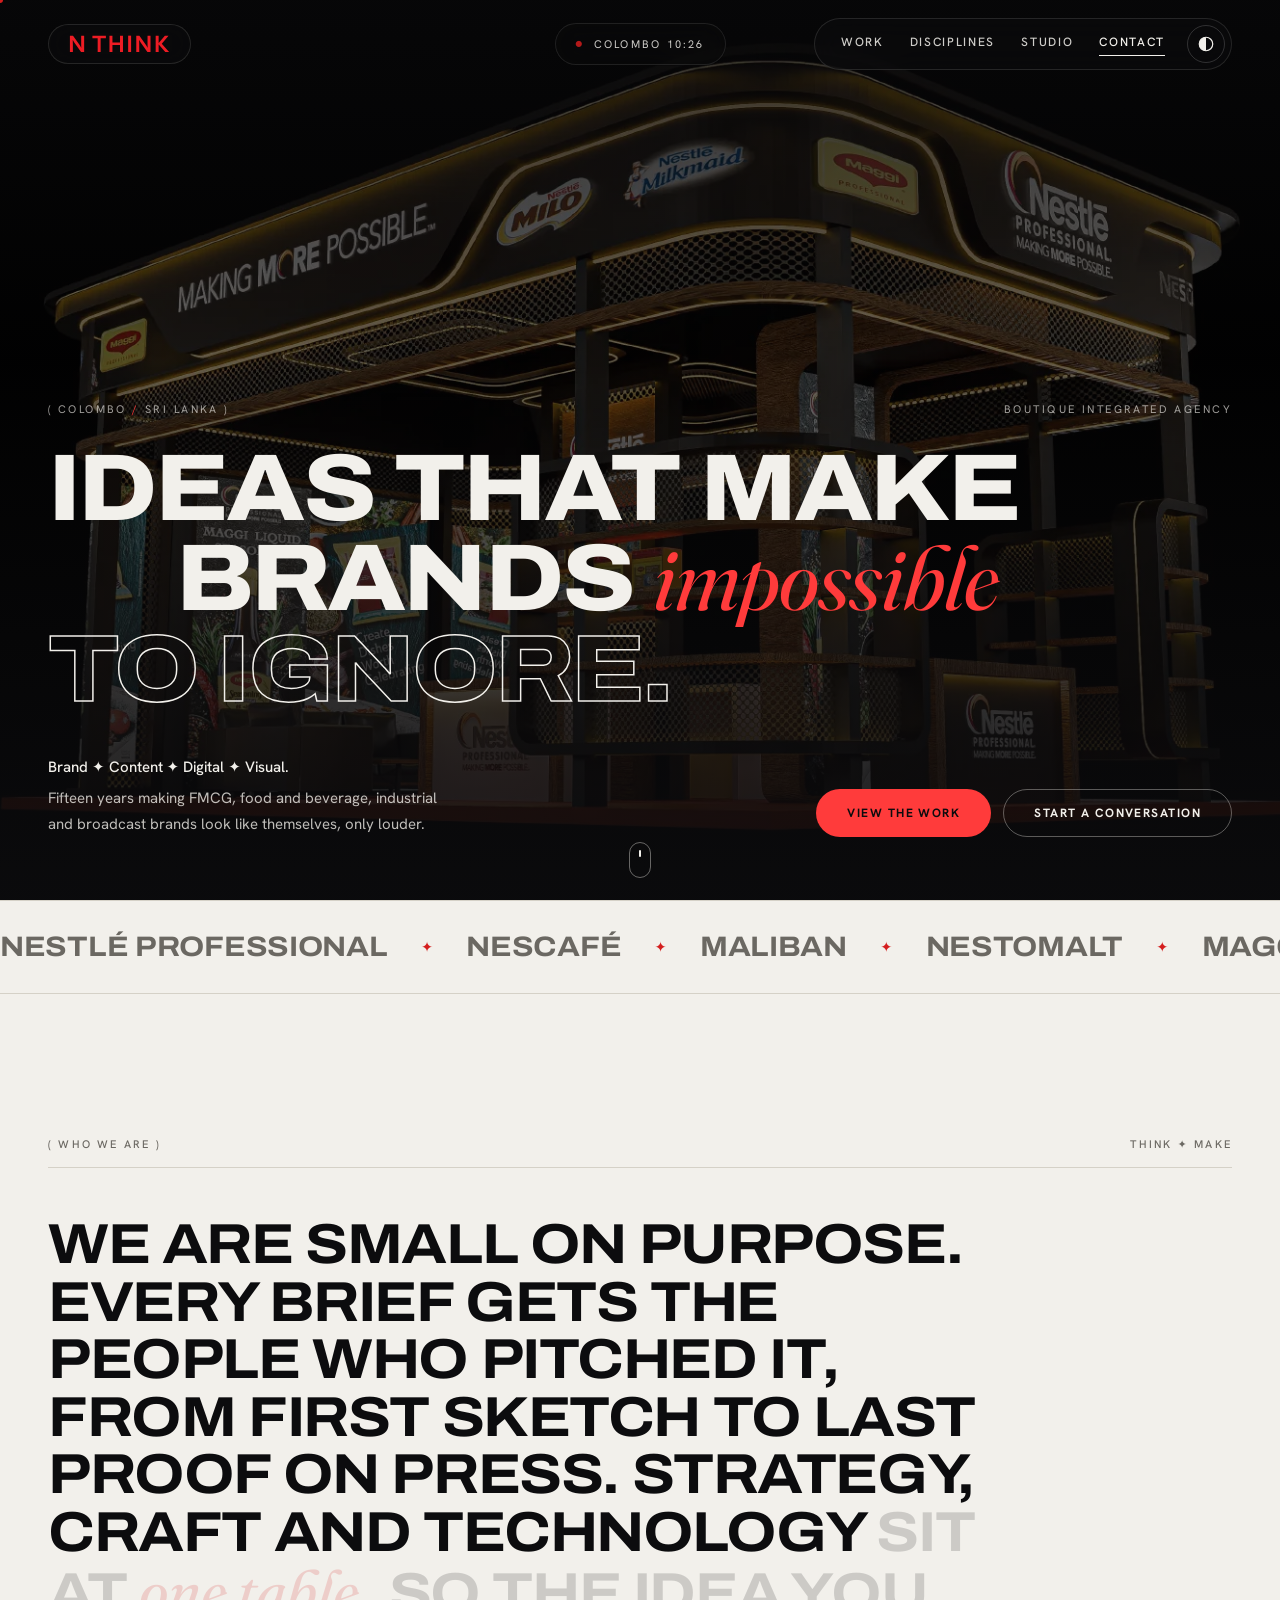
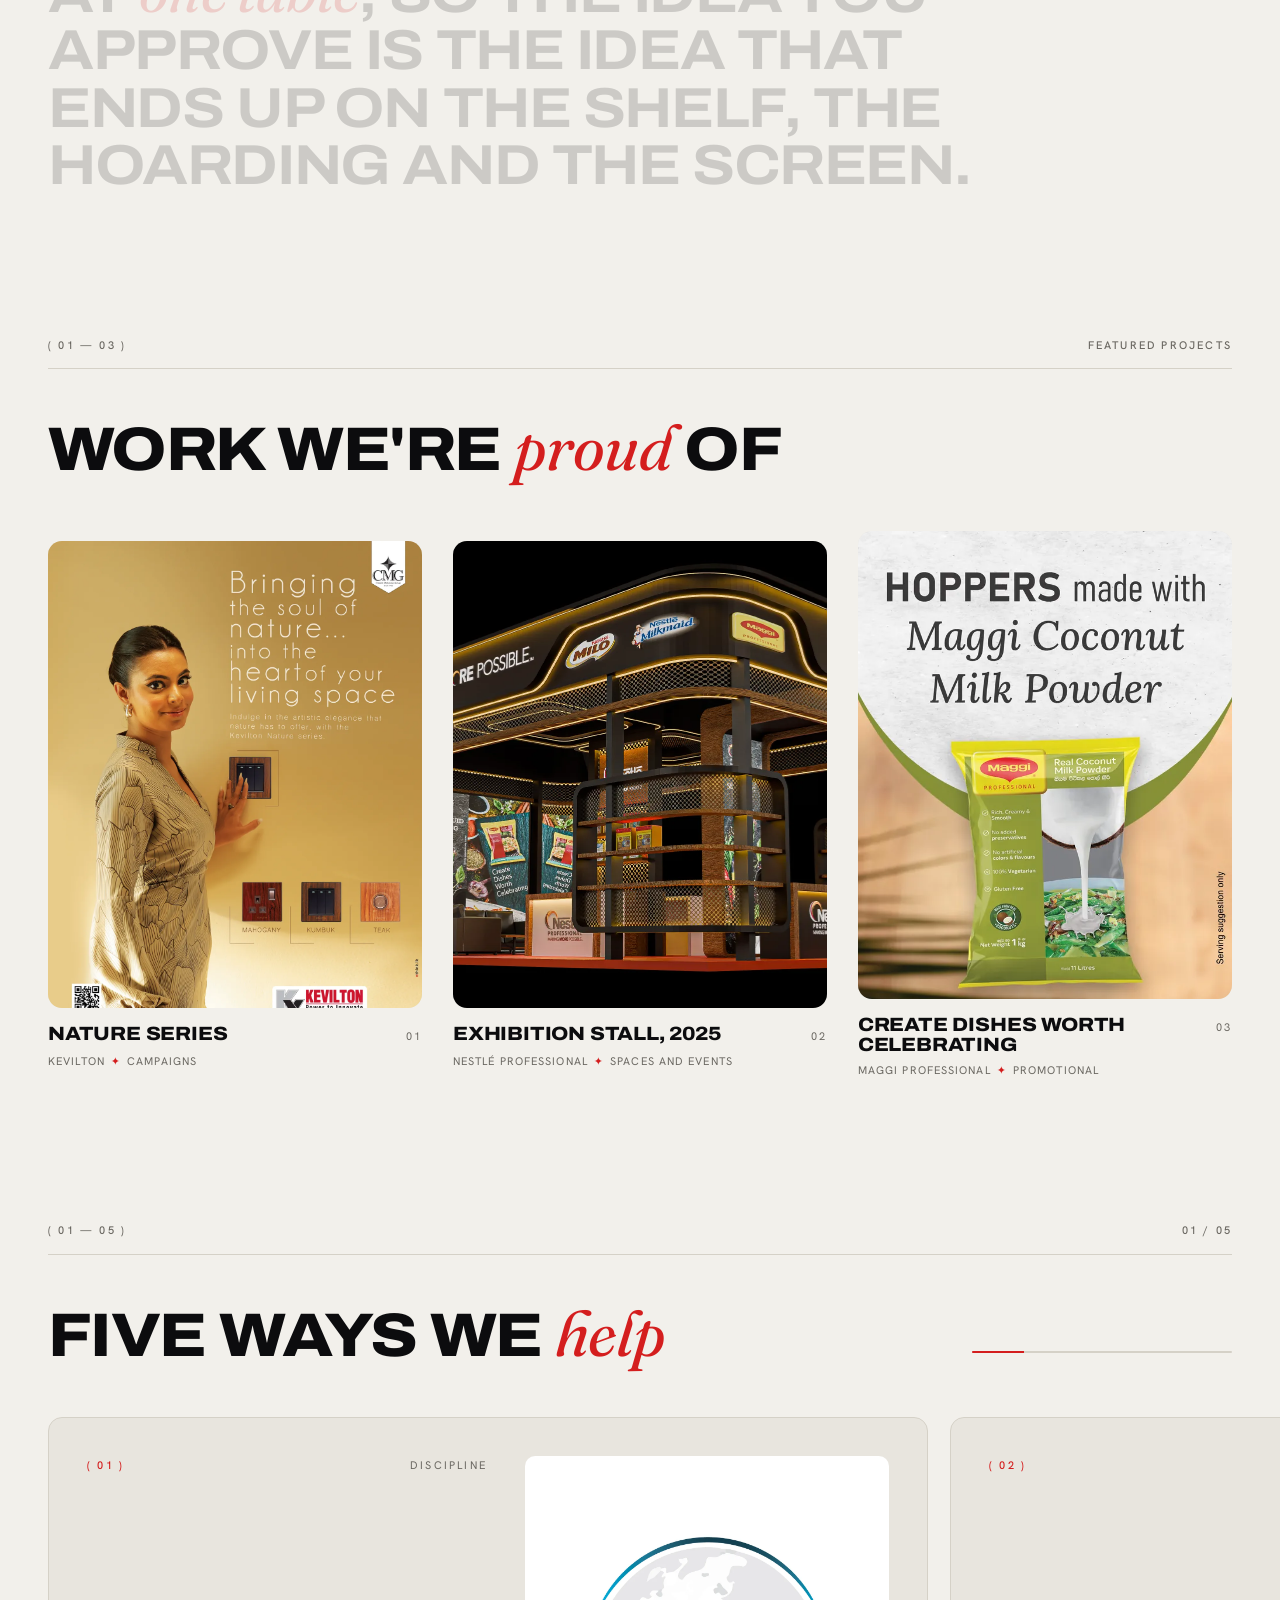
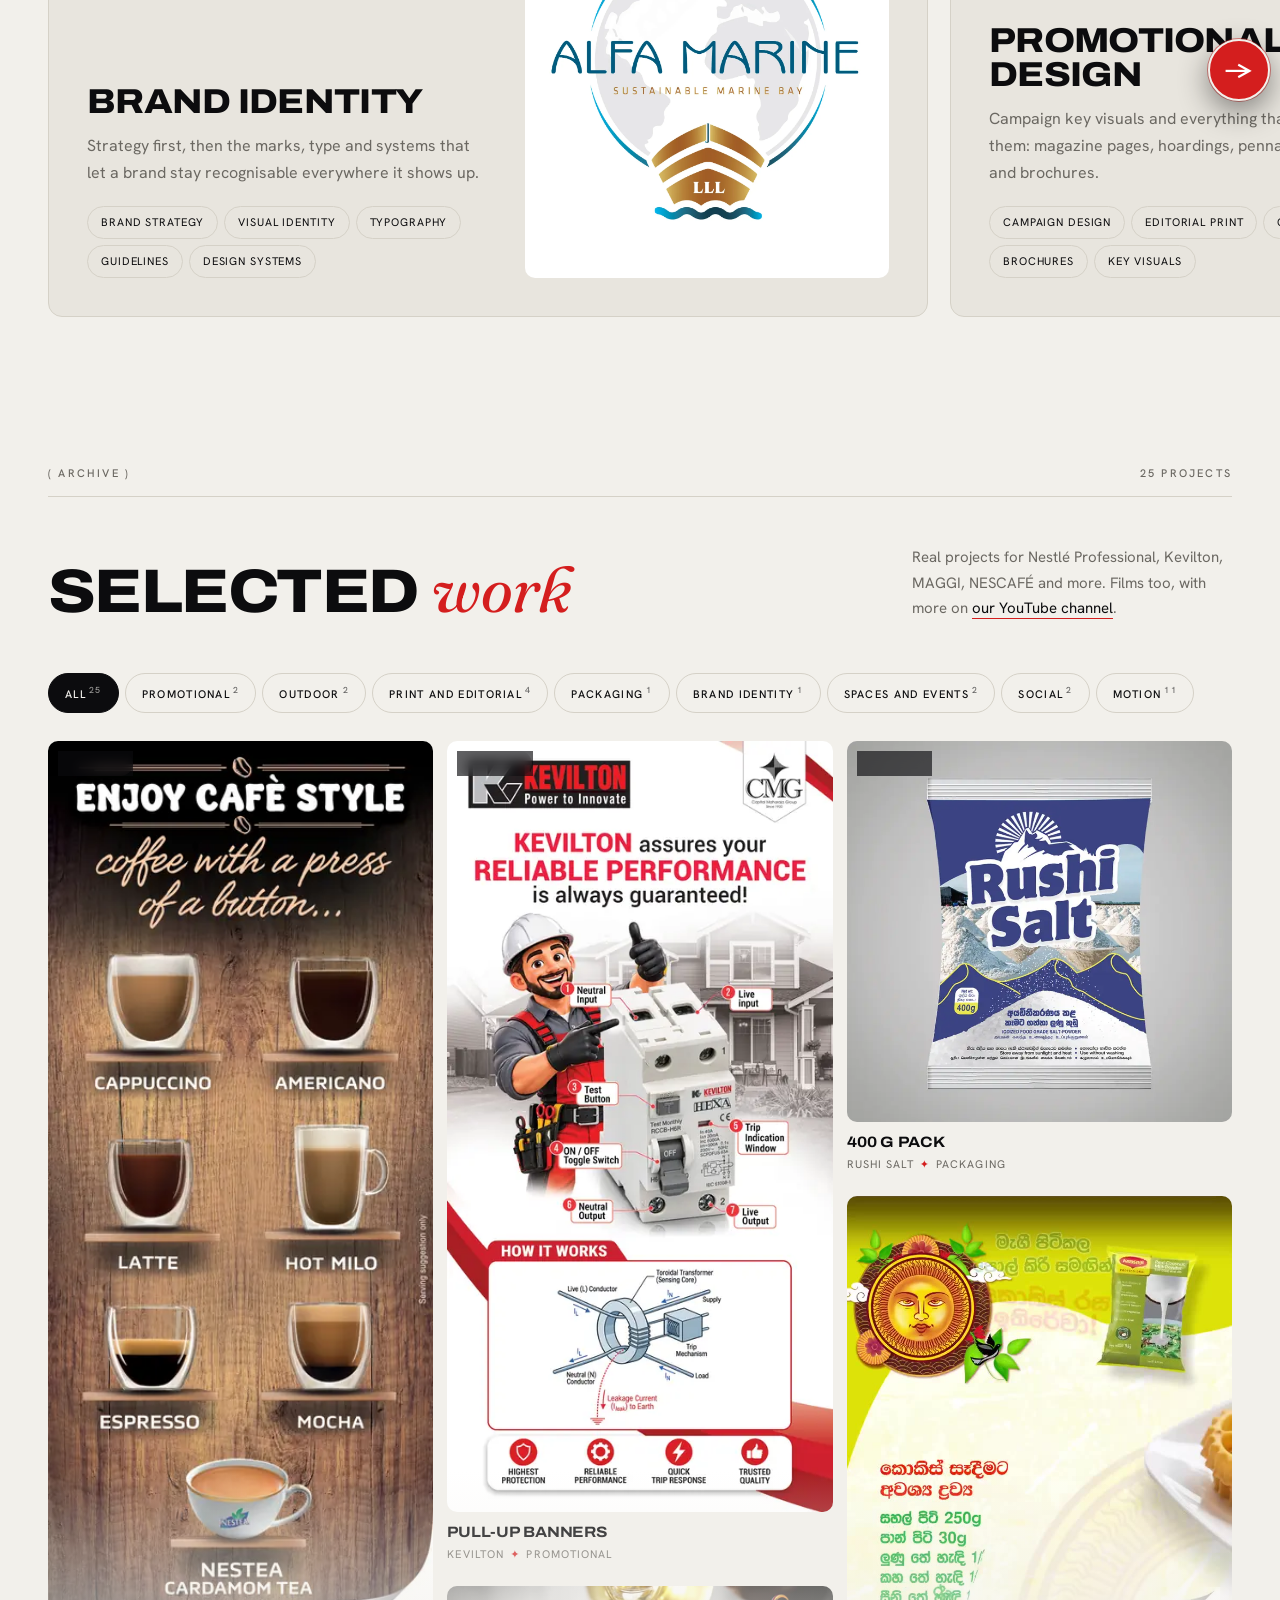
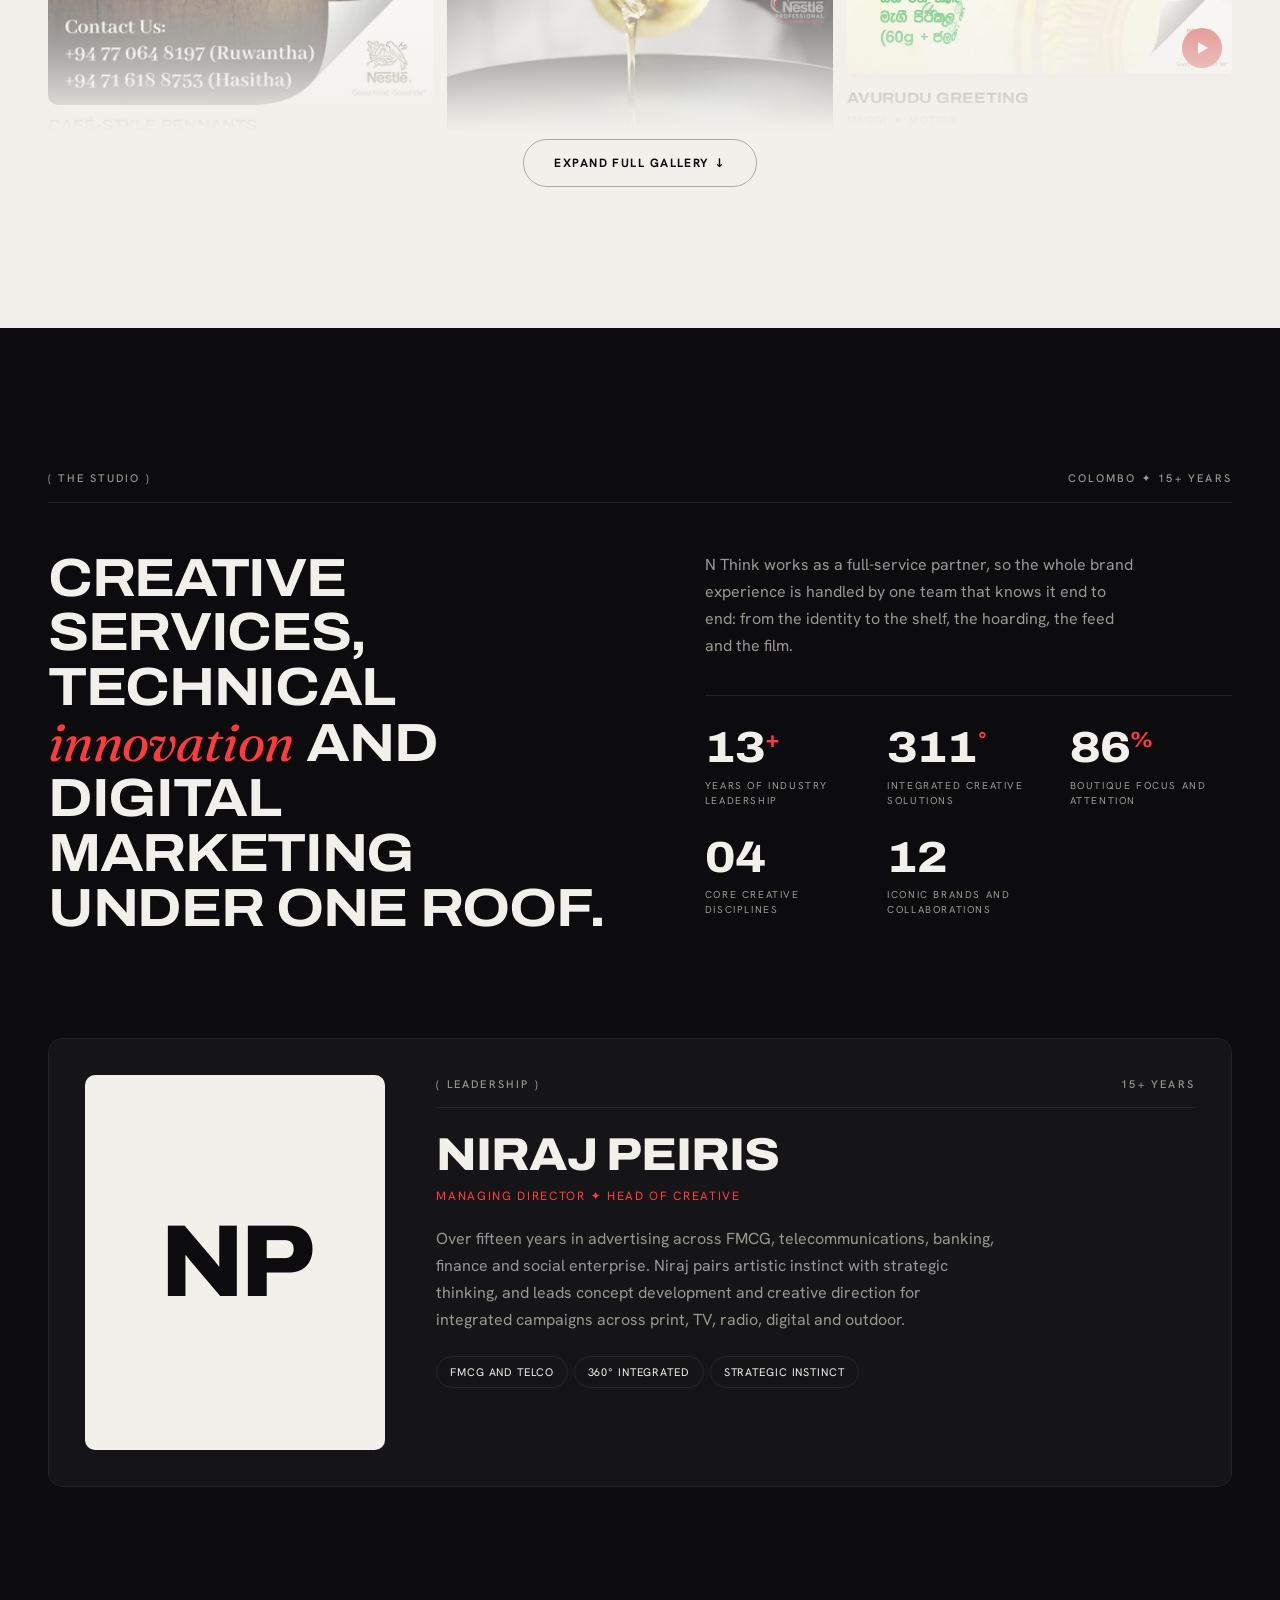
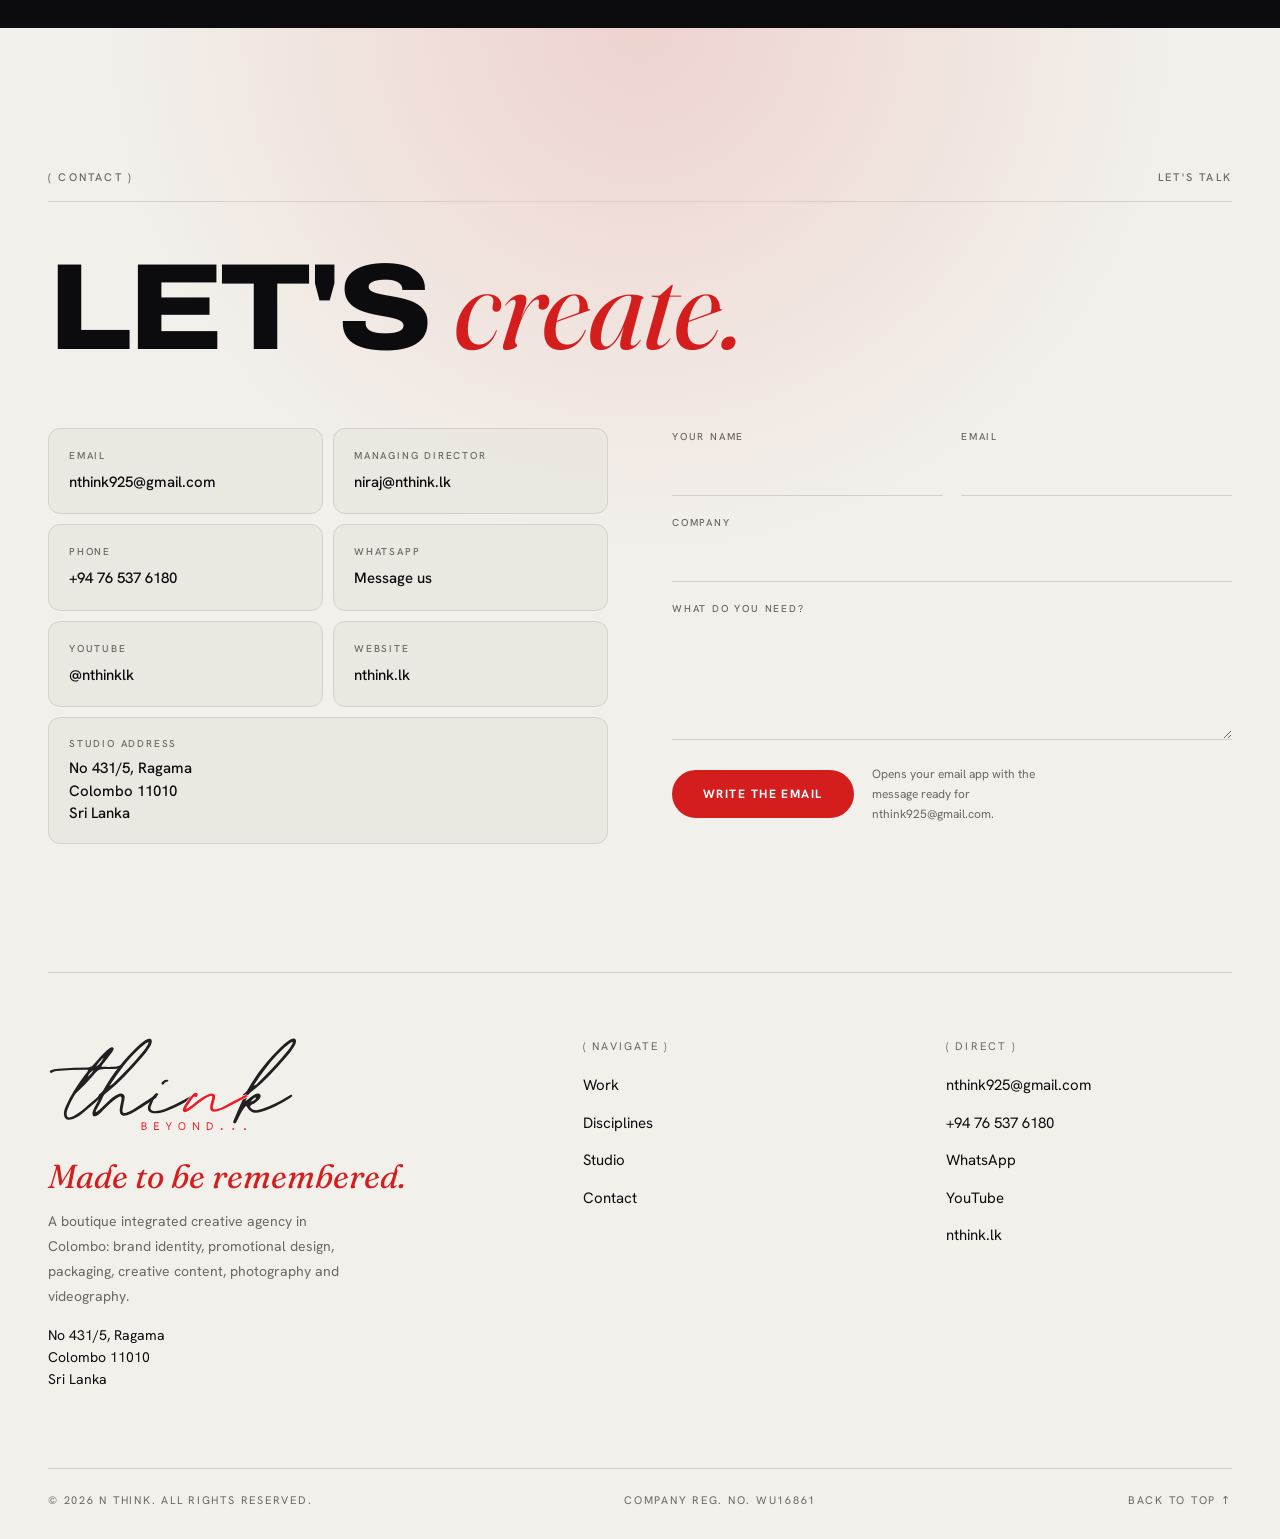
==== index.html @ 98d406e1 "Add N Think logo and icons" ====
<!DOCTYPE html>
<html lang="en">
<head>
  <meta charset="utf-8">
  <meta name="viewport" content="width=device-width, initial-scale=1">
  <title>N Think — Ideas that make brands impossible to ignore</title>
  <meta name="description" content="N Think is a boutique integrated creative agency in Colombo, Sri Lanka: brand identity, promotional design, packaging, creative content, photography and videography.">
  <meta name="theme-color" content="#0C0C0E">
  <!-- Social share preview -->
  <meta property="og:title" content="N Think — Creative agency, Colombo">
  <meta property="og:description" content="Ideas that make brands impossible to ignore.">
  <meta property="og:image" content="assets/work/np-stall/01.webp">
  <meta property="og:type" content="website">
  <link rel="icon" href="assets/favicon.png" type="image/png" sizes="64x64">
  <link rel="apple-touch-icon" href="assets/apple-touch-icon.png">

  <!-- Pick the theme before the page paints: saved choice first, otherwise follow the device -->
  <script>
    (function () {
      var saved = null;
      try { saved = localStorage.getItem('nthink-theme'); } catch (e) {}
      var dark = saved ? saved === 'dark' : window.matchMedia('(prefers-color-scheme: dark)').matches;
      document.documentElement.dataset.theme = dark ? 'dark' : 'light';
    })();
  </script>

  <link rel="preconnect" href="https://fonts.googleapis.com">
  <link rel="preconnect" href="https://fonts.gstatic.com" crossorigin>
  <!-- Archivo (wide, heavy) for headlines, Fraunces italic for accent words, Hanken Grotesk for body text -->
  <link href="https://fonts.googleapis.com/css2?family=Archivo:wdth,wght@100..125,600..900&family=Fraunces:ital,opsz,wght@1,9..144,300..500&family=Hanken+Grotesk:wght@400;500;600;700&display=swap" rel="stylesheet">
  <link rel="stylesheet" href="assets/css/style.css">
</head>
<body>
  <a class="skip" href="#work">Skip to the work</a>
  <div class="progress" aria-hidden="true"></div>

  <!-- ============ Navigation: three glass pills ============ -->
  <header class="nav">
    <a class="pill nav-logo" href="#hero" aria-label="N Think, back to top">
      <img src="assets/logo/logo-wordmark.svg" alt="N Think" width="106" height="18">
    </a>
    <div class="pill nav-clock" aria-label="Local time in Colombo"><span class="dot">●</span> Colombo <span id="clock">--:--</span></div>
    <div class="pill nav-right">
      <nav class="nav-links" aria-label="Sections">
        <a href="#featured" data-nav>Work</a>
        <a href="#disciplines" data-nav>Disciplines</a>
        <a href="#studio" data-nav>Studio</a>
        <a href="#contact" data-nav>Contact</a>
      </nav>
      <button class="theme-toggle" type="button" aria-label="Switch to light mode">
        <!-- Half-filled circle; the filled half flips with the theme -->
        <svg viewBox="0 0 24 24" width="18" height="18" aria-hidden="true"><circle cx="12" cy="12" r="9" fill="none" stroke="currentColor" stroke-width="1.6"/><path class="tt-fill" d="M12 3a9 9 0 0 1 0 18z" fill="currentColor"/></svg>
      </button>
      <button class="menu-btn" type="button" aria-expanded="false" aria-controls="mobile-menu" aria-label="Open menu"><span></span><span></span></button>
    </div>
  </header>
  <div class="mobile-menu" id="mobile-menu" hidden>
    <a href="#featured">Work</a><a href="#disciplines">Disciplines</a><a href="#studio">Studio</a><a href="#contact">Contact</a>
  </div>

  <main>
    <!-- ============ Hero: full-bleed image, content in the container ============ -->
    <section class="hero" id="hero">
      <div class="hero-media" aria-hidden="true">
        <div class="hero-drift"><img src="assets/work/np-stall/01.webp" alt=""></div>
      </div>
      <div class="wrap hero-inner">
        <div class="hero-meta"><span>( Colombo <span class="dot">/</span> Sri Lanka )</span><span>Boutique integrated agency</span></div>
        <h1 class="hero-head" aria-label="Ideas that make brands impossible to ignore.">
          <span class="line"><span>Ideas that make</span></span>
          <span class="line indent"><span>brands <em class="serif">impossible</em></span></span>
          <span class="line"><span class="outline">to ignore.</span></span>
        </h1>
        <div class="hero-foot">
          <p class="hero-desc"><strong>Brand ✦ Content ✦ Digital ✦ Visual.</strong> Fifteen years making FMCG, food and beverage, industrial and broadcast brands look like themselves, only louder.</p>
          <div class="hero-ctas">
            <a class="btn btn-accent" href="#featured"><span>View the work</span></a>
            <a class="btn btn-ghost" href="#contact"><span>Start a conversation</span></a>
          </div>
        </div>
      </div>
      <a class="scroll-cue" href="#manifesto" aria-label="Scroll to discover"><span></span></a>
    </section>

    <!-- ============ Client marquee ============ -->
    <section class="marquee" aria-label="Clients and collaborations">
      <div class="marquee-track" id="clientTrack"></div>
    </section>

    <!-- ============ Manifesto ============ -->
    <section class="section" id="manifesto">
      <div class="wrap">
        <div class="label-row"><span>( Who we are )</span><span>Think ✦ Make</span></div>
        <p class="statement" id="manifestoText">We are small on purpose. Every brief gets the people who pitched it, from first sketch to last proof on press. Strategy, craft and technology sit at <em class="serif">one table</em>, so the idea you approve is the idea that ends up on the shelf, the hoarding and the screen.</p>
      </div>
    </section>

    <!-- ============ Featured projects ============ -->
    <section class="section" id="featured">
      <div class="wrap">
        <div class="label-row"><span>( 01 — 03 )</span><span>Featured projects</span></div>
        <h2 class="sec-title">Work we're <em class="serif">proud</em> of</h2>
        <div class="featured-list" id="featuredList"></div>
      </div>
    </section>

    <!-- ============ Disciplines: cards in a row, moved with the arrow buttons ============ -->
    <section class="section" id="disciplines">
      <div class="wrap">
        <div class="label-row"><span>( 01 — 05 )</span><span id="discCount">01 / 05</span></div>
        <div class="h-head">
          <h2 class="sec-title">Five ways we <em class="serif">help</em></h2>
          <div class="h-progress" aria-hidden="true"><span id="discBar"></span></div>
        </div>
      </div>
      <div class="hviewport">
        <button class="harrow prev" type="button" aria-label="Previous discipline" aria-controls="discStack">←</button>
        <div class="htrack" id="discStack" tabindex="-1"></div>
        <button class="harrow next" type="button" aria-label="Next discipline" aria-controls="discStack">→</button>
      </div>
    </section>

    <!-- ============ Selected work: filterable masonry ============ -->
    <section class="section" id="work">
      <div class="wrap">
        <div class="label-row"><span>( Archive )</span><span id="workCount">Selected work</span></div>
        <div class="work-head">
          <h2 class="sec-title">Selected <em class="serif">work</em></h2>
          <p class="work-note">Real projects for Nestlé Professional, Kevilton, MAGGI, NESCAFÉ and more. Films too, with more on <a class="text-link" href="https://www.youtube.com/@nthinklk" target="_blank" rel="noopener">our YouTube channel</a>.</p>
        </div>
        <div class="filters" role="toolbar" aria-label="Filter work by category" id="filters"></div>
        <div class="masonry-wrap" id="masonryWrap">
          <div class="masonry" id="grid" aria-live="polite"></div>
        </div>
        <div class="expand-row"><button class="btn btn-ghost" type="button" id="expandBtn"><span>Expand full gallery ↓</span></button></div>
      </div>
    </section>

    <!-- ============ Studio: inverted colour band ============ -->
    <section class="section invert" id="studio">
      <div class="wrap">
        <div class="label-row"><span>( The studio )</span><span>Colombo ✦ 15+ years</span></div>
        <div class="about-grid">
          <p class="about-state">Creative services, technical <em class="serif">innovation</em> and digital marketing under one roof.</p>
          <div>
            <p class="about-copy">N Think works as a full-service partner, so the whole brand experience is handled by one team that knows it end to end: from the identity to the shelf, the hoarding, the feed and the film.</p>
            <dl class="stats" id="figures"></dl>
          </div>
        </div>

        <article class="leader">
          <div class="leader-mark" aria-hidden="true">NP</div>
          <div class="leader-body">
            <div class="label-row"><span>( Leadership )</span><span>15+ years</span></div>
            <h3>Niraj Peiris</h3>
            <p class="leader-role">Managing Director ✦ Head of Creative</p>
            <p>Over fifteen years in advertising across FMCG, telecommunications, banking, finance and social enterprise. Niraj pairs artistic instinct with strategic thinking, and leads concept development and creative direction for integrated campaigns across print, TV, radio, digital and outdoor.</p>
            <ul class="tags"><li>FMCG and telco</li><li>360° integrated</li><li>Strategic instinct</li></ul>
          </div>
        </article>
      </div>
    </section>

    <!-- ============ Contact + footer ============ -->
    <section class="contact" id="contact">
      <div class="contact-bg" aria-hidden="true"></div>
      <div class="wrap">
        <div class="label-row"><span>( Contact )</span><span>Let's talk</span></div>
        <h2 class="contact-head">Let's <em class="serif">create.</em></h2>

        <div class="contact-grid">
          <div class="contact-cards">
            <a class="ccard" href="mailto:nthink925@gmail.com"><span>Email</span>nthink925@gmail.com</a>
            <a class="ccard" href="mailto:niraj@nthink.lk"><span>Managing Director</span>niraj@nthink.lk</a>
            <a class="ccard" href="tel:+94765376180"><span>Phone</span>+94 76 537 6180</a>
            <a class="ccard" href="https://wa.me/94765376180" target="_blank" rel="noopener"><span>WhatsApp</span>Message us</a>
            <a class="ccard" href="https://www.youtube.com/@nthinklk" target="_blank" rel="noopener"><span>YouTube</span>@nthinklk</a>
            <a class="ccard" href="https://nthink.lk" target="_blank" rel="noopener"><span>Website</span>nthink.lk</a>
            <a class="ccard ccard-wide" href="https://maps.google.com/?q=No+431%2F5%2C+Ragama%2C+Sri+Lanka" target="_blank" rel="noopener"><span>Studio address</span>No 431/5, Ragama<br>Colombo 11010<br>Sri Lanka</a>
          </div>

          <!-- Static site: the form writes an email in the visitor's mail app -->
          <form class="form" id="contactForm" novalidate>
            <div class="form-row">
              <label>Your name<input name="name" autocomplete="name" required></label>
              <label>Email<input name="email" type="email" autocomplete="email" required></label>
            </div>
            <label>Company<input name="company" autocomplete="organization"></label>
            <label>What do you need?<textarea name="message" rows="4" required></textarea></label>
            <p class="form-error" id="formError" role="alert" hidden></p>
            <div class="form-foot">
              <button class="btn btn-accent" type="submit"><span>Write the email</span></button>
              <p class="form-note">Opens your email app with the message ready for nthink925@gmail.com.</p>
            </div>
          </form>
        </div>

        <footer class="footer">
          <div class="footer-cols">
            <div>
              <a class="logo-big" href="#hero" aria-label="N Think, back to top">
                <img class="logo-ink" src="assets/logo/logo-script.svg" alt="N Think — think beyond" width="240" height="91">
                <img class="logo-cream" src="assets/logo/logo-script-light.svg" alt="" width="240" height="91">
              </a>
              <p class="footer-tagline">Made to be remembered.</p>
              <p class="footer-blurb">A boutique integrated creative agency in Colombo: brand identity, promotional design, packaging, creative content, photography and videography.</p>
              <address class="footer-address">No 431/5, Ragama<br>Colombo 11010<br>Sri Lanka</address>
            </div>
            <div>
              <p class="foot-label">( Navigate )</p>
              <ul class="foot-list"><li><a href="#featured">Work</a></li><li><a href="#disciplines">Disciplines</a></li><li><a href="#studio">Studio</a></li><li><a href="#contact">Contact</a></li></ul>
            </div>
            <div>
              <p class="foot-label">( Direct )</p>
              <ul class="foot-list"><li><a href="mailto:nthink925@gmail.com">nthink925@gmail.com</a></li><li><a href="tel:+94765376180">+94 76 537 6180</a></li><li><a href="https://wa.me/94765376180" target="_blank" rel="noopener">WhatsApp</a></li><li><a href="https://www.youtube.com/@nthinklk" target="_blank" rel="noopener">YouTube</a></li><li><a href="https://nthink.lk" target="_blank" rel="noopener">nthink.lk</a></li></ul>
            </div>
          </div>
          <div class="footer-bottom">
            <p>© <span id="year">2026</span> N Think. All rights reserved.</p>
            <p>Company Reg. No. WU16861</p>
            <a href="#hero">Back to top ↑</a>
          </div>
        </footer>
      </div>
    </section>
  </main>

  <!-- ============ Project viewer (lightbox) ============ -->
  <div class="viewer" id="viewer" role="dialog" aria-modal="true" aria-labelledby="viewerTitle" hidden>
    <div class="viewer-bar">
      <div><p class="viewer-client" id="viewerClient"></p><h2 id="viewerTitle"></h2></div>
      <p class="viewer-count" id="viewerCount"></p>
      <button class="viewer-close" type="button" aria-label="Close viewer">✕</button>
    </div>
    <div class="viewer-stage" id="viewerStage"></div>
    <button class="viewer-nav prev" type="button" aria-label="Previous image">←</button>
    <button class="viewer-nav next" type="button" aria-label="Next image">→</button>
    <div class="viewer-thumbs" id="viewerThumbs"></div>
  </div>

  <!-- Custom cursor (mouse users only; switched on by main.js) -->
  <div class="cursor" aria-hidden="true">
    <div class="cursor-ring"><span class="cursor-label"></span></div>
    <div class="cursor-dot"></div>
  </div>

  <script src="assets/js/content.js"></script>
  <script src="assets/js/main.js"></script>
</body>
</html>
---- assets/css/style.css ----
/* =====================================================================
   N Think — styles (Bayroo-inspired: ink + cream, Syne headlines,
   italic serif accents, glass pill nav, containerised layout)
   Colours live in the theme blocks; everything else reads them.
   ===================================================================== */

/* ---------- Theme tokens ---------- */
:root,
[data-theme="dark"] {
  --bg: #0C0C0E;         /* N Think's own near-black */
  --bg-2: #151517;       /* raised panels and cards */
  --fg: #F2F0EB;         /* cream text */
  --muted: #9A978F;      /* secondary text */
  --line: #232326;       /* thin rules */
  --accent: #FF3B3B;     /* N Think red */
  --on-accent: #0C0C0E;
  color-scheme: dark;
}
[data-theme="light"] {
  --bg: #F2F0EB;
  --bg-2: #E8E5DE;
  --fg: #0C0C0E;
  --muted: #6B6862;
  --line: #D5D1C7;
  --accent: #D41E1E;
  --on-accent: #FFFFFF;
  color-scheme: light;
}
/* The studio band uses the opposite palette of the current theme */
[data-theme="dark"] .invert { --bg: #F2F0EB; --bg-2: #E8E5DE; --fg: #0C0C0E; --muted: #6B6862; --line: #D5D1C7; --accent: #D41E1E; --on-accent: #fff; }
[data-theme="light"] .invert { --bg: #0C0C0E; --bg-2: #151517; --fg: #F2F0EB; --muted: #9A978F; --line: #232326; --accent: #FF3B3B; --on-accent: #0C0C0E; }

/* ---------- Type, spacing, container ---------- */
:root {
  --display: 'Archivo', 'Arial Black', sans-serif;      /* wide, heavy headlines */
  --serif: 'Fraunces', Georgia, serif;                   /* soft italic accent words */
  --body: 'Hanken Grotesk', system-ui, sans-serif;       /* body text */
  --pad: clamp(20px, 4vw, 48px);          /* side padding inside the container */
  --max: 1320px;                          /* container width */
  --ease: cubic-bezier(.16, 1, .3, 1);
  --radius: 14px;
}

*, *::before, *::after { box-sizing: border-box; }
html { scroll-behavior: smooth; scroll-padding-top: 90px; }
body {
  margin: 0; background: var(--bg); color: var(--fg);
  font: 400 16px/1.7 var(--body); -webkit-font-smoothing: antialiased;
  transition: background-color .4s, color .4s;
}
img, video { display: block; max-width: 100%; }
a { color: inherit; }
button { font: inherit; color: inherit; }
:focus-visible { outline: 2px solid var(--accent); outline-offset: 3px; }
::selection { background: var(--accent); color: var(--on-accent); }

/* Container: every section's content sits in this centred column */
.wrap { width: 100%; max-width: var(--max); margin: 0 auto; padding: 0 var(--pad); }

.skip { position: absolute; left: -999px; top: .5rem; z-index: 999; background: var(--fg); color: var(--bg); padding: .6rem 1rem; }
.skip:focus { left: .5rem; }
.progress { position: fixed; inset: 0 0 auto 0; height: 2px; background: var(--accent); transform-origin: 0 50%; transform: scaleX(0); z-index: 600; }

/* Every headline uses Archivo slightly widened, which gives N Think its own look */
.hero-head, .sec-title, .statement, .fcard-title, .scard h3, .tile-title, .about-state, .stats dt,
.leader h3, .contact-head, .mobile-menu a, .marquee-track span, .viewer-bar h2 { font-stretch: 112%; }
.nav-logo, .logo-big, .leader-mark { font-stretch: 105%; }

/* Italic serif accent word inside headlines */
em.serif { font-family: var(--serif); font-style: italic; font-weight: 400; font-stretch: 100%; text-transform: none; color: var(--accent); letter-spacing: -.01em; }

/* Small spaced-out labels: "( 01 — 03 )   Featured projects" */
.label-row { display: flex; justify-content: space-between; align-items: center; gap: 1rem; padding-bottom: 14px; margin-bottom: clamp(28px, 4vw, 48px); border-bottom: 1px solid var(--line); font-size: 11px; font-weight: 500; letter-spacing: .2em; text-transform: uppercase; color: var(--muted); }

.sec-title { margin: 0 0 clamp(32px, 4vw, 56px); font-family: var(--display); font-weight: 800; text-transform: uppercase; font-size: clamp(30px, 4.8vw, 68px); line-height: .96; letter-spacing: -.025em; }
.sec-title em.serif { font-size: 1.04em; }
.section { padding: clamp(80px, 11vw, 150px) 0 0; }

/* ---------- Buttons: pill with a colour that slides up on hover ---------- */
.btn { position: relative; overflow: hidden; display: inline-flex; align-items: center; gap: 10px; padding: 17px 30px; border-radius: 100px; border: 1px solid transparent; font: 700 12px/1 var(--body); letter-spacing: .12em; text-transform: uppercase; text-decoration: none; cursor: pointer; transition: color .45s var(--ease), border-color .3s; }
.btn span { position: relative; z-index: 1; }
.btn::before { content: ''; position: absolute; inset: 0; border-radius: inherit; transform: translateY(101%); transition: transform .45s var(--ease); }
.btn:hover::before { transform: none; }
.btn-accent { background: var(--accent); color: var(--on-accent); }
.btn-accent::before { background: var(--fg); }
.btn-accent:hover { color: var(--bg); }
.btn-ghost { border-color: color-mix(in srgb, var(--fg) 30%, transparent); color: var(--fg); background: transparent; }
.btn-ghost::before { background: var(--fg); }
.btn-ghost:hover { color: var(--bg); border-color: var(--fg); }

/* ---------- Navigation pills ---------- */
.nav { position: fixed; inset: 0 0 auto 0; z-index: 500; display: grid; grid-template-columns: 1fr auto 1fr; align-items: center; gap: 12px; padding: 18px var(--pad); transition: transform .5s var(--ease); }
.nav.hide { transform: translateY(-120%); }
.pill { background: rgba(12, 12, 14, .5); backdrop-filter: blur(14px); -webkit-backdrop-filter: blur(14px); border: 1px solid rgba(242, 240, 235, .12); border-radius: 999px; color: #F2F0EB; }
/* After the hero, pills match the page theme */
.nav.past .pill { background: color-mix(in srgb, var(--bg) 70%, transparent); border-color: var(--line); color: var(--fg); }
.nav-logo { justify-self: start; display: inline-flex; align-items: baseline; gap: .12em; padding: 10px 20px; text-decoration: none; font-family: var(--display); font-size: 20px; letter-spacing: -.02em; line-height: 1; }
.nav-logo img { display: block; height: 18px; width: auto; }   /* red N THINK wordmark */
.logo-n { font-weight: 800; color: var(--accent); }
.logo-think { font-weight: 600; }
.nav-clock { justify-self: center; padding: 11px 20px; font-size: 11px; letter-spacing: .2em; text-transform: uppercase; opacity: .85; white-space: nowrap; font-variant-numeric: tabular-nums; }
.nav-clock .dot { color: var(--accent); font-size: 8px; vertical-align: 2px; margin-right: 4px; animation: blink 2s infinite; }
@keyframes blink { 50% { opacity: .25; } }
.nav-right { justify-self: end; display: flex; align-items: center; gap: 22px; padding: 6px 6px 6px 26px; }
.nav-links { display: flex; gap: 26px; }
.nav-links a { position: relative; padding-bottom: 3px; text-decoration: none; font-size: 12px; font-weight: 500; letter-spacing: .14em; text-transform: uppercase; opacity: .85; }
.nav-links a::after { content: ''; position: absolute; left: 0; bottom: 0; width: 100%; height: 1px; background: currentColor; transform: scaleX(0); transform-origin: right; transition: transform .35s var(--ease); }
.nav-links a:hover, .nav-links a.active { opacity: 1; }
.nav-links a:hover::after, .nav-links a.active::after { transform: scaleX(1); transform-origin: left; }
.theme-toggle, .menu-btn { display: grid; place-items: center; width: 38px; height: 38px; border-radius: 50%; border: 1px solid rgba(127, 127, 127, .35); background: transparent; cursor: pointer; }
.tt-fill { transform-origin: 12px 12px; transition: transform .6s var(--ease); }
[data-theme="light"] .tt-fill { transform: rotate(180deg); }
.menu-btn { display: none; position: relative; }
.menu-btn span { position: absolute; left: 11px; right: 11px; height: 1.5px; background: currentColor; transition: transform .3s var(--ease); }
.menu-btn span:first-child { top: 15px; } .menu-btn span:last-child { top: 22px; }
.menu-btn[aria-expanded="true"] span:first-child { transform: translateY(3.5px) rotate(45deg); }
.menu-btn[aria-expanded="true"] span:last-child { transform: translateY(-3.5px) rotate(-45deg); }
.mobile-menu { position: fixed; inset: 0; z-index: 450; background: var(--bg); display: flex; flex-direction: column; justify-content: center; gap: 6px; padding: var(--pad); }
.mobile-menu[hidden] { display: none; }
.mobile-menu a { font-family: var(--display); font-weight: 800; text-transform: uppercase; font-size: clamp(40px, 12vw, 64px); letter-spacing: -.03em; line-height: 1.05; text-decoration: none; }

/* ---------- Hero ---------- */
.hero { position: relative; min-height: 100svh; display: flex; align-items: flex-end; padding: 130px 0 clamp(48px, 7vh, 90px); overflow: hidden; color: #F2F0EB; background: #0C0C0E; }
.hero-media { position: absolute; inset: 0; overflow: hidden; }
.hero-drift { position: absolute; inset: 0; animation: drift 26s ease-in-out infinite alternate; }
@keyframes drift { from { transform: scale(1.08) translate(0, 0); } to { transform: scale(1.16) translate(-2%, -1.5%); } }
.hero-media img { width: 100%; height: 100%; object-fit: cover; object-position: center 40%; filter: brightness(.45) saturate(.9); }
.hero-media::after { content: ''; position: absolute; inset: 0; background: linear-gradient(to bottom, rgba(12,12,14,.55) 0%, rgba(12,12,14,.1) 40%, rgba(12,12,14,.88) 100%); }
.hero-inner { position: relative; z-index: 1; }
.hero-meta { display: flex; justify-content: space-between; margin-bottom: clamp(18px, 3vh, 36px); font-size: 11px; letter-spacing: .22em; text-transform: uppercase; color: rgba(242, 240, 235, .65); }
.hero-meta .dot { color: #FF3B3B; }
.hero-head { margin: 0; font-family: var(--display); font-weight: 800; text-transform: uppercase; font-size: clamp(38px, 7.4vw, 116px); line-height: .9; letter-spacing: -.03em; }
.hero-head em.serif { color: #FF3B3B; font-size: .95em; }
.hero-head .line { display: block; overflow: hidden; padding-bottom: .06em; }
.hero-head .line > span { display: inline-block; }
.hero-head .indent { padding-left: clamp(36px, 10vw, 180px); }
.hero-head .outline { color: transparent; -webkit-text-stroke: 1.5px #F2F0EB; }
.hero-foot { display: flex; align-items: flex-end; justify-content: space-between; gap: 32px; flex-wrap: wrap; margin-top: clamp(28px, 4vh, 52px); }
.hero-desc { max-width: 400px; margin: 0; font-size: 15px; line-height: 1.75; color: rgba(242, 240, 235, .78); }
.hero-desc strong { display: block; margin-bottom: 4px; color: #F2F0EB; font-weight: 500; }
.hero-ctas { display: flex; gap: 12px; flex-wrap: wrap; }
.hero .btn-accent { background: #FF3B3B; color: #0C0C0E; }
.hero .btn-accent::before, .hero .btn-ghost::before { background: #F2F0EB; }
.hero .btn-accent:hover, .hero .btn-ghost:hover { color: #0C0C0E; }
.hero .btn-ghost { color: #F2F0EB; border-color: rgba(242, 240, 235, .35); }
.scroll-cue { position: absolute; left: 50%; bottom: 22px; z-index: 1; width: 22px; height: 36px; margin-left: -11px; border: 1px solid rgba(242, 240, 235, .4); border-radius: 12px; }
.scroll-cue span { position: absolute; left: 50%; top: 7px; width: 2px; height: 7px; margin-left: -1px; border-radius: 2px; background: #F2F0EB; animation: cue 1.8s var(--ease) infinite; }
@keyframes cue { 0% { opacity: 0; transform: translateY(0); } 40% { opacity: 1; } 100% { opacity: 0; transform: translateY(12px); } }

/* Page-load sequence: meta fades, headline lines rise, then the foot fades in */
.js .hero-head .line > span { transform: translateY(115%); }
.js .hero-meta, .js .hero-foot { opacity: 0; transform: translateY(16px); }
.loaded .hero-head .line > span { transform: none; transition: transform 1.1s var(--ease); }
.loaded .hero-head .line:nth-child(2) > span { transition-delay: .12s; }
.loaded .hero-head .line:nth-child(3) > span { transition-delay: .24s; }
.loaded .hero-meta { opacity: 1; transform: none; transition: opacity .9s, transform .9s var(--ease); }
.loaded .hero-foot { opacity: 1; transform: none; transition: opacity .9s .6s, transform .9s var(--ease) .6s; }

/* ---------- Client marquee ---------- */
.marquee { overflow: hidden; white-space: nowrap; padding: 22px 0; border-block: 1px solid var(--line); background: var(--bg); }
.marquee-track { display: inline-flex; align-items: center; animation: marquee 44s linear infinite; }
.marquee:hover .marquee-track { animation-play-state: paused; }
.marquee-track span { font-family: var(--display); font-weight: 700; text-transform: uppercase; font-size: clamp(18px, 2.2vw, 30px); letter-spacing: -.01em; color: var(--muted); transition: color .3s; }
.marquee-track span:hover { color: var(--fg); }
.marquee-track i { font-style: normal; color: var(--accent); padding: 0 clamp(18px, 2.6vw, 38px); font-size: .9em; }
@keyframes marquee { to { transform: translateX(-50%); } }

/* ---------- Manifesto ---------- */
.statement { margin: 0; max-width: 26ch; font-family: var(--display); font-weight: 700; text-transform: uppercase; font-size: clamp(30px, 4.4vw, 62px); line-height: 1.02; letter-spacing: -.025em; }
.statement em.serif { font-size: 1.05em; }
.statement .w { opacity: .16; transition: opacity .4s; }   /* words light up as you scroll */
.statement .w.on { opacity: 1; }

/* ---------- Featured projects: three cards ---------- */
.featured-list { display: grid; grid-template-columns: repeat(3, 1fr); gap: clamp(18px, 2.4vw, 32px); }
.fcard { display: block; width: 100%; padding: 0; border: 0; background: none; text-align: left; cursor: pointer; color: inherit; }
.fcard-media { aspect-ratio: 4 / 5; overflow: hidden; border-radius: var(--radius); background: var(--bg-2); }
.fcard-media img { width: 100%; height: 100%; object-fit: cover; object-position: center top; transition: transform 1s var(--ease), filter .5s; }
.fcard:hover .fcard-media img, .fcard:focus-visible .fcard-media img { transform: scale(1.05); filter: brightness(.7); }
.fcard-row { display: flex; justify-content: space-between; align-items: baseline; gap: 12px; margin-top: 16px; }
.fcard-title { margin: 0; font-family: var(--display); font-weight: 800; text-transform: uppercase; font-size: clamp(16px, 1.5vw, 22px); line-height: 1.05; letter-spacing: -.01em; transition: color .35s; }
.fcard:hover .fcard-title { color: var(--accent); }
.fcard-idx { font-size: 11px; letter-spacing: .2em; color: var(--muted); }
.fcard-meta { margin-top: 6px; font-size: 11px; letter-spacing: .1em; text-transform: uppercase; color: var(--muted); }
.fcard-meta .dot, .tile-meta .dot { color: var(--accent); padding: 0 6px; }

/* ---------- Disciplines: a row of cards moved with the arrow buttons ---------- */
.h-head { display: flex; justify-content: space-between; align-items: flex-end; gap: 24px; }
.h-progress { flex: 0 0 min(260px, 30%); height: 2px; margin-bottom: clamp(40px, 5vw, 64px); background: var(--line); border-radius: 2px; overflow: hidden; }
.h-progress span { display: block; height: 100%; width: 20%; background: var(--accent); transition: width .5s var(--ease); }
.hviewport { position: relative; }
/* The track: scrolls sideways only when the arrows (or a finger on phones) move it */
.htrack { --edge: max(var(--pad), calc((100vw - var(--max)) / 2 + var(--pad)));   /* lines up with the container */
  display: flex; gap: 22px; overflow-x: auto; overscroll-behavior-x: contain; scroll-snap-type: x mandatory;
  scroll-padding-inline: var(--edge); padding: 0 var(--edge) 6px; scrollbar-width: none; }
.htrack::-webkit-scrollbar { display: none; }
.htrack::after { content: ''; flex: 0 0 1px; }   /* keeps the right-hand gap after the last card */
/* Arrows: solid pink circles with a shadow so they stand out on light and dark cards */
.harrow { position: absolute; top: 50%; z-index: 2; translate: 0 -50%; width: 62px; height: 62px; border-radius: 50%;
  border: 2px solid var(--bg); background: var(--accent); color: var(--on-accent); font-size: 24px; font-weight: 700; line-height: 1; cursor: pointer;
  box-shadow: 0 10px 30px rgba(0, 0, 0, .45), 0 0 0 1px color-mix(in srgb, var(--accent) 50%, transparent);
  transition: background-color .3s, color .3s, opacity .3s, transform .3s var(--ease); }
.harrow:hover:not(:disabled) { background: var(--fg); color: var(--bg); transform: scale(1.08); }
.harrow:active:not(:disabled) { transform: scale(.94); }
.harrow:disabled { opacity: 0; pointer-events: none; }   /* hide the arrow that can't go further */
.harrow.prev { left: max(10px, calc((100vw - var(--max)) / 2 + var(--pad) - 28px)); }
.harrow.next { right: max(10px, calc((100vw - var(--max)) / 2 + var(--pad) - 28px)); }
.scard { flex: 0 0 min(80vw, 880px); height: min(62vh, 500px); scroll-snap-align: start; display: grid; grid-template-columns: 1.1fr 1fr; gap: clamp(20px, 3vw, 44px); padding: clamp(22px, 3vw, 38px); border-radius: var(--radius); border: 1px solid var(--line); background: var(--bg-2); }
.scard-top { display: flex; justify-content: space-between; font-size: 11px; letter-spacing: .2em; text-transform: uppercase; color: var(--muted); margin-bottom: auto; }
.scard-top b { color: var(--accent); font-weight: 500; }
.scard-body { display: flex; flex-direction: column; min-height: 0; }
.scard h3 { margin: 24px 0 12px; font-family: var(--display); font-weight: 800; text-transform: uppercase; font-size: clamp(24px, 2.7vw, 38px); line-height: 1; letter-spacing: -.02em; }
.scard p { margin: 0 0 20px; max-width: 44ch; color: var(--muted); }
.scard-img { border-radius: 10px; overflow: hidden; background: var(--bg); min-height: 0; }
.scard-img img { width: 100%; height: 100%; object-fit: cover; }
.tags { list-style: none; display: flex; flex-wrap: wrap; gap: 6px; padding: 0; margin: 0; }
.tags li { padding: 6px 13px; border: 1px solid var(--line); border-radius: 999px; font-size: 11px; letter-spacing: .08em; text-transform: uppercase; }

/* ---------- Selected work: masonry with fade and expand ---------- */
.work-head { display: flex; justify-content: space-between; align-items: flex-end; gap: 24px; flex-wrap: wrap; }
.work-note { max-width: 40ch; margin: 0 0 clamp(32px, 4vw, 56px); color: var(--muted); font-size: 15px; }
.text-link { color: var(--fg); text-decoration: none; border-bottom: 1px solid var(--accent); }
.text-link:hover { color: var(--accent); }
.filters { display: flex; flex-wrap: wrap; gap: 6px; margin-bottom: 28px; }
.chip { padding: 9px 16px; border-radius: 999px; border: 1px solid var(--line); background: transparent; cursor: pointer; font-size: 11px; font-weight: 500; letter-spacing: .12em; text-transform: uppercase; transition: background-color .25s, color .25s, border-color .25s; }
.chip:hover { border-color: var(--fg); }
.chip[aria-pressed="true"] { background: var(--fg); color: var(--bg); border-color: var(--fg); }
.chip sup { margin-left: 3px; font-size: .8em; opacity: .6; }
.masonry-wrap { position: relative; max-height: clamp(620px, 110vh, 1100px); overflow: hidden; transition: max-height .9s var(--ease); }
.masonry-wrap::after { content: ''; position: absolute; left: 0; right: 0; bottom: 0; height: 260px; background: linear-gradient(transparent, var(--bg)); pointer-events: none; transition: opacity .5s; }
.masonry-wrap.expanded { max-height: none; }
.masonry-wrap.expanded::after { opacity: 0; }
.expand-row { display: flex; justify-content: center; margin-top: 8px; }
.masonry { columns: 3; column-gap: 14px; }
.tile { display: block; width: 100%; margin: 0 0 22px; padding: 0; border: 0; background: none; text-align: left; break-inside: avoid; cursor: pointer; color: inherit; }
.tile-media { position: relative; overflow: hidden; border-radius: 10px; background: var(--bg-2); }
.tile-media img { width: 100%; height: auto; transition: transform .9s var(--ease), filter .5s; }
.tile:hover .tile-media img { transform: scale(1.04); filter: brightness(.75); }
.tile-media video { position: absolute; inset: 0; width: 100%; height: 100%; object-fit: cover; opacity: 0; transition: opacity .3s; }
.tile.playing .tile-media video { opacity: 1; }
.tile-badge { position: absolute; left: 10px; top: 10px; padding: 4px 10px; border-radius: 999px; background: rgba(12, 12, 14, .65); color: #F2F0EB; font-size: 10px; letter-spacing: .14em; text-transform: uppercase; backdrop-filter: blur(6px); }
.tile-play { position: absolute; right: 10px; bottom: 10px; width: 40px; height: 40px; border-radius: 50%; background: var(--accent); display: grid; place-items: center; }
.tile-play::before { content: ''; margin-left: 3px; border-left: 10px solid var(--on-accent); border-block: 6px solid transparent; }
.tile-title { display: block; margin-top: 12px; font-family: var(--display); font-weight: 700; text-transform: uppercase; font-size: 15px; line-height: 1.15; letter-spacing: -.005em; transition: color .3s; }
.tile:hover .tile-title { color: var(--accent); }
.tile-meta { display: block; margin-top: 4px; font-size: 11px; letter-spacing: .1em; text-transform: uppercase; color: var(--muted); }
.tile.hidden { display: none; }
.tile.enter { animation: tileIn .5s var(--ease) both; }
@keyframes tileIn { from { opacity: 0; transform: translateY(14px); } }

/* ---------- Studio band (inverted colours) ---------- */
.invert { background: var(--bg); color: var(--fg); margin-top: clamp(80px, 11vw, 150px); padding-bottom: clamp(80px, 11vw, 150px); }
.about-grid { display: grid; grid-template-columns: 1.1fr 1fr; gap: clamp(36px, 6vw, 90px); align-items: start; }
.about-state { margin: 0; font-family: var(--display); font-weight: 700; text-transform: uppercase; font-size: clamp(30px, 4.2vw, 58px); line-height: 1.02; letter-spacing: -.025em; }
.about-copy { margin: 0 0 36px; color: var(--muted); font-size: 16px; max-width: 48ch; }
.stats { display: grid; grid-template-columns: repeat(3, 1fr); gap: 28px 20px; margin: 0; padding-top: 30px; border-top: 1px solid var(--line); }
.stats dt { font-family: var(--display); font-weight: 800; font-size: clamp(32px, 3.4vw, 48px); line-height: 1; letter-spacing: -.02em; font-variant-numeric: tabular-nums; }
.stats dt sup { font-size: .5em; color: var(--accent); }
.stats dd { margin: 8px 0 0; font-size: 10px; letter-spacing: .16em; text-transform: uppercase; color: var(--muted); line-height: 1.5; }
.leader { display: grid; grid-template-columns: minmax(200px, 300px) 1fr; gap: clamp(24px, 4vw, 60px); margin-top: clamp(60px, 8vw, 110px); padding: clamp(22px, 3vw, 36px); border-radius: var(--radius); background: var(--bg-2); border: 1px solid var(--line); }
.leader-mark { aspect-ratio: 4 / 5; display: grid; place-items: center; border-radius: 10px; background: var(--fg); color: var(--bg); font-family: var(--display); font-weight: 800; font-size: clamp(64px, 8vw, 110px); letter-spacing: -.05em; }
.leader-body .label-row { margin-bottom: 24px; }
.leader h3 { margin: 0; font-family: var(--display); font-weight: 800; text-transform: uppercase; font-size: clamp(30px, 3.6vw, 50px); line-height: 1; letter-spacing: -.025em; }
.leader-role { margin: 8px 0 18px; font-size: 12px; letter-spacing: .14em; text-transform: uppercase; color: var(--accent); }
.leader-body > p:not(.leader-role) { margin: 0 0 22px; max-width: 62ch; color: var(--muted); }

/* ---------- Contact + footer ---------- */
.contact { position: relative; overflow: hidden; padding-top: clamp(80px, 11vw, 150px); }
.contact-bg { position: absolute; inset: 0; pointer-events: none; background: radial-gradient(ellipse 60% 50% at 50% 0%, color-mix(in srgb, var(--accent) 14%, transparent) 0%, transparent 70%); }
.contact .wrap { position: relative; }
.contact-head { margin: 0 0 clamp(40px, 5vw, 64px); font-family: var(--display); font-weight: 800; text-transform: uppercase; font-size: clamp(48px, 9.6vw, 148px); line-height: .9; letter-spacing: -.035em; }
.contact-grid { display: grid; grid-template-columns: 1fr 1fr; gap: clamp(32px, 5vw, 72px); }
.contact-cards { display: grid; grid-template-columns: 1fr 1fr; gap: 10px; align-content: start; }
.ccard { display: flex; flex-direction: column; gap: 6px; padding: 18px 20px; border-radius: 12px; border: 1px solid var(--line); background: color-mix(in srgb, var(--bg-2) 70%, transparent); text-decoration: none; font-weight: 500; font-size: 15px; word-break: break-word; transition: border-color .3s, transform .4s var(--ease); }
.ccard span { font-size: 10px; font-weight: 500; letter-spacing: .18em; text-transform: uppercase; color: var(--muted); }
a.ccard:hover { border-color: var(--accent); transform: translateY(-2px); }
.ccard-wide { grid-column: 1 / -1; }   /* the address card spans both columns */
.footer-address { margin-top: 14px; font-style: normal; font-size: 14px; line-height: 1.6; color: var(--fg); }
.ccard-wide { line-height: 1.5; }
.form { display: grid; gap: 18px; align-content: start; }
.form-row { display: grid; grid-template-columns: 1fr 1fr; gap: 18px; }
.form label { display: grid; gap: 6px; font-size: 10px; font-weight: 500; letter-spacing: .18em; text-transform: uppercase; color: var(--muted); }
.form input, .form textarea { font: 400 16px/1.5 var(--body); color: var(--fg); background: transparent; border: 0; border-bottom: 1px solid var(--line); padding: 10px 0; border-radius: 0; resize: vertical; text-transform: none; letter-spacing: 0; transition: border-color .25s; }
.form input:focus, .form textarea:focus { outline: none; border-bottom-color: var(--accent); }
.form-foot { display: flex; align-items: center; gap: 18px; flex-wrap: wrap; margin-top: 6px; }
.form-note { margin: 0; font-size: 12px; color: var(--muted); max-width: 30ch; }
.form-error { margin: 0; color: var(--accent); font-weight: 500; font-size: 14px; }

.footer { margin-top: clamp(80px, 10vw, 130px); padding-top: clamp(40px, 5vw, 64px); border-top: 1px solid var(--line); }
.footer-cols { display: grid; grid-template-columns: 1.6fr 1fr 1fr; gap: clamp(32px, 6vw, 96px); padding-bottom: clamp(40px, 6vw, 80px); }
.logo-big { display: inline-block; text-decoration: none; }
.logo-big img { display: block; width: clamp(180px, 20vw, 250px); height: auto; }
/* Show the dark-ink logo on light backgrounds and the cream one on dark */
.logo-cream { display: none !important; }
[data-theme="dark"] .logo-ink { display: none !important; }
[data-theme="dark"] .logo-cream { display: block !important; }
.footer-tagline { margin: 18px 0 14px; font-family: var(--serif); font-style: italic; font-size: clamp(26px, 2.6vw, 36px); line-height: 1.1; color: var(--accent); }
.footer-blurb { margin: 0; max-width: 40ch; font-size: 14px; line-height: 1.8; color: var(--muted); }
.foot-label { margin: 0 0 16px; font-size: 11px; letter-spacing: .2em; text-transform: uppercase; color: var(--muted); }
.foot-list { list-style: none; margin: 0; padding: 0; display: grid; gap: 10px; }
.foot-list a { text-decoration: none; font-size: 15px; transition: color .25s; }
.foot-list a:hover { color: var(--accent); }
.footer-bottom { display: flex; justify-content: space-between; gap: 16px; flex-wrap: wrap; padding: 22px 0 30px; border-top: 1px solid var(--line); font-size: 11px; letter-spacing: .16em; text-transform: uppercase; color: var(--muted); }
.footer-bottom p { margin: 0; }
.footer-bottom a { text-decoration: none; } .footer-bottom a:hover { color: var(--accent); }

/* ---------- Viewer (lightbox) ---------- */
.viewer { position: fixed; inset: 0; z-index: 800; display: grid; grid-template-rows: auto minmax(0, 1fr) auto; background: #0C0C0E; color: #F2F0EB; }
.viewer[hidden] { display: none; }
.viewer.open { animation: viewerIn .45s var(--ease); }
@keyframes viewerIn { from { opacity: 0; } }
.viewer-bar { display: flex; align-items: center; justify-content: space-between; gap: 16px; padding: 16px var(--pad); border-bottom: 1px solid #232326; }
.viewer-bar h2 { margin: 0; font-family: var(--display); font-weight: 800; text-transform: uppercase; font-size: clamp(16px, 2vw, 24px); letter-spacing: -.01em; line-height: 1.1; }
.viewer-client { margin: 0 0 2px; font-size: 10px; letter-spacing: .18em; text-transform: uppercase; color: #FF3B3B; }
.viewer-count { margin: 0 0 0 auto; font-size: 11px; letter-spacing: .2em; color: #9A978F; font-variant-numeric: tabular-nums; }
.viewer-close { width: 42px; height: 42px; border-radius: 50%; border: 1px solid #333; background: transparent; cursor: pointer; font-size: 15px; }
.viewer-close:hover { background: #F2F0EB; color: #0C0C0E; }
.viewer-stage { position: relative; overflow: hidden; touch-action: pan-y; }
/* The image fills the stage box and scales down to fit, never past the thumbnails */
.viewer-stage img, .viewer-stage video { position: absolute; top: 20px; left: var(--pad); width: calc(100% - 2 * var(--pad)); height: calc(100% - 40px); object-fit: contain; animation: stageIn .4s var(--ease); }
@keyframes stageIn { from { opacity: 0; transform: translateX(var(--from, 0)); } }
.viewer-nav { position: absolute; top: 50%; translate: 0 -50%; z-index: 2; width: 50px; height: 50px; border-radius: 50%; border: 1px solid #333; background: rgba(12, 12, 14, .7); cursor: pointer; font-size: 18px; }
.viewer-nav:hover { background: #FF3B3B; color: #0C0C0E; border-color: #FF3B3B; }
.viewer-nav.prev { left: 16px; } .viewer-nav.next { right: 16px; }
.viewer-thumbs { display: flex; gap: 6px; padding: 12px var(--pad) 16px; overflow-x: auto; border-top: 1px solid #232326; }
.viewer-thumbs button { flex: 0 0 auto; height: 56px; padding: 0; border: 2px solid transparent; border-radius: 6px; overflow: hidden; background: #151517; cursor: pointer; opacity: .5; transition: opacity .2s, border-color .2s; }
.viewer-thumbs button[aria-current="true"] { opacity: 1; border-color: #FF3B3B; }
.viewer-thumbs img { height: 100%; width: auto; }
body.locked { overflow: hidden; }

/* ---------- Custom cursor (only when main.js adds .has-cursor: a real mouse is present) ---------- */
.cursor { display: none; }
.has-cursor .cursor { display: block; }
.has-cursor, .has-cursor * { cursor: none !important; }
.has-cursor input, .has-cursor textarea, .has-cursor select { cursor: text !important; }   /* normal typing cursor in forms */
.cursor-dot, .cursor-ring { position: fixed; top: 0; left: 0; z-index: 9999; pointer-events: none; border-radius: 50%; will-change: transform; }
.cursor-dot { width: 6px; height: 6px; margin: -3px 0 0 -3px; background: var(--accent); transition: opacity .2s; }
/* The ring inverts what's behind it, so it shows on both dark and light areas */
.cursor-ring { width: 38px; height: 38px; margin: -19px 0 0 -19px; display: grid; place-items: center; border: 1.5px solid #fff; mix-blend-mode: difference;
  transition: width .35s var(--ease), height .35s var(--ease), margin .35s var(--ease), background-color .3s, border-color .3s, opacity .25s; }
.cursor-label { font: 700 11px/1 var(--body); letter-spacing: .14em; text-transform: uppercase; color: var(--on-accent); opacity: 0; transform: scale(.6); transition: opacity .25s, transform .35s var(--ease); }
/* Over links and buttons: the ring grows */
.cursor.is-link .cursor-ring { width: 60px; height: 60px; margin: -30px 0 0 -30px; background: rgba(255, 255, 255, .08); }
.cursor.is-link .cursor-dot { opacity: 0; }
/* Over projects and films: a solid red bubble with a word in it */
.cursor.is-label .cursor-ring { width: 86px; height: 86px; margin: -43px 0 0 -43px; background: var(--accent); border-color: var(--accent); mix-blend-mode: normal; }
.cursor.is-label .cursor-label { opacity: 1; transform: none; }
.cursor.is-label .cursor-dot { opacity: 0; }
/* Pressing the mouse button squeezes the ring a little */
.cursor.is-down .cursor-ring { width: 30px; height: 30px; margin: -15px 0 0 -15px; }
.cursor.is-label.is-down .cursor-ring { width: 74px; height: 74px; margin: -37px 0 0 -37px; }
/* Hidden in forms and when the mouse leaves the window */
.cursor.is-text .cursor-ring, .cursor.is-text .cursor-dot, .cursor.is-away .cursor-ring, .cursor.is-away .cursor-dot { opacity: 0; }

/* ---------- Responsive ---------- */
@media (max-width: 1080px) {
  .nav-clock { display: none; }
  .nav { grid-template-columns: 1fr auto; }
}
@media (max-width: 900px) {
  .nav-links { display: none; }
  .menu-btn { display: grid; }
  .nav-right { gap: 8px; padding: 5px; }
  .featured-list { grid-template-columns: 1fr; }
  .fcard-media { aspect-ratio: 16 / 11; }
  .h-progress { display: none; }
  .harrow { width: 50px; height: 50px; font-size: 20px; top: 30%; }
  .scard { flex-basis: 84vw; height: auto; grid-template-columns: 1fr; }
  .scard-img { aspect-ratio: 16 / 10; order: -1; }
  .scard h3 { margin-top: 16px; }
  .masonry { columns: 2; }
  .about-grid, .contact-grid, .leader, .footer-cols { grid-template-columns: 1fr; }
  .leader-mark { max-width: 220px; }
  .hero-head .indent { padding-left: 0; }
  .viewer-nav { display: none; }   /* swipe on phones instead */
}
@media (max-width: 560px) {
  .masonry { columns: 1; }
  .contact-cards, .form-row { grid-template-columns: 1fr; }
  .stats { grid-template-columns: repeat(2, 1fr); }
  .hero-meta > span:last-child { display: none; }  /* only the right-hand label */
  .scroll-cue { display: none; }
}

/* Respect people who ask for less motion */
@media (prefers-reduced-motion: reduce) {
  *, *::before, *::after { animation-duration: .01ms !important; animation-iteration-count: 1 !important; transition-duration: .01ms !important; scroll-behavior: auto !important; }
  .marquee-track { animation: none; }
}
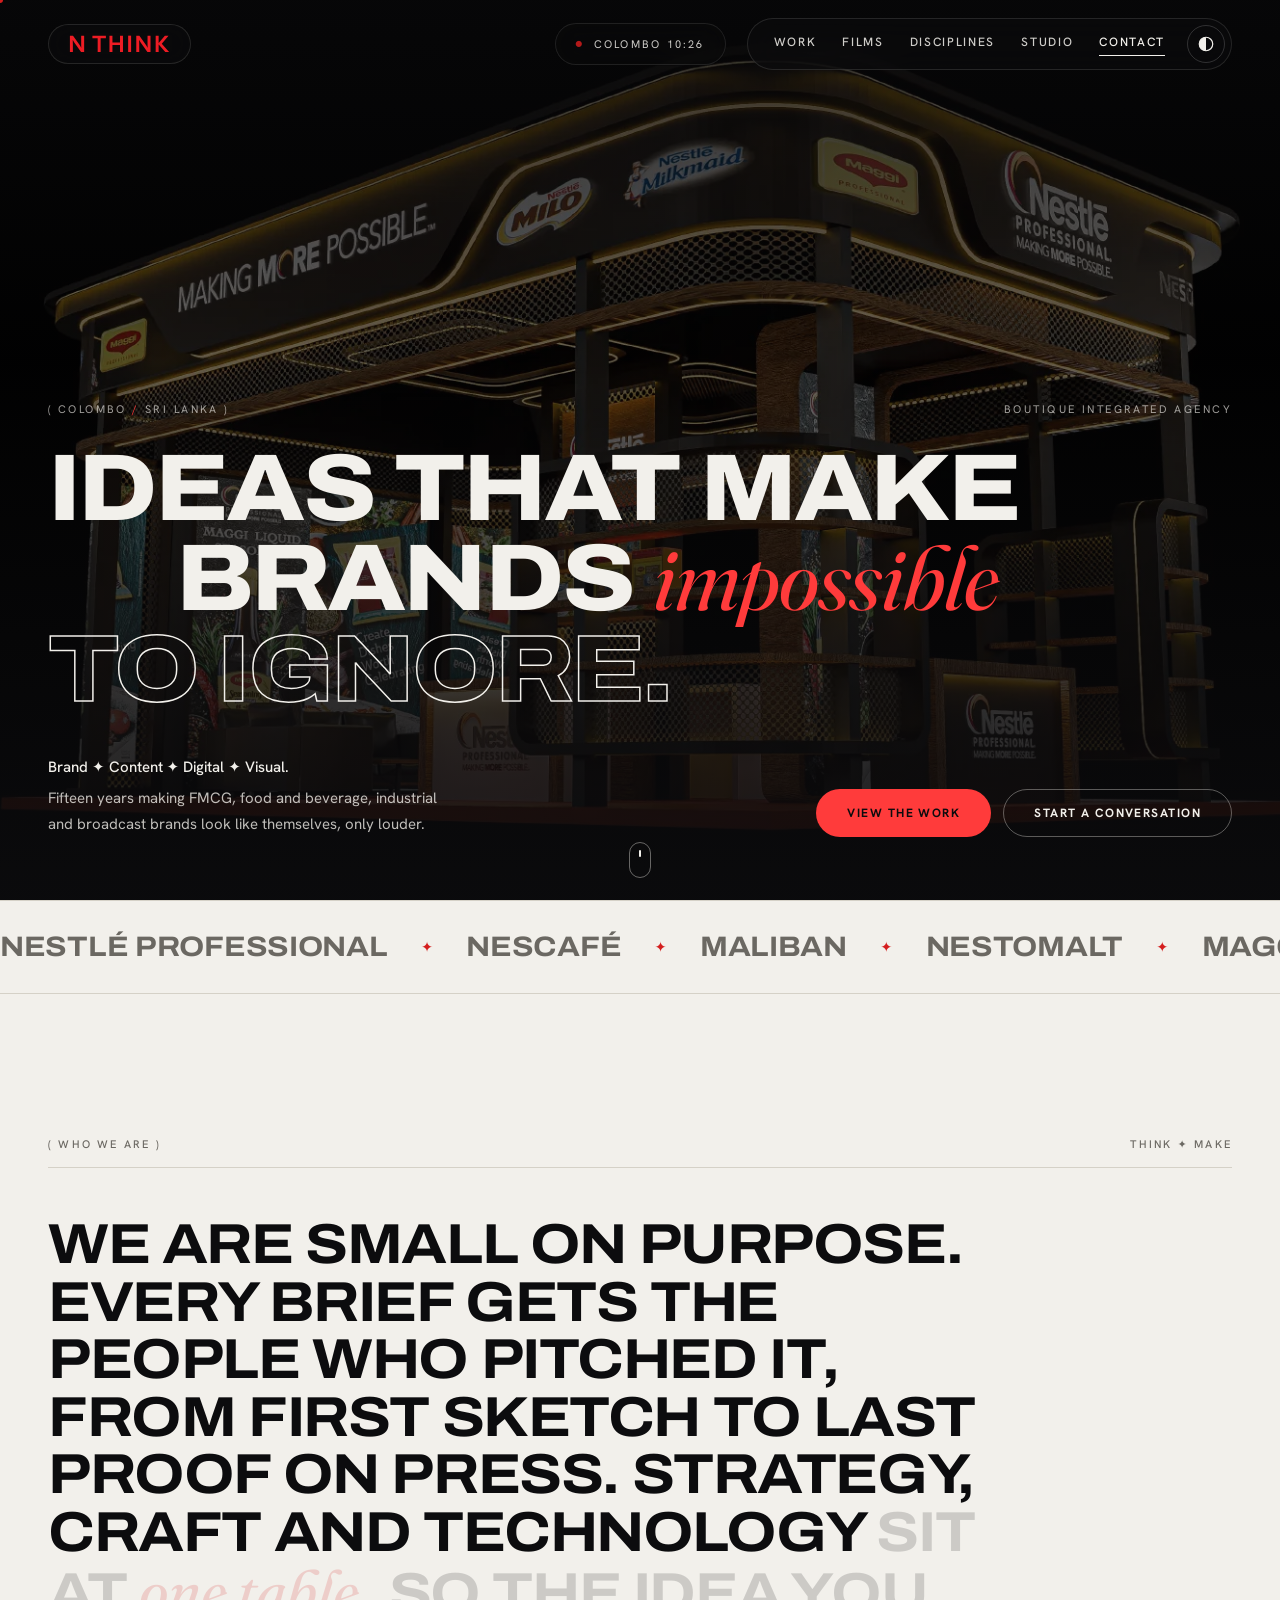
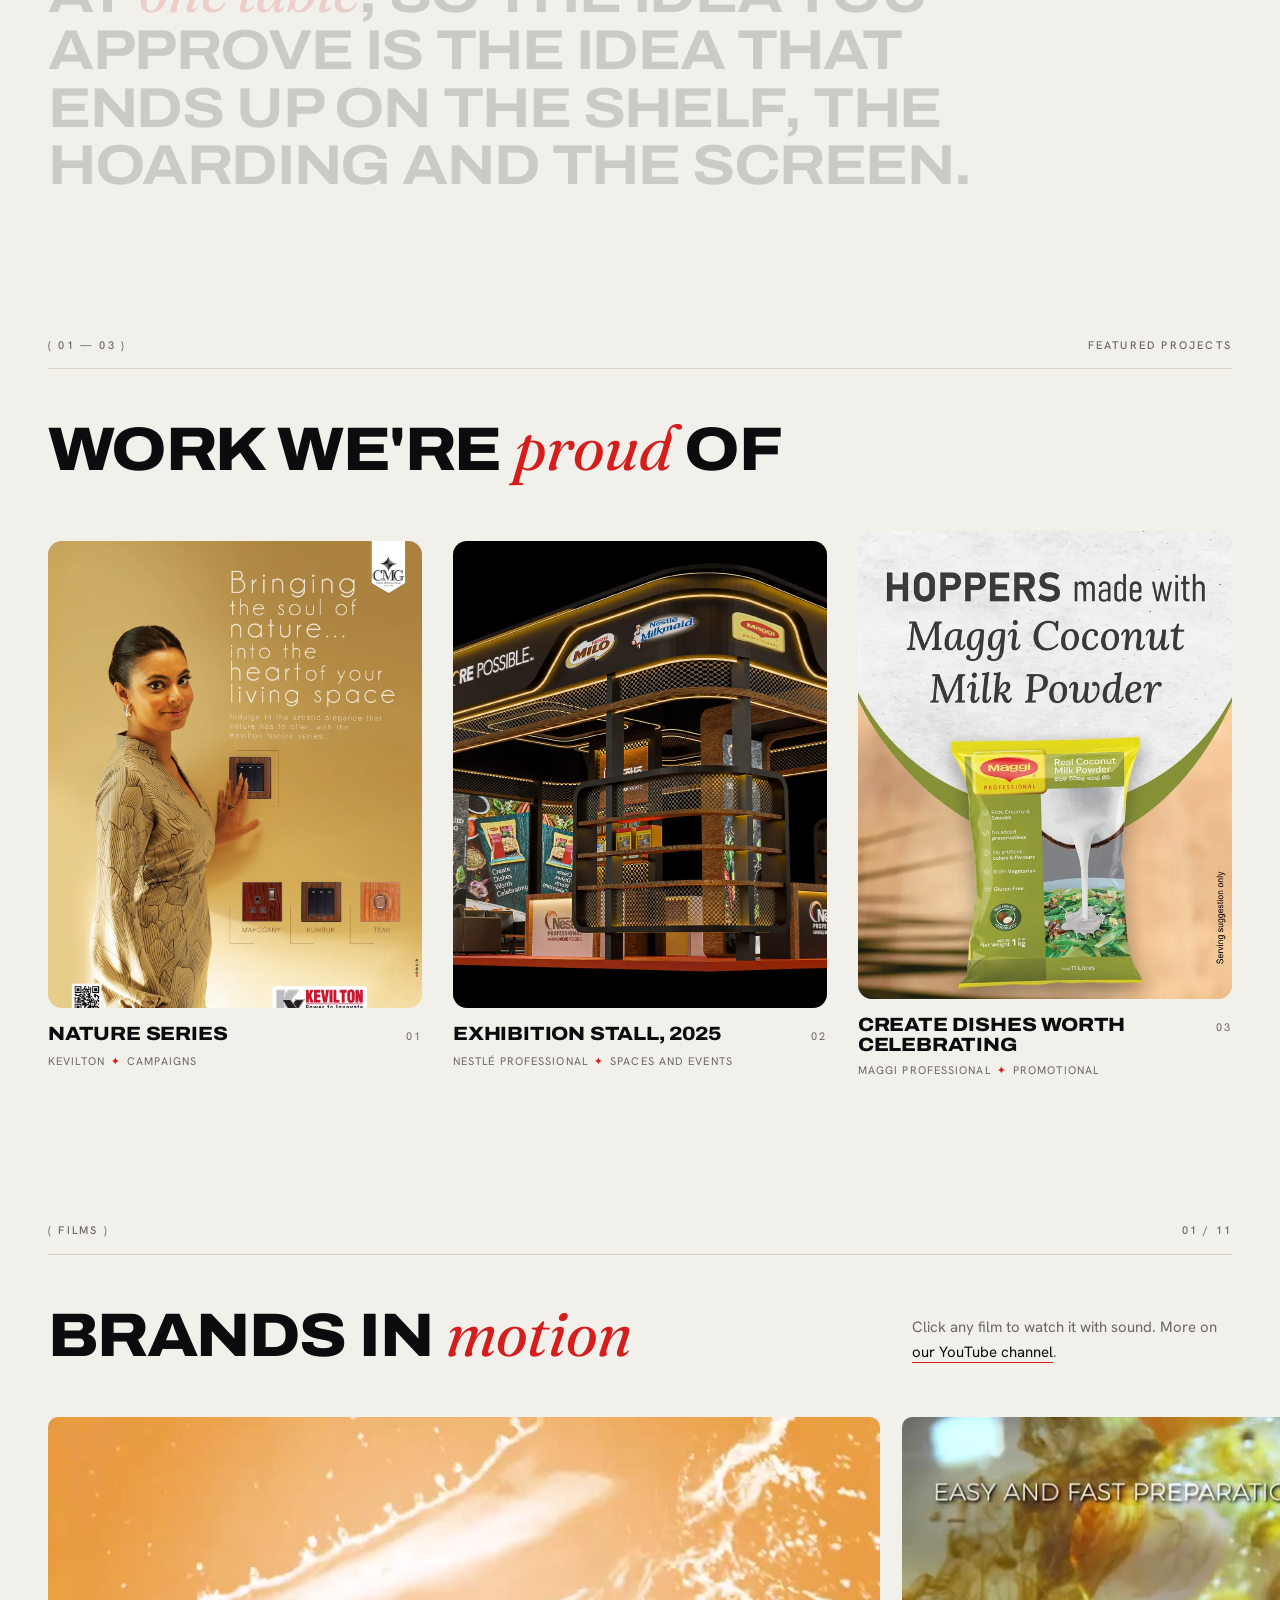
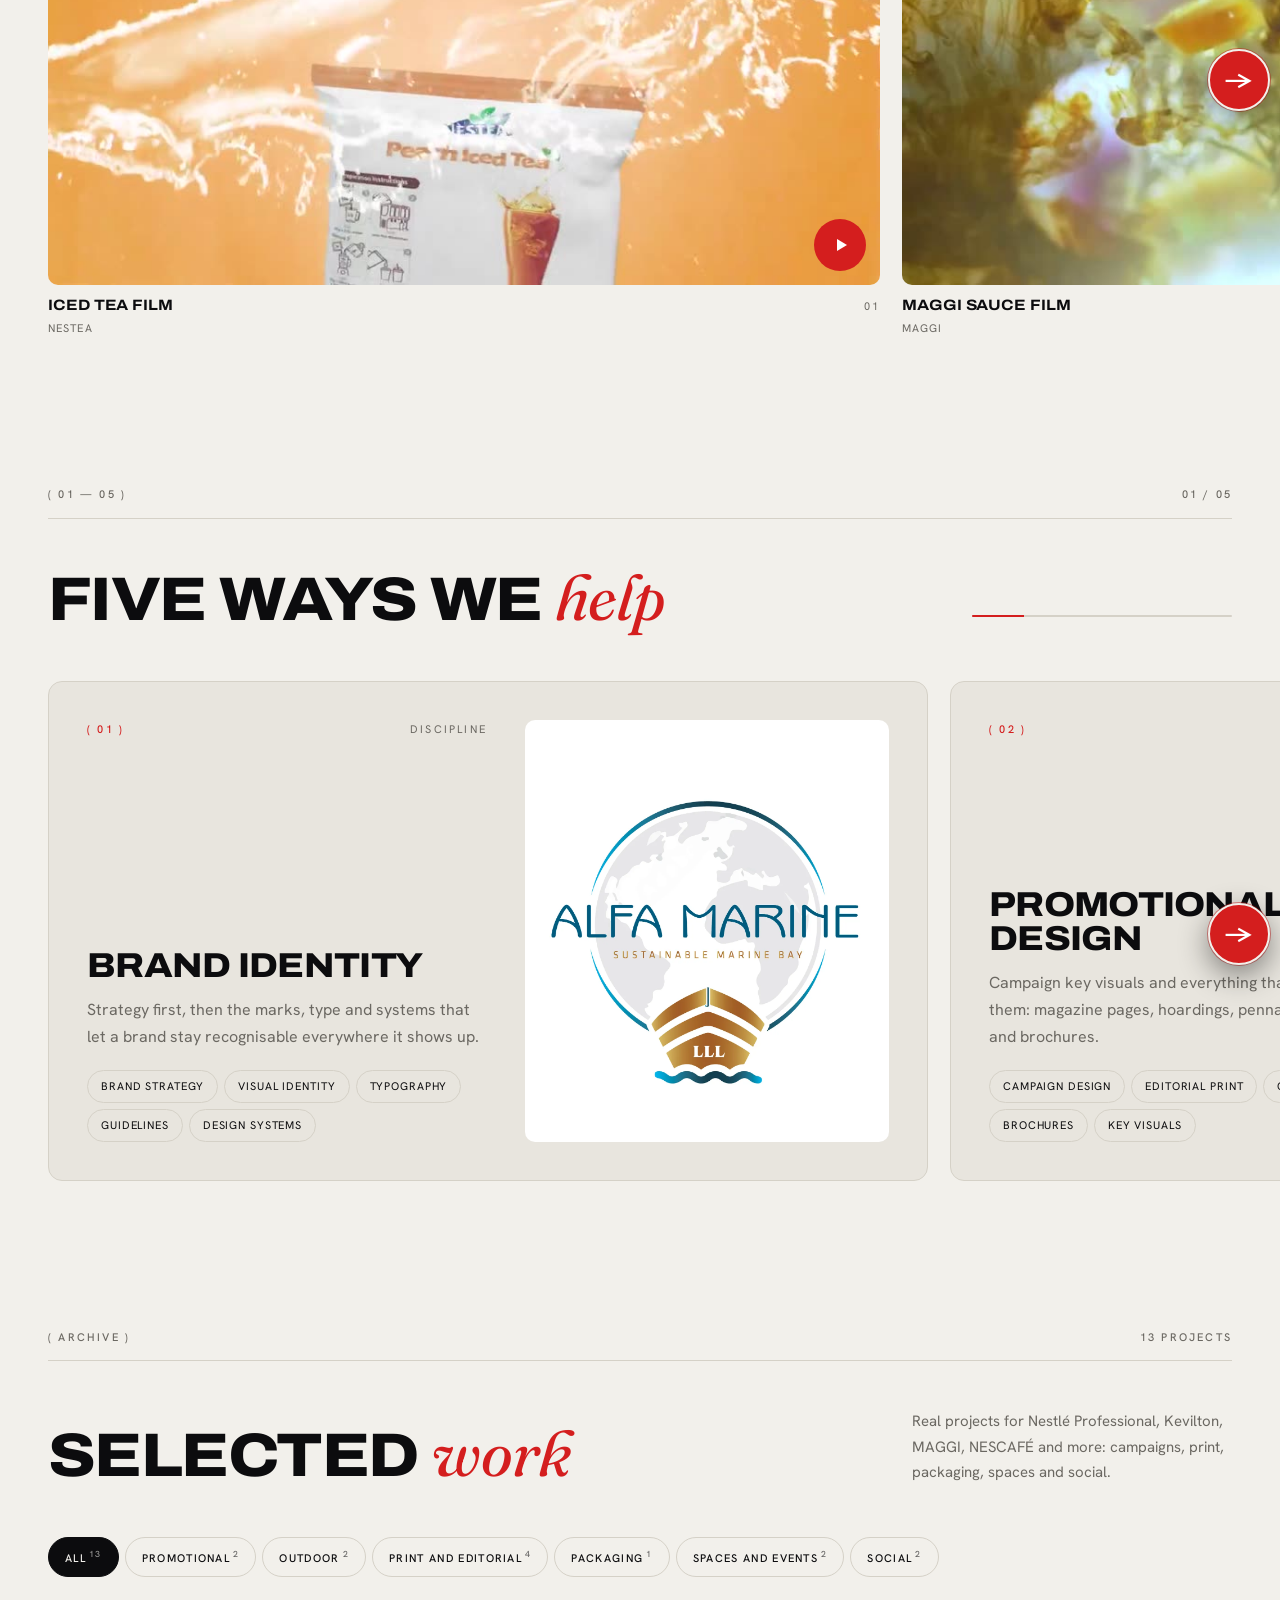
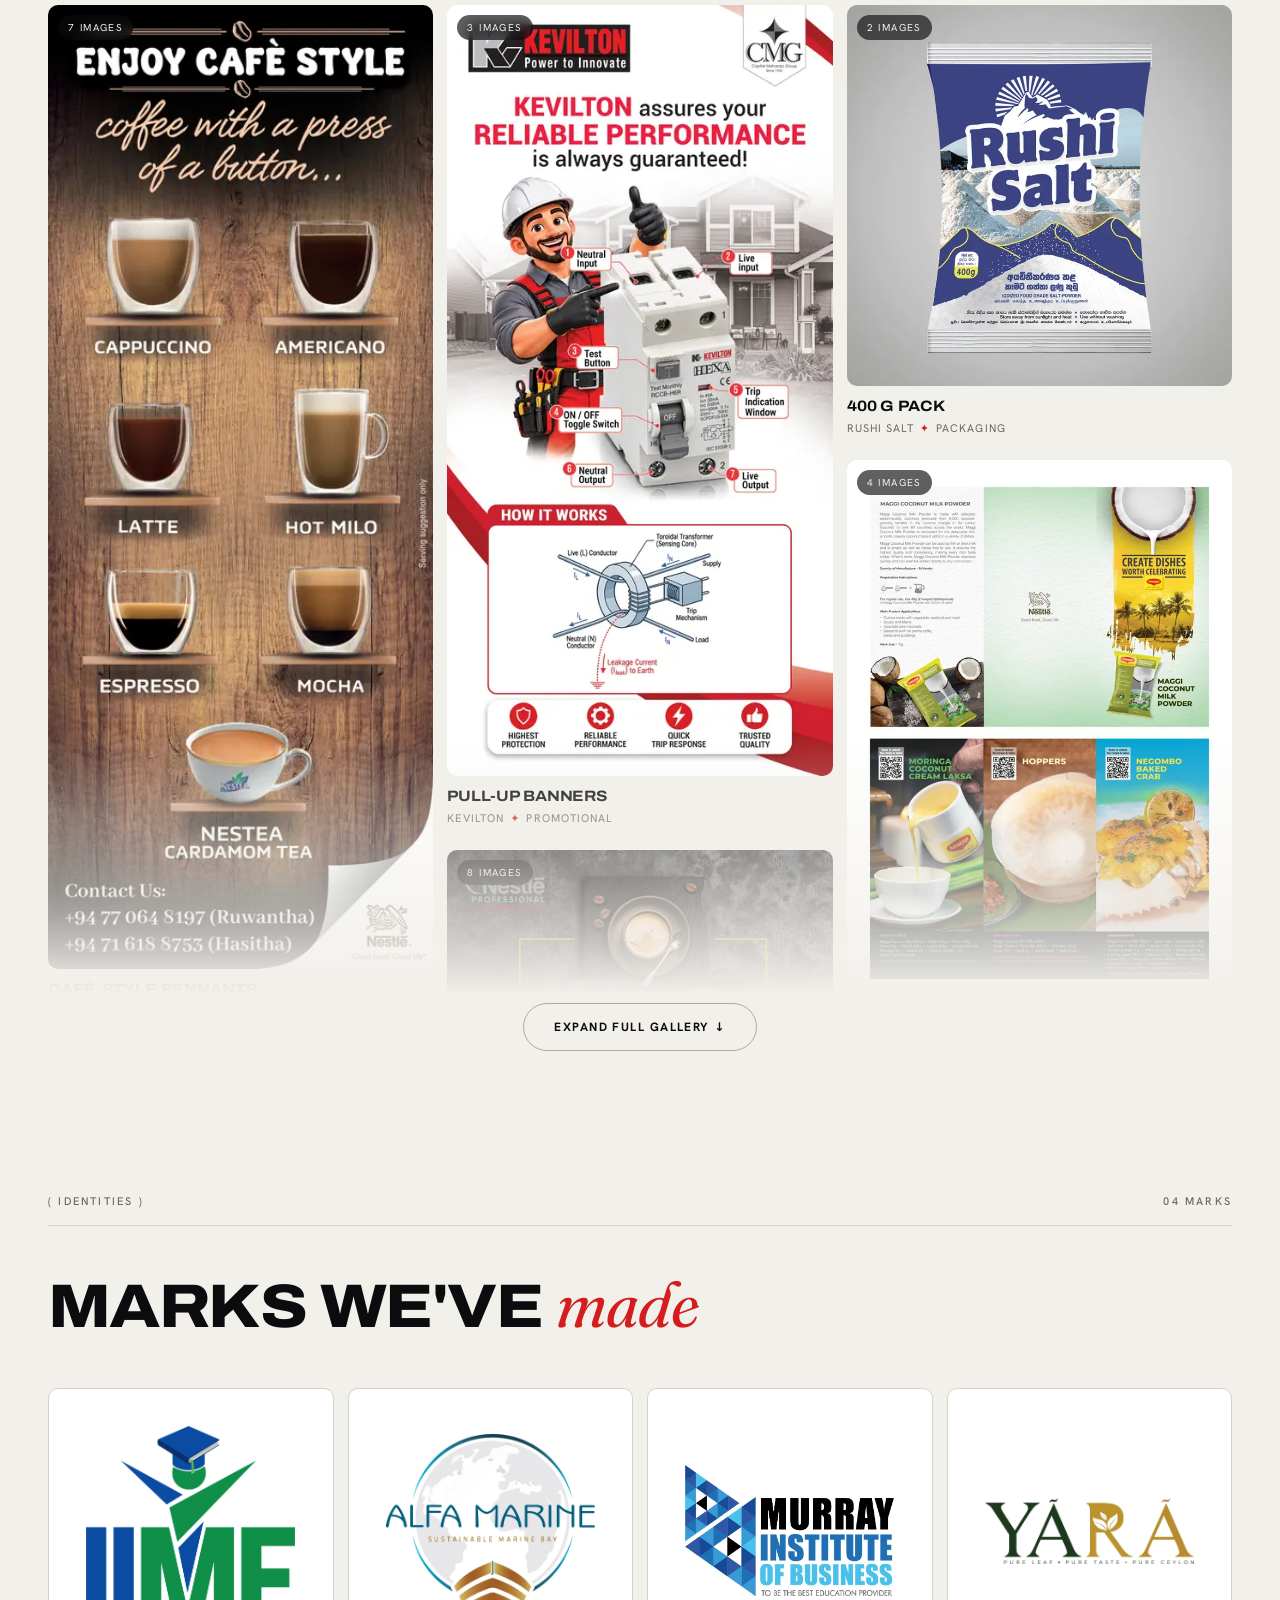
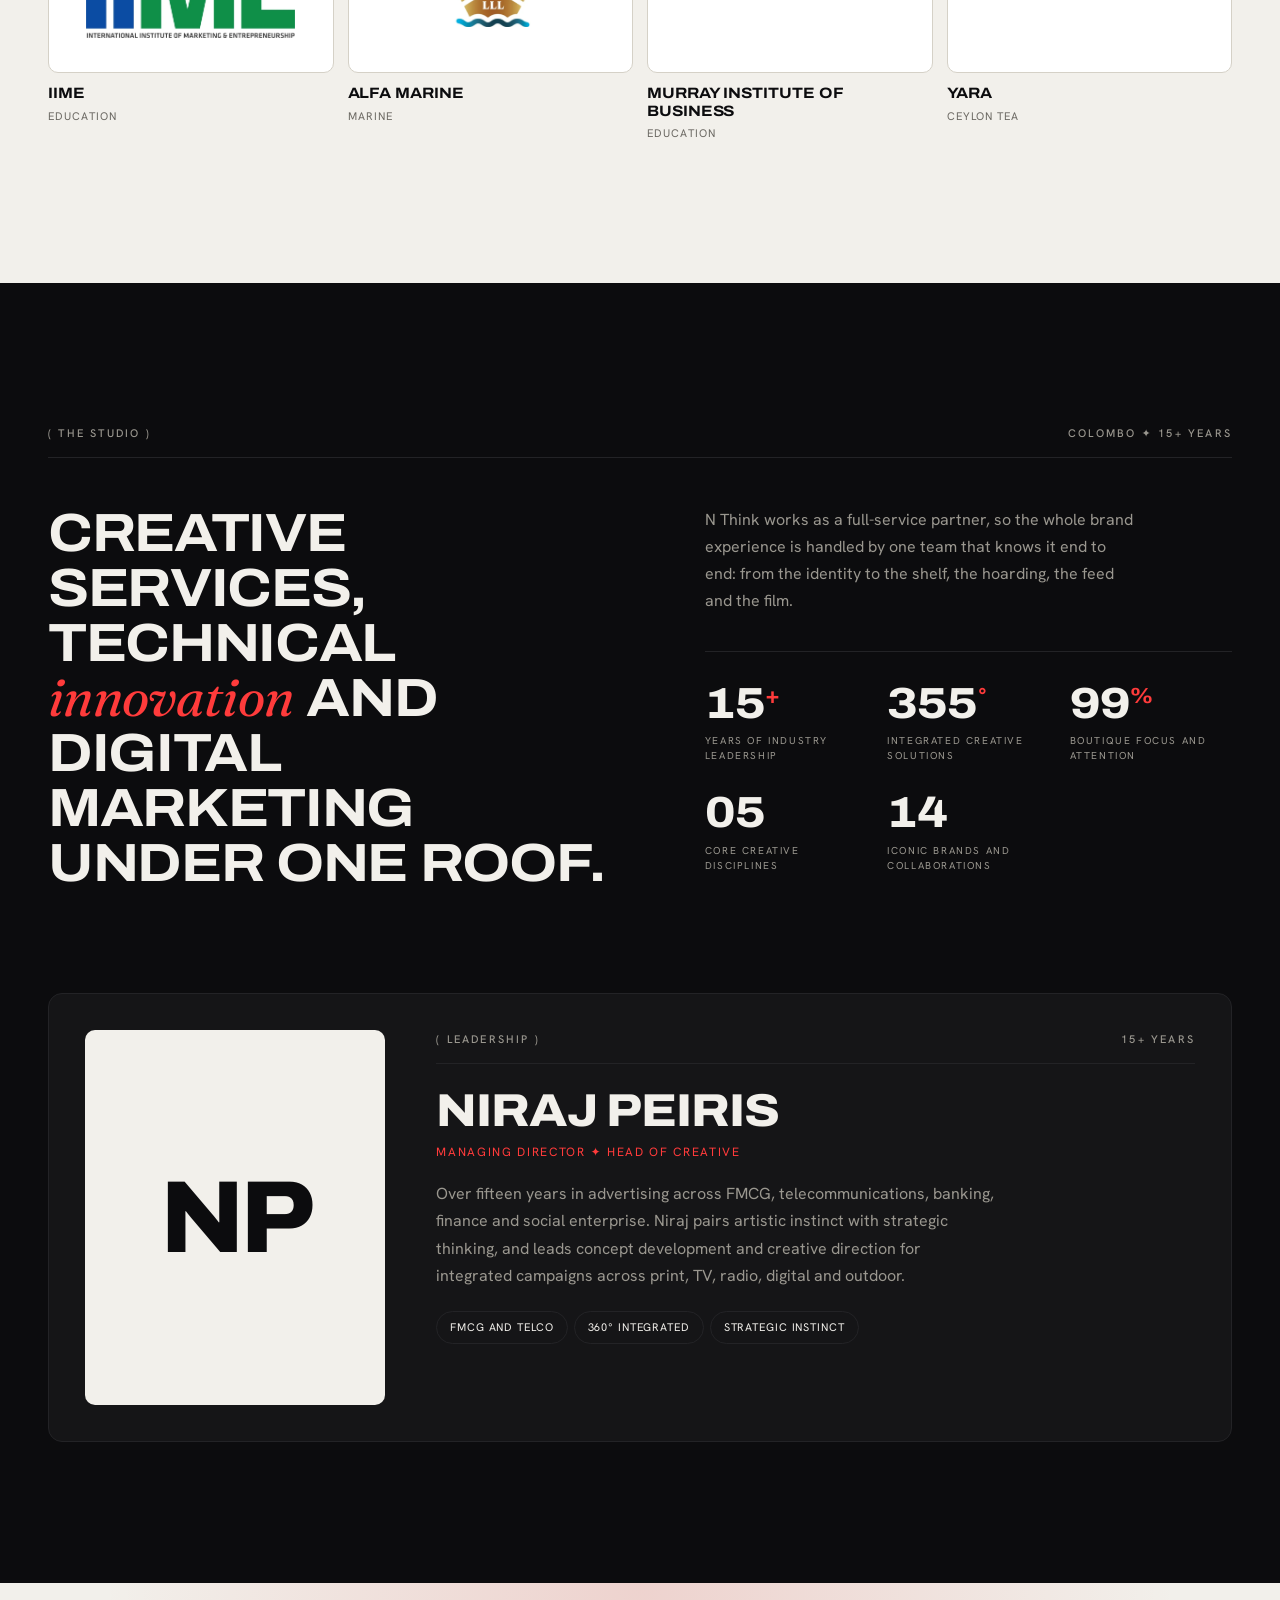
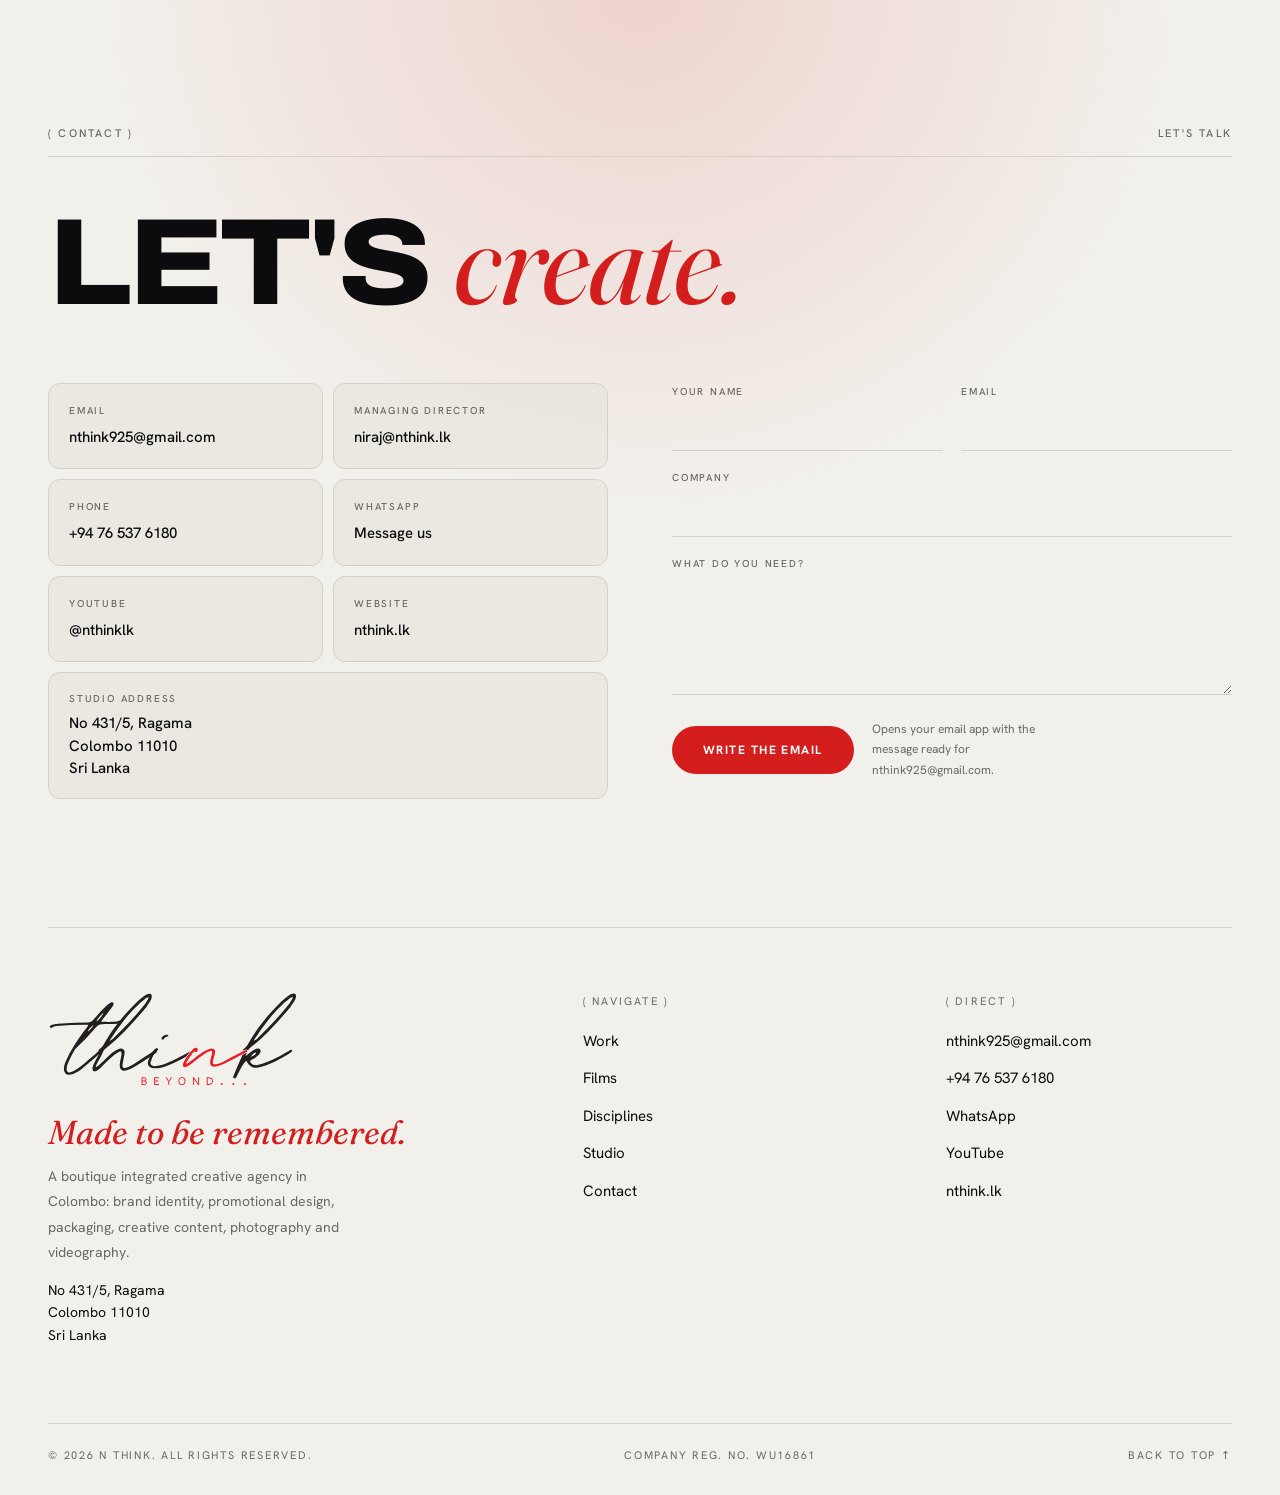
==== commit a9c819b4: "Add films row and logos grid" ====
--- a/index.html
+++ b/index.html
@@ -43,6 +43,7 @@
     <div class="pill nav-right">
       <nav class="nav-links" aria-label="Sections">
         <a href="#featured" data-nav>Work</a>
+        <a href="#films" data-nav>Films</a>
         <a href="#disciplines" data-nav>Disciplines</a>
         <a href="#studio" data-nav>Studio</a>
         <a href="#contact" data-nav>Contact</a>
@@ -55,7 +56,7 @@
     </div>
   </header>
   <div class="mobile-menu" id="mobile-menu" hidden>
-    <a href="#featured">Work</a><a href="#disciplines">Disciplines</a><a href="#studio">Studio</a><a href="#contact">Contact</a>
+    <a href="#featured">Work</a><a href="#films">Films</a><a href="#disciplines">Disciplines</a><a href="#studio">Studio</a><a href="#contact">Contact</a>
   </div>
 
   <main>
@@ -104,6 +105,22 @@
       </div>
     </section>
 
+    <!-- ============ Films: a row of big previews, moved with the arrow buttons ============ -->
+    <section class="section" id="films">
+      <div class="wrap">
+        <div class="label-row"><span>( Films )</span><span id="filmCount">Motion</span></div>
+        <div class="h-head">
+          <h2 class="sec-title">Brands in <em class="serif">motion</em></h2>
+          <p class="work-note">Click any film to watch it with sound. More on <a class="text-link" href="https://www.youtube.com/@nthinklk" target="_blank" rel="noopener">our YouTube channel</a>.</p>
+        </div>
+      </div>
+      <div class="hviewport">
+        <button class="harrow prev" type="button" aria-label="Previous film" data-for="filmTrack" aria-controls="filmTrack">←</button>
+        <div class="htrack film-track" id="filmTrack" tabindex="-1"></div>
+        <button class="harrow next" type="button" aria-label="Next film" data-for="filmTrack" aria-controls="filmTrack">→</button>
+      </div>
+    </section>
+
     <!-- ============ Disciplines: cards in a row, moved with the arrow buttons ============ -->
     <section class="section" id="disciplines">
       <div class="wrap">
@@ -114,9 +131,9 @@
         </div>
       </div>
       <div class="hviewport">
-        <button class="harrow prev" type="button" aria-label="Previous discipline" aria-controls="discStack">←</button>
+        <button class="harrow prev" type="button" aria-label="Previous discipline" data-for="discStack" aria-controls="discStack">←</button>
         <div class="htrack" id="discStack" tabindex="-1"></div>
-        <button class="harrow next" type="button" aria-label="Next discipline" aria-controls="discStack">→</button>
+        <button class="harrow next" type="button" aria-label="Next discipline" data-for="discStack" aria-controls="discStack">→</button>
       </div>
     </section>
 
@@ -126,13 +143,22 @@
         <div class="label-row"><span>( Archive )</span><span id="workCount">Selected work</span></div>
         <div class="work-head">
           <h2 class="sec-title">Selected <em class="serif">work</em></h2>
-          <p class="work-note">Real projects for Nestlé Professional, Kevilton, MAGGI, NESCAFÉ and more. Films too, with more on <a class="text-link" href="https://www.youtube.com/@nthinklk" target="_blank" rel="noopener">our YouTube channel</a>.</p>
+          <p class="work-note">Real projects for Nestlé Professional, Kevilton, MAGGI, NESCAFÉ and more: campaigns, print, packaging, spaces and social.</p>
         </div>
         <div class="filters" role="toolbar" aria-label="Filter work by category" id="filters"></div>
         <div class="masonry-wrap" id="masonryWrap">
           <div class="masonry" id="grid" aria-live="polite"></div>
         </div>
         <div class="expand-row"><button class="btn btn-ghost" type="button" id="expandBtn"><span>Expand full gallery ↓</span></button></div>
+      </div>
+    </section>
+
+    <!-- ============ Logos: brand marks in a grid of equal tiles ============ -->
+    <section class="section" id="logos">
+      <div class="wrap">
+        <div class="label-row"><span>( Identities )</span><span id="logoCount">Logos</span></div>
+        <h2 class="sec-title">Marks we've <em class="serif">made</em></h2>
+        <div class="logo-grid" id="logoGrid"></div>
       </div>
     </section>
 
@@ -208,7 +234,7 @@
             </div>
             <div>
               <p class="foot-label">( Navigate )</p>
-              <ul class="foot-list"><li><a href="#featured">Work</a></li><li><a href="#disciplines">Disciplines</a></li><li><a href="#studio">Studio</a></li><li><a href="#contact">Contact</a></li></ul>
+              <ul class="foot-list"><li><a href="#featured">Work</a></li><li><a href="#films">Films</a></li><li><a href="#disciplines">Disciplines</a></li><li><a href="#studio">Studio</a></li><li><a href="#contact">Contact</a></li></ul>
             </div>
             <div>
               <p class="foot-label">( Direct )</p>
--- a/assets/css/style.css
+++ b/assets/css/style.css
@@ -352,6 +352,27 @@
 /* Hidden in forms and when the mouse leaves the window */
 .cursor.is-text .cursor-ring, .cursor.is-text .cursor-dot, .cursor.is-away .cursor-ring, .cursor.is-away .cursor-dot { opacity: 0; }
 
+/* ---------- Films: a row of big previews at one shared height ---------- */
+.film-track { align-items: flex-start; }
+.film { flex: 0 0 auto; padding: 0; border: 0; background: none; text-align: left; cursor: pointer; color: inherit; scroll-snap-align: start; }
+/* Height is fixed; width follows each film's own shape (landscape or portrait) */
+.film-media { height: clamp(260px, 52vh, 480px); aspect-ratio: var(--ratio); max-width: 86vw; }
+.film-media img { width: 100%; height: 100%; object-fit: cover; transition: transform .9s var(--ease), filter .5s; }
+.film:hover .film-media img { transform: scale(1.04); filter: brightness(.75); }
+.film.playing .tile-media video { opacity: 1; }
+.film .tile-play { width: 52px; height: 52px; right: 14px; bottom: 14px; }
+.film-row { display: flex; justify-content: space-between; align-items: baseline; gap: 12px; }
+.film:hover .tile-title { color: var(--accent); }
+
+/* ---------- Logos: equal tiles, each logo centred on white ---------- */
+.logo-grid { display: grid; grid-template-columns: repeat(4, 1fr); gap: 14px; }
+.logo-tile { align-self: start; display: block; padding: 0; border: 0; background: none; text-align: left; cursor: pointer; color: inherit; }
+/* White box in both themes, because the logos are drawn for a white background */
+.logo-box { display: grid; place-items: center; aspect-ratio: 1; padding: 13%; border-radius: 10px; background: #fff; border: 1px solid var(--line); overflow: hidden; }
+.logo-box img { max-width: 100%; max-height: 100%; object-fit: contain; transition: transform .6s var(--ease); }
+.logo-tile:hover .logo-box img { transform: scale(1.06); }
+.logo-tile:hover .tile-title { color: var(--accent); }
+
 /* ---------- Responsive ---------- */
 @media (max-width: 1080px) {
   .nav-clock { display: none; }
@@ -369,6 +390,9 @@
   .scard-img { aspect-ratio: 16 / 10; order: -1; }
   .scard h3 { margin-top: 16px; }
   .masonry { columns: 2; }
+  .logo-grid { grid-template-columns: repeat(2, 1fr); }
+  #films .h-head { flex-direction: column; align-items: flex-start; gap: 0; }   /* heading above the note on phones */
+  .film-media { height: clamp(240px, 46vh, 400px); }
   .about-grid, .contact-grid, .leader, .footer-cols { grid-template-columns: 1fr; }
   .leader-mark { max-width: 220px; }
   .hero-head .indent { padding-left: 0; }
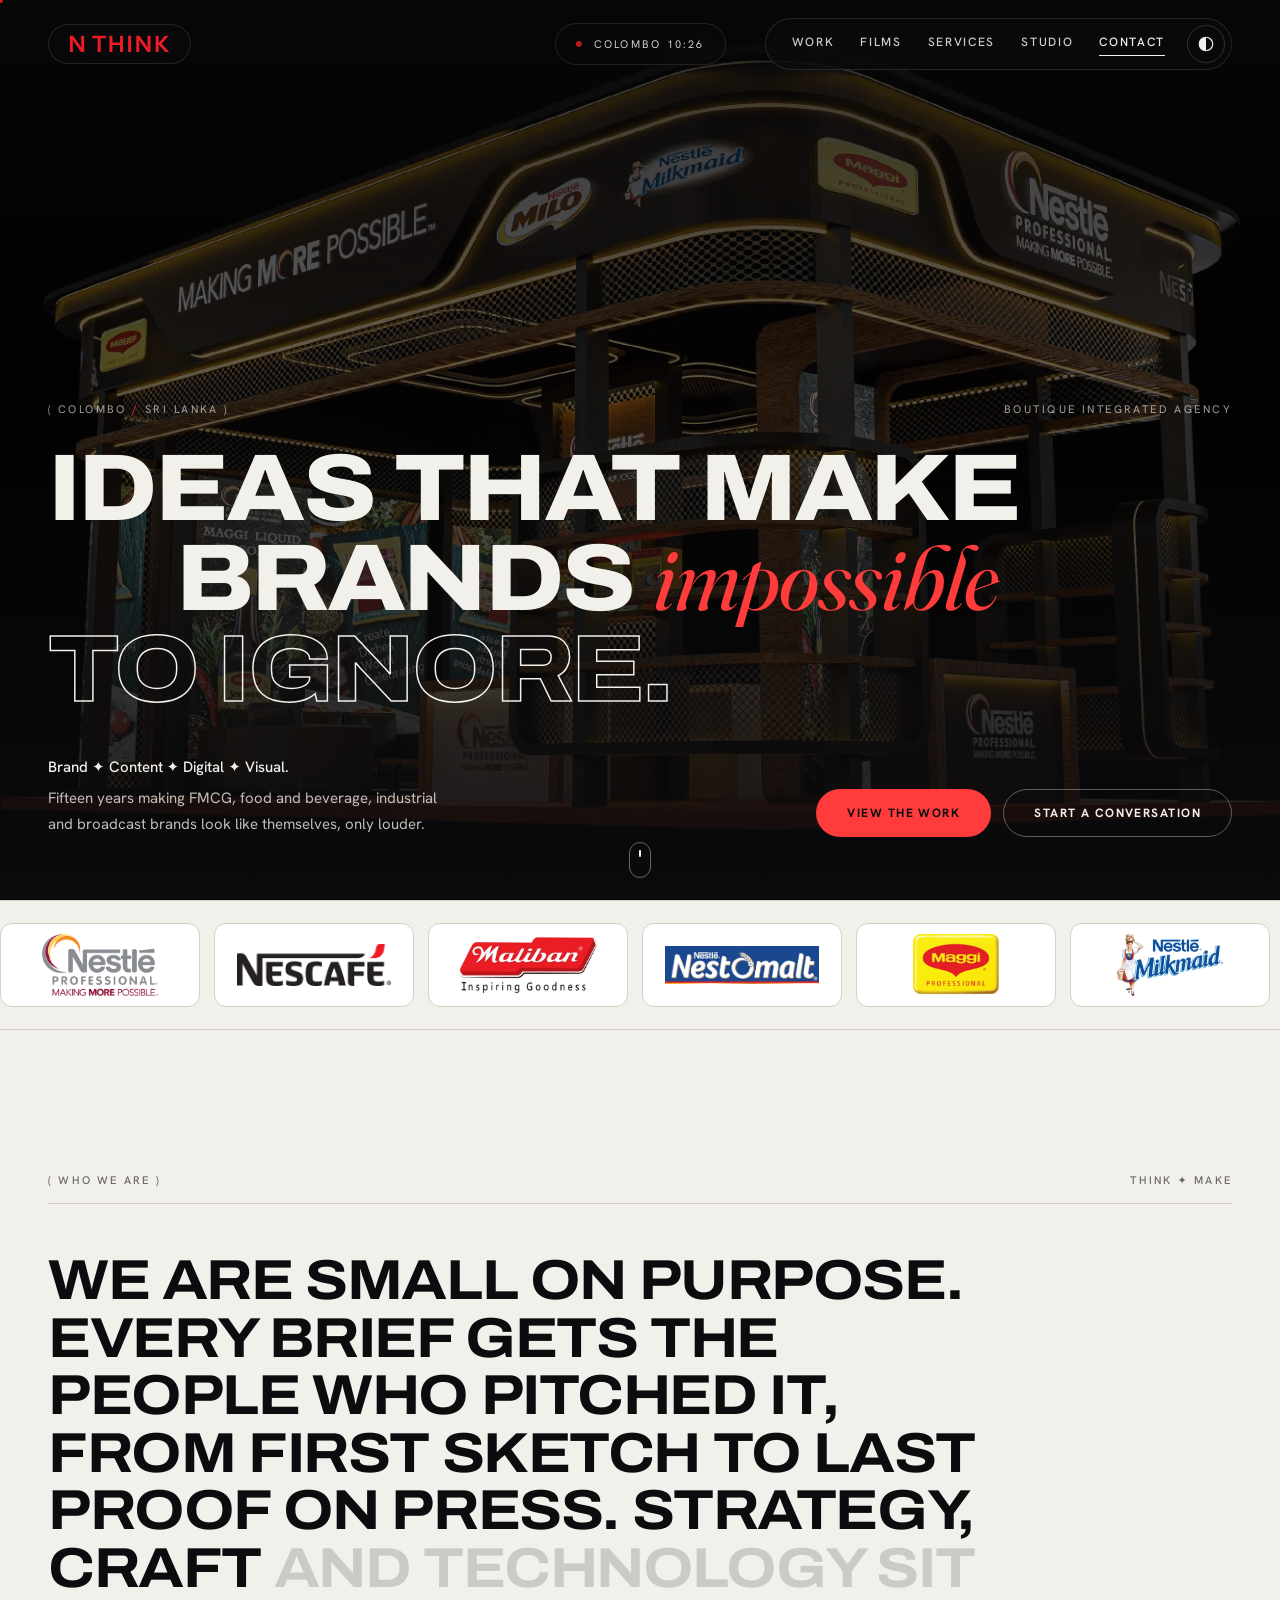
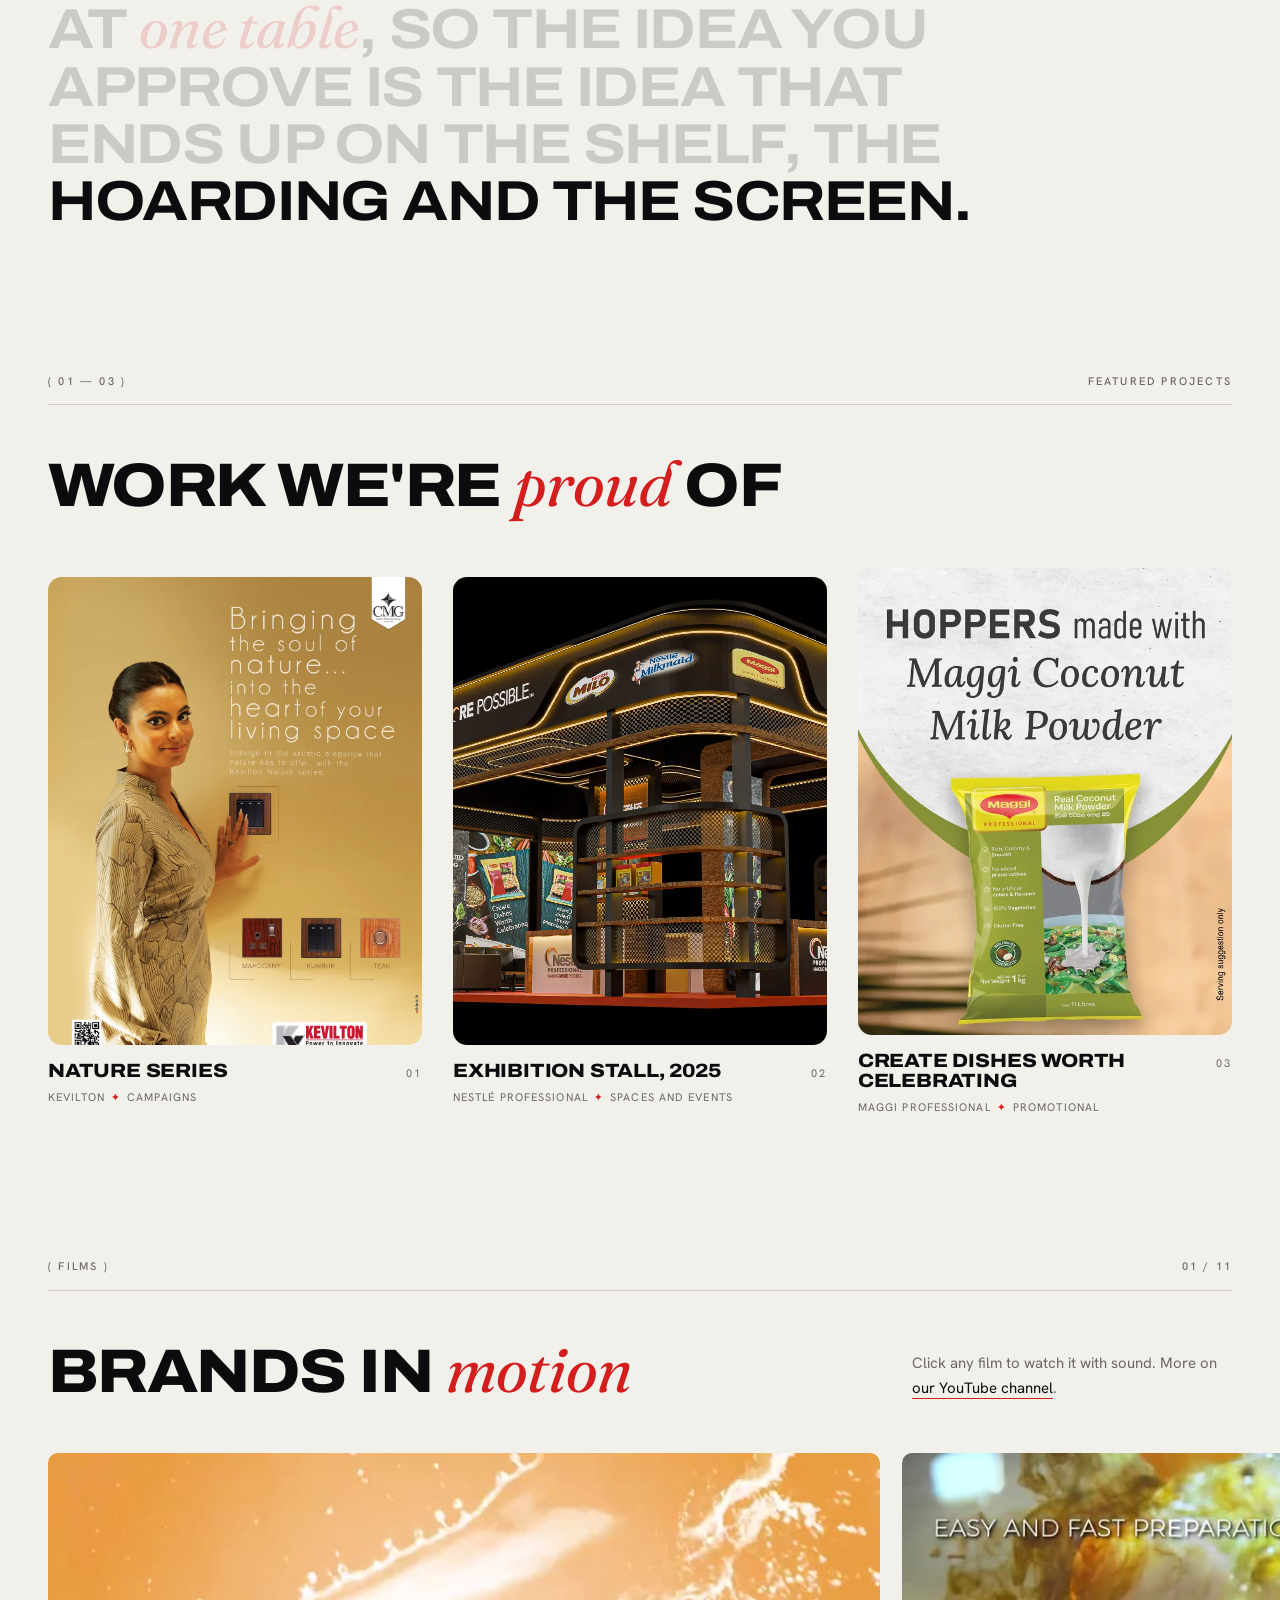
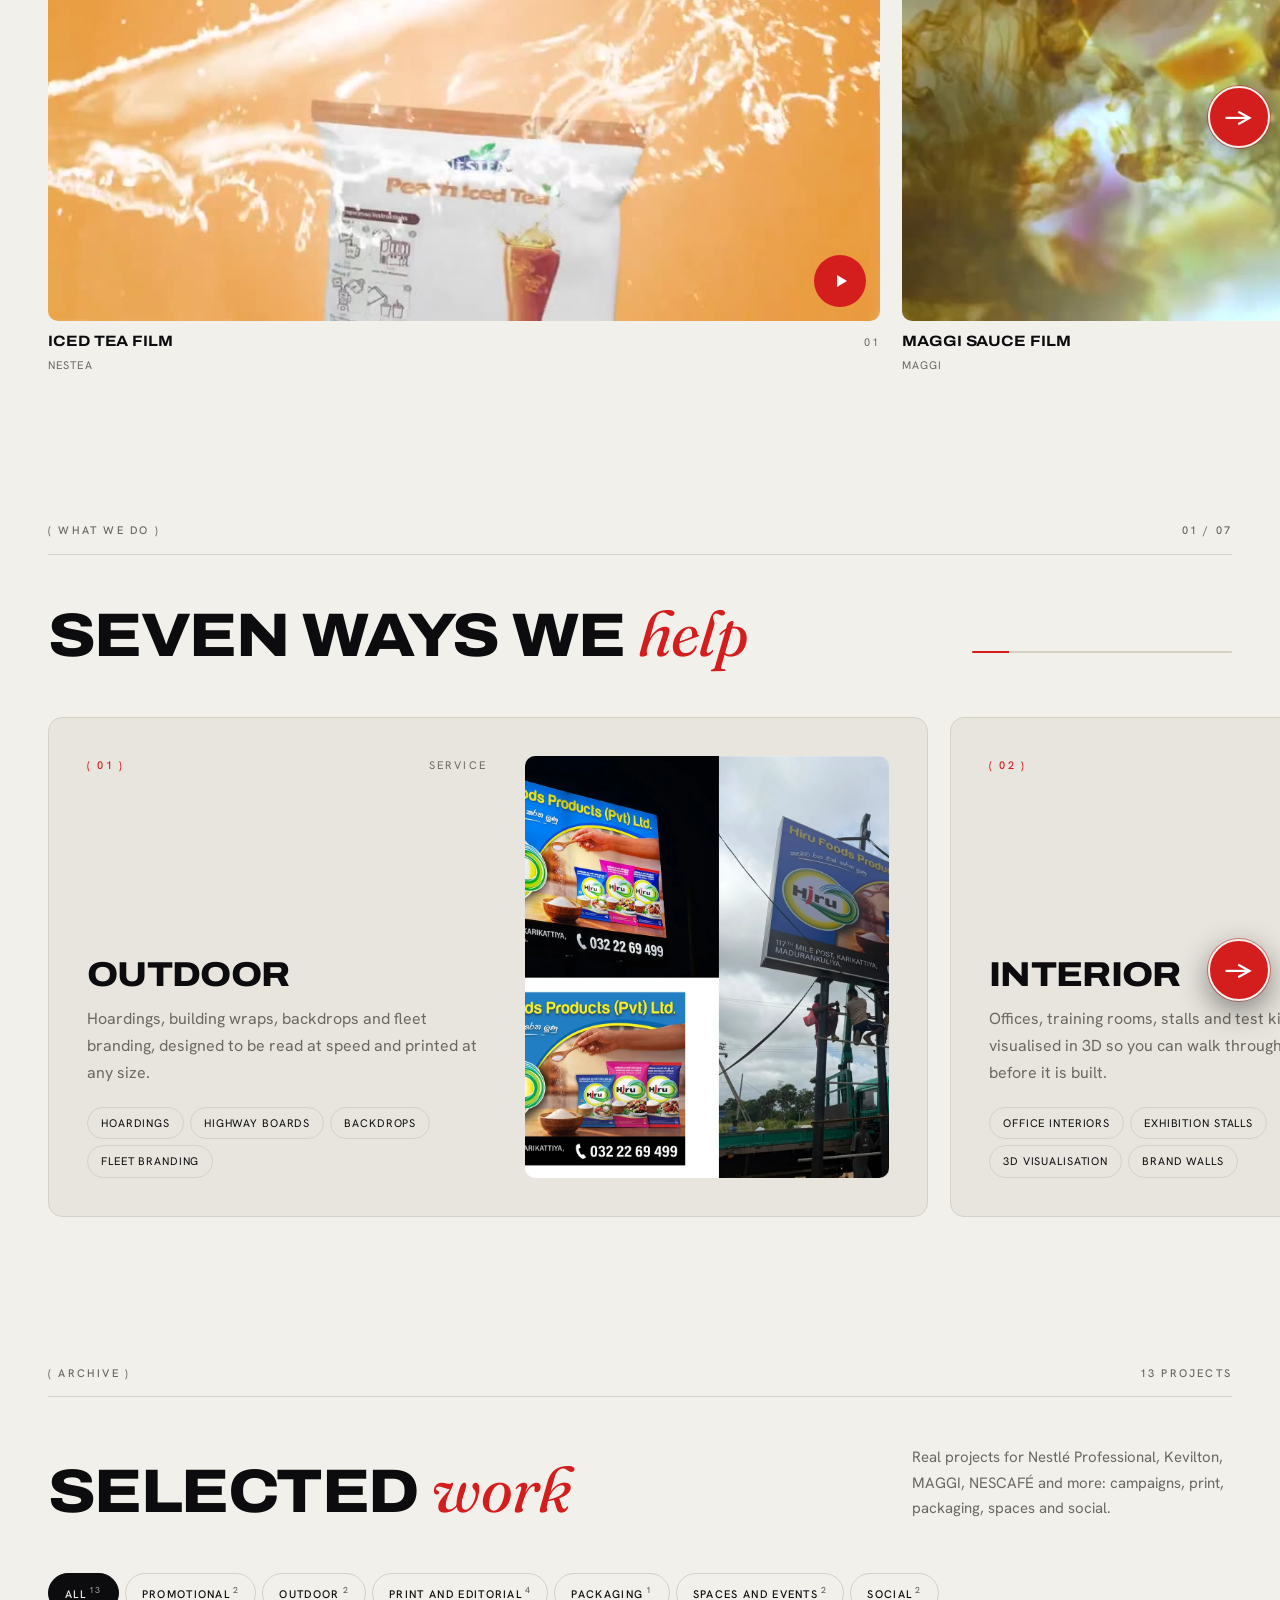
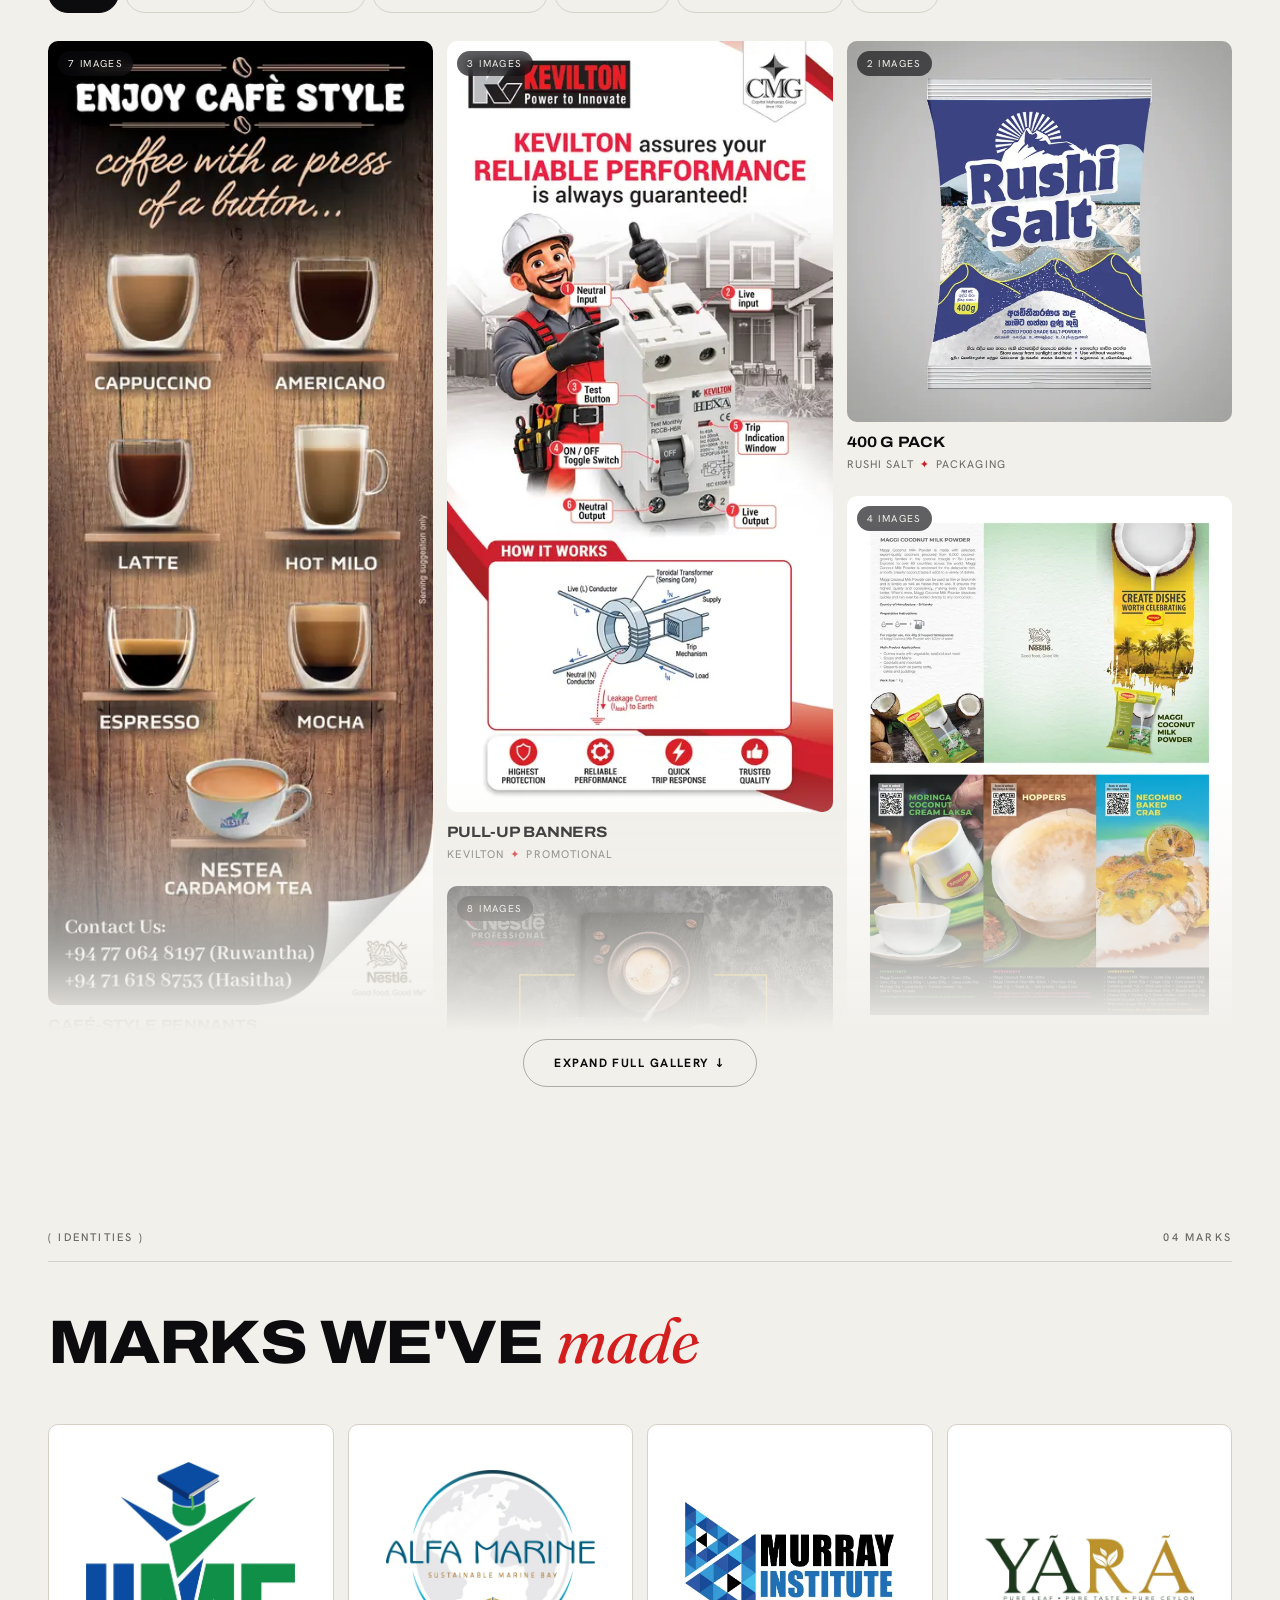
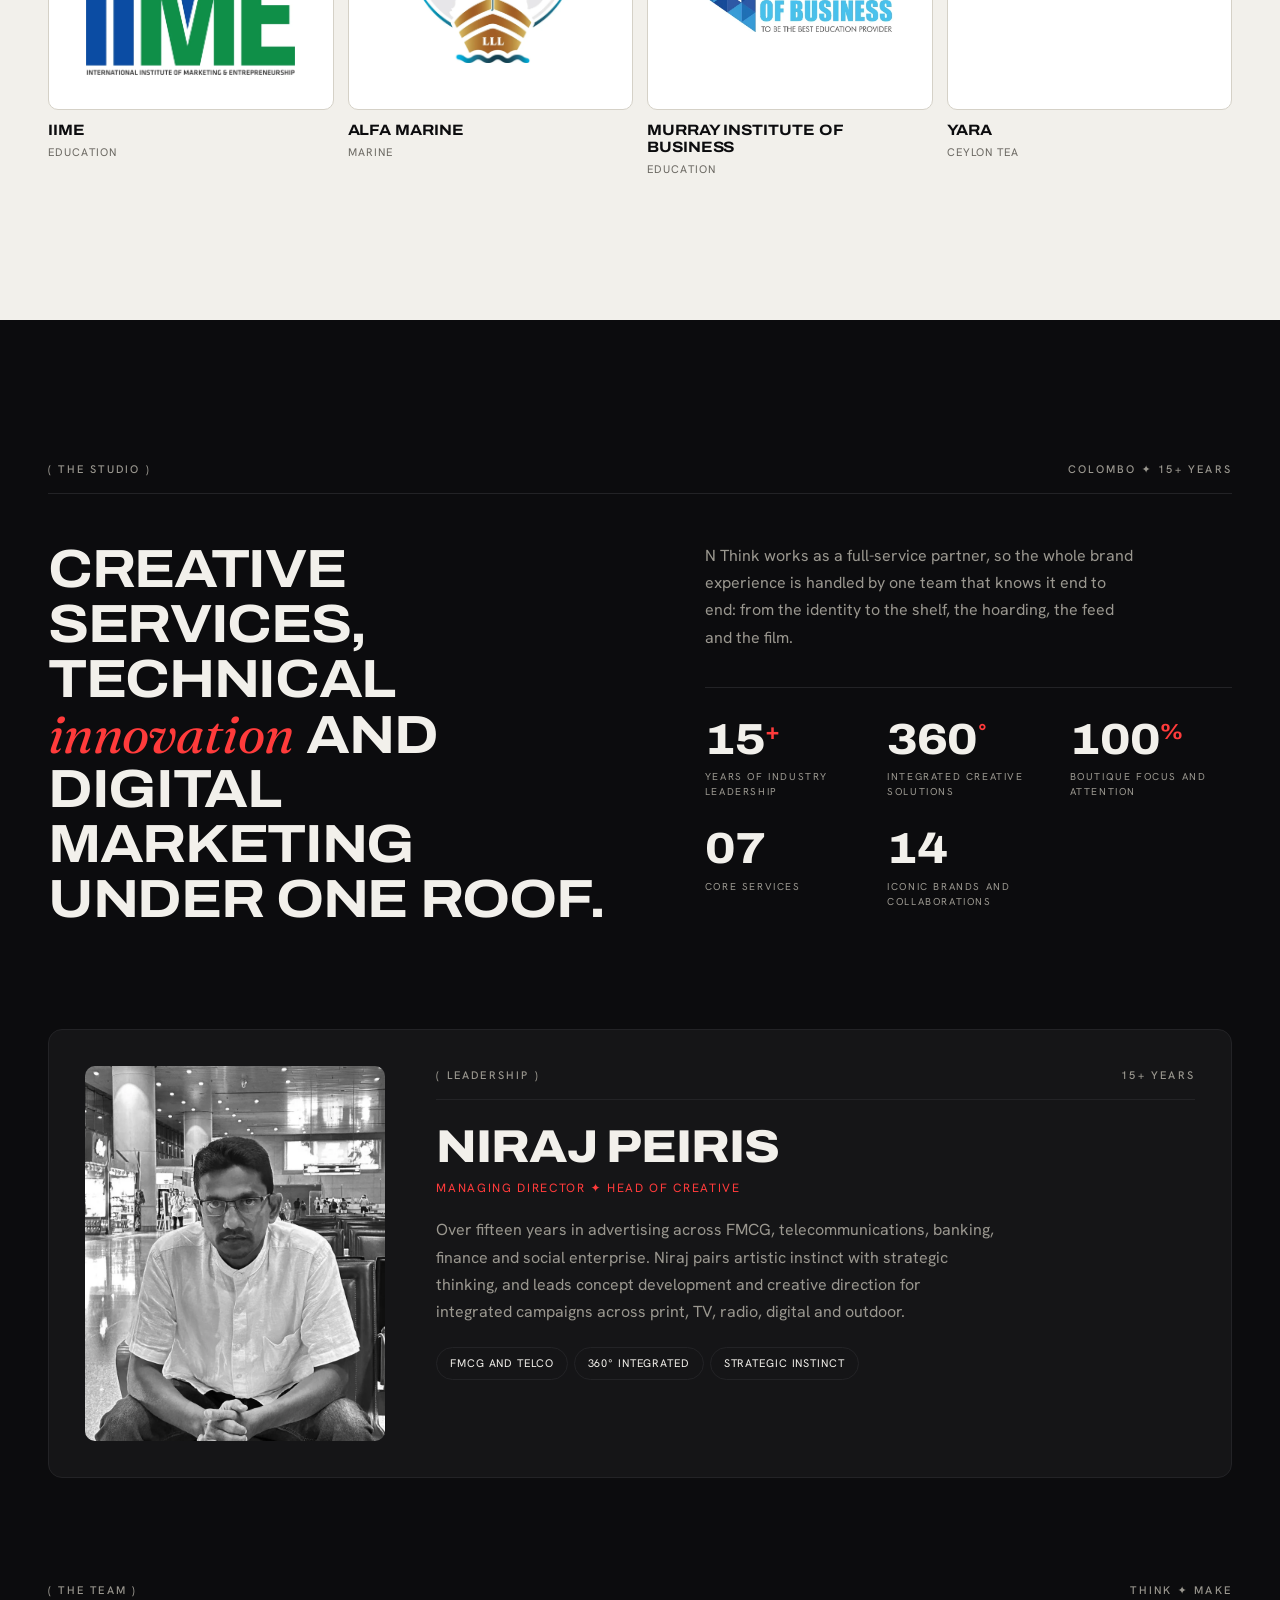
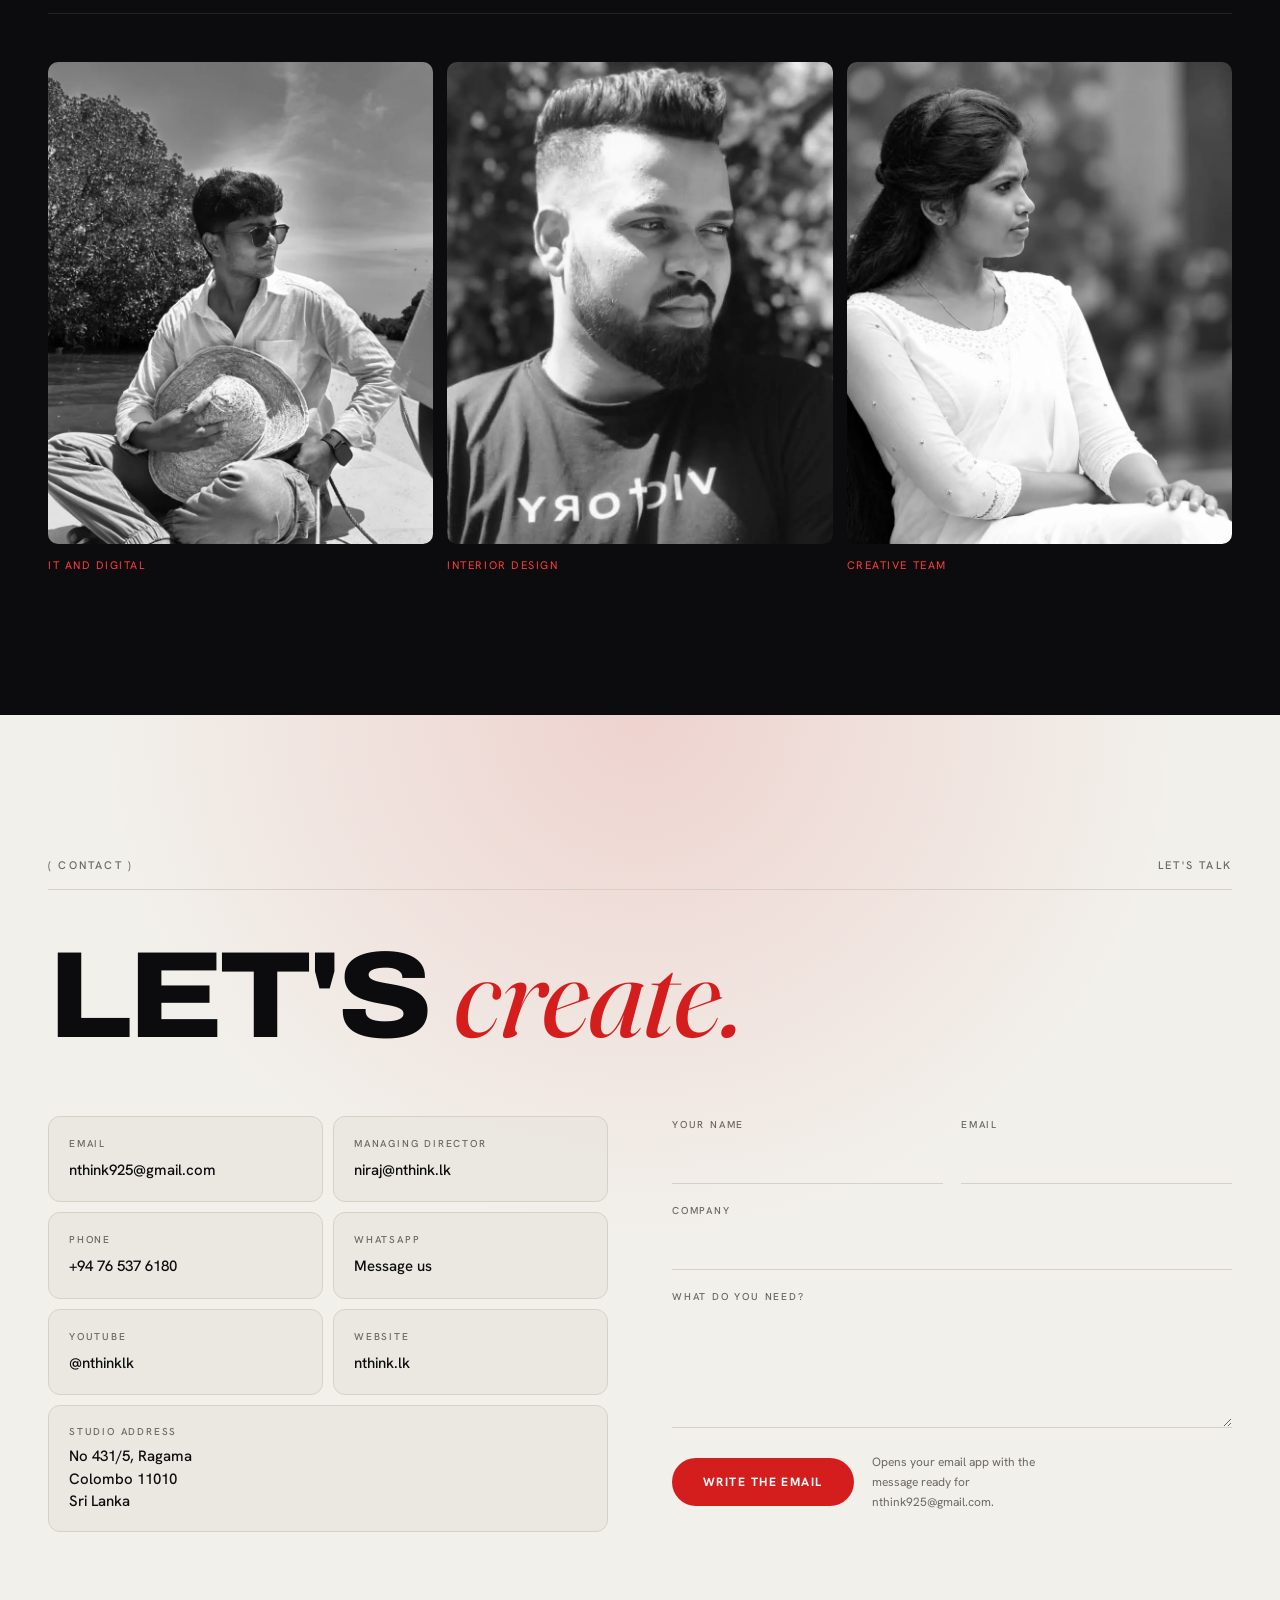
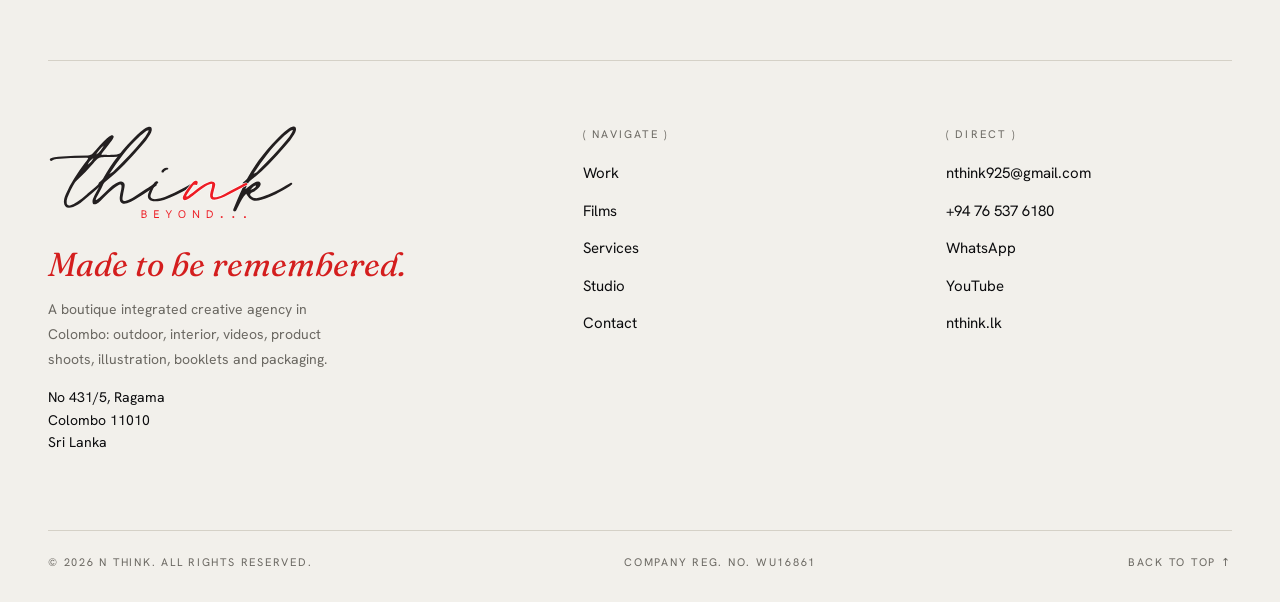
==== commit 0be4ecbf: "Add team photos, seven services and client logo strip" ====
--- a/index.html
+++ b/index.html
@@ -4,7 +4,7 @@
   <meta charset="utf-8">
   <meta name="viewport" content="width=device-width, initial-scale=1">
   <title>N Think — Ideas that make brands impossible to ignore</title>
-  <meta name="description" content="N Think is a boutique integrated creative agency in Colombo, Sri Lanka: brand identity, promotional design, packaging, creative content, photography and videography.">
+  <meta name="description" content="N Think is a boutique integrated creative agency in Colombo, Sri Lanka: outdoor, interior, videos, product shoots, illustration, booklets and packaging.">
   <meta name="theme-color" content="#0C0C0E">
   <!-- Social share preview -->
   <meta property="og:title" content="N Think — Creative agency, Colombo">
@@ -44,7 +44,7 @@
       <nav class="nav-links" aria-label="Sections">
         <a href="#featured" data-nav>Work</a>
         <a href="#films" data-nav>Films</a>
-        <a href="#disciplines" data-nav>Disciplines</a>
+        <a href="#disciplines" data-nav>Services</a>
         <a href="#studio" data-nav>Studio</a>
         <a href="#contact" data-nav>Contact</a>
       </nav>
@@ -56,7 +56,7 @@
     </div>
   </header>
   <div class="mobile-menu" id="mobile-menu" hidden>
-    <a href="#featured">Work</a><a href="#films">Films</a><a href="#disciplines">Disciplines</a><a href="#studio">Studio</a><a href="#contact">Contact</a>
+    <a href="#featured">Work</a><a href="#films">Films</a><a href="#disciplines">Services</a><a href="#studio">Studio</a><a href="#contact">Contact</a>
   </div>
 
   <main>
@@ -124,16 +124,16 @@
     <!-- ============ Disciplines: cards in a row, moved with the arrow buttons ============ -->
     <section class="section" id="disciplines">
       <div class="wrap">
-        <div class="label-row"><span>( 01 — 05 )</span><span id="discCount">01 / 05</span></div>
+        <div class="label-row"><span>( What we do )</span><span id="discCount">01 / 07</span></div>
         <div class="h-head">
-          <h2 class="sec-title">Five ways we <em class="serif">help</em></h2>
+          <h2 class="sec-title">Seven ways we <em class="serif">help</em></h2>
           <div class="h-progress" aria-hidden="true"><span id="discBar"></span></div>
         </div>
       </div>
       <div class="hviewport">
-        <button class="harrow prev" type="button" aria-label="Previous discipline" data-for="discStack" aria-controls="discStack">←</button>
+        <button class="harrow prev" type="button" aria-label="Previous service" data-for="discStack" aria-controls="discStack">←</button>
         <div class="htrack" id="discStack" tabindex="-1"></div>
-        <button class="harrow next" type="button" aria-label="Next discipline" data-for="discStack" aria-controls="discStack">→</button>
+        <button class="harrow next" type="button" aria-label="Next service" data-for="discStack" aria-controls="discStack">→</button>
       </div>
     </section>
 
@@ -175,7 +175,7 @@
         </div>
 
         <article class="leader">
-          <div class="leader-mark" aria-hidden="true">NP</div>
+          <img class="leader-photo" src="assets/team/director.webp" alt="Niraj Peiris, Managing Director of N Think" width="800" height="1000" loading="lazy">
           <div class="leader-body">
             <div class="label-row"><span>( Leadership )</span><span>15+ years</span></div>
             <h3>Niraj Peiris</h3>
@@ -184,6 +184,12 @@
             <ul class="tags"><li>FMCG and telco</li><li>360° integrated</li><li>Strategic instinct</li></ul>
           </div>
         </article>
+
+        <!-- Team: photos come from TEAM in content.js -->
+        <div class="team">
+          <div class="label-row"><span>( The team )</span><span>Think ✦ Make</span></div>
+          <div class="team-grid" id="teamGrid"></div>
+        </div>
       </div>
     </section>
 
@@ -229,12 +235,12 @@
                 <img class="logo-cream" src="assets/logo/logo-script-light.svg" alt="" width="240" height="91">
               </a>
               <p class="footer-tagline">Made to be remembered.</p>
-              <p class="footer-blurb">A boutique integrated creative agency in Colombo: brand identity, promotional design, packaging, creative content, photography and videography.</p>
+              <p class="footer-blurb">A boutique integrated creative agency in Colombo: outdoor, interior, videos, product shoots, illustration, booklets and packaging.</p>
               <address class="footer-address">No 431/5, Ragama<br>Colombo 11010<br>Sri Lanka</address>
             </div>
             <div>
               <p class="foot-label">( Navigate )</p>
-              <ul class="foot-list"><li><a href="#featured">Work</a></li><li><a href="#films">Films</a></li><li><a href="#disciplines">Disciplines</a></li><li><a href="#studio">Studio</a></li><li><a href="#contact">Contact</a></li></ul>
+              <ul class="foot-list"><li><a href="#featured">Work</a></li><li><a href="#films">Films</a></li><li><a href="#disciplines">Services</a></li><li><a href="#studio">Studio</a></li><li><a href="#contact">Contact</a></li></ul>
             </div>
             <div>
               <p class="foot-label">( Direct )</p>
--- a/assets/css/style.css
+++ b/assets/css/style.css
@@ -63,7 +63,7 @@
 
 /* Every headline uses Archivo slightly widened, which gives N Think its own look */
 .hero-head, .sec-title, .statement, .fcard-title, .scard h3, .tile-title, .about-state, .stats dt,
-.leader h3, .contact-head, .mobile-menu a, .marquee-track span, .viewer-bar h2 { font-stretch: 112%; }
+.leader h3, .contact-head, .mobile-menu a, .viewer-bar h2 { font-stretch: 112%; }
 .nav-logo, .logo-big, .leader-mark { font-stretch: 105%; }
 
 /* Italic serif accent word inside headlines */
@@ -160,9 +160,10 @@
 .marquee { overflow: hidden; white-space: nowrap; padding: 22px 0; border-block: 1px solid var(--line); background: var(--bg); }
 .marquee-track { display: inline-flex; align-items: center; animation: marquee 44s linear infinite; }
 .marquee:hover .marquee-track { animation-play-state: paused; }
-.marquee-track span { font-family: var(--display); font-weight: 700; text-transform: uppercase; font-size: clamp(18px, 2.2vw, 30px); letter-spacing: -.01em; color: var(--muted); transition: color .3s; }
-.marquee-track span:hover { color: var(--fg); }
-.marquee-track i { font-style: normal; color: var(--accent); padding: 0 clamp(18px, 2.6vw, 38px); font-size: .9em; }
+.marquee-track { gap: 14px; padding-right: 14px; }   /* the right padding keeps the gap even where the loop joins */
+/* White card behind every logo, so brand colours stay true in both themes */
+.client { flex: 0 0 auto; display: grid; place-items: center; width: 200px; height: 84px; padding: 0 22px; border-radius: 12px; background: #fff; border: 1px solid var(--line); }
+.client img { max-height: 62px; width: auto; max-width: 100%; object-fit: contain; }   /* every card the same size; logo fits inside */
 @keyframes marquee { to { transform: translateX(-50%); } }
 
 /* ---------- Manifesto ---------- */
@@ -259,6 +260,17 @@
 .stats dd { margin: 8px 0 0; font-size: 10px; letter-spacing: .16em; text-transform: uppercase; color: var(--muted); line-height: 1.5; }
 .leader { display: grid; grid-template-columns: minmax(200px, 300px) 1fr; gap: clamp(24px, 4vw, 60px); margin-top: clamp(60px, 8vw, 110px); padding: clamp(22px, 3vw, 36px); border-radius: var(--radius); background: var(--bg-2); border: 1px solid var(--line); }
 .leader-mark { aspect-ratio: 4 / 5; display: grid; place-items: center; border-radius: 10px; background: var(--fg); color: var(--bg); font-family: var(--display); font-weight: 800; font-size: clamp(64px, 8vw, 110px); letter-spacing: -.05em; }
+/* Director's portrait in the leadership card */
+.leader-photo { align-self: start; width: 100%; height: auto; aspect-ratio: 4 / 5; object-fit: cover; border-radius: 10px; }
+/* Team row: matching black-and-white portraits */
+.team { margin-top: clamp(60px, 8vw, 110px); }
+.team-grid { display: grid; grid-template-columns: repeat(3, 1fr); gap: 14px; }
+.member { margin: 0; }
+.member img { width: 100%; height: auto; aspect-ratio: 4 / 5; object-fit: cover; border-radius: 10px; filter: grayscale(1); transition: transform .8s var(--ease); }
+.member:hover img { transform: scale(1.02); }
+.member figcaption { margin-top: 12px; }
+.member-name { display: block; font-family: var(--display); font-weight: 700; text-transform: uppercase; font-size: 16px; font-stretch: 112%; }
+.member-role { display: block; margin-top: 4px; font-size: 11px; letter-spacing: .14em; text-transform: uppercase; color: var(--accent); }
 .leader-body .label-row { margin-bottom: 24px; }
 .leader h3 { margin: 0; font-family: var(--display); font-weight: 800; text-transform: uppercase; font-size: clamp(30px, 3.6vw, 50px); line-height: 1; letter-spacing: -.025em; }
 .leader-role { margin: 8px 0 18px; font-size: 12px; letter-spacing: .14em; text-transform: uppercase; color: var(--accent); }
@@ -391,10 +403,13 @@
   .scard h3 { margin-top: 16px; }
   .masonry { columns: 2; }
   .logo-grid { grid-template-columns: repeat(2, 1fr); }
+  .client { width: 150px; height: 66px; padding: 0 16px; }
+  .client img { max-height: 48px; }
   #films .h-head { flex-direction: column; align-items: flex-start; gap: 0; }   /* heading above the note on phones */
   .film-media { height: clamp(240px, 46vh, 400px); }
   .about-grid, .contact-grid, .leader, .footer-cols { grid-template-columns: 1fr; }
-  .leader-mark { max-width: 220px; }
+  .leader-photo { max-width: 260px; }
+  .team-grid { grid-template-columns: repeat(2, 1fr); }
   .hero-head .indent { padding-left: 0; }
   .viewer-nav { display: none; }   /* swipe on phones instead */
 }
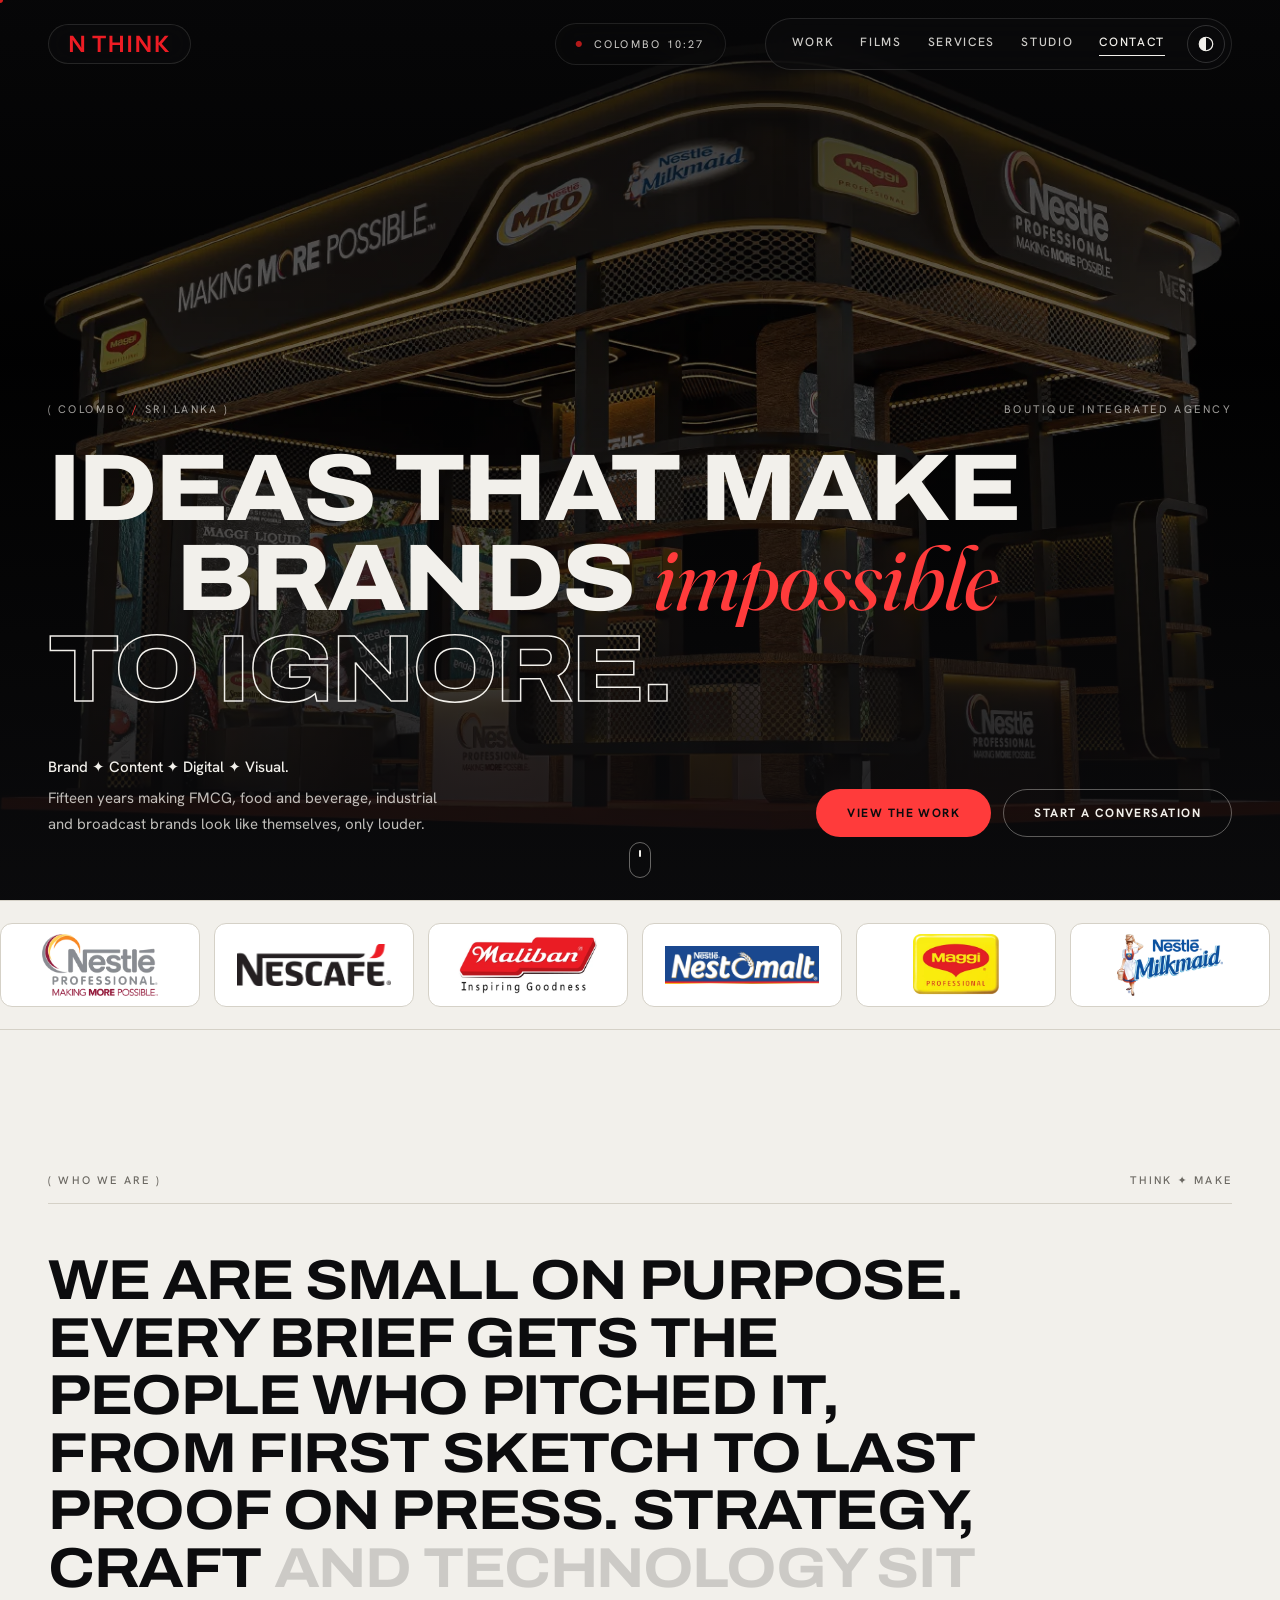
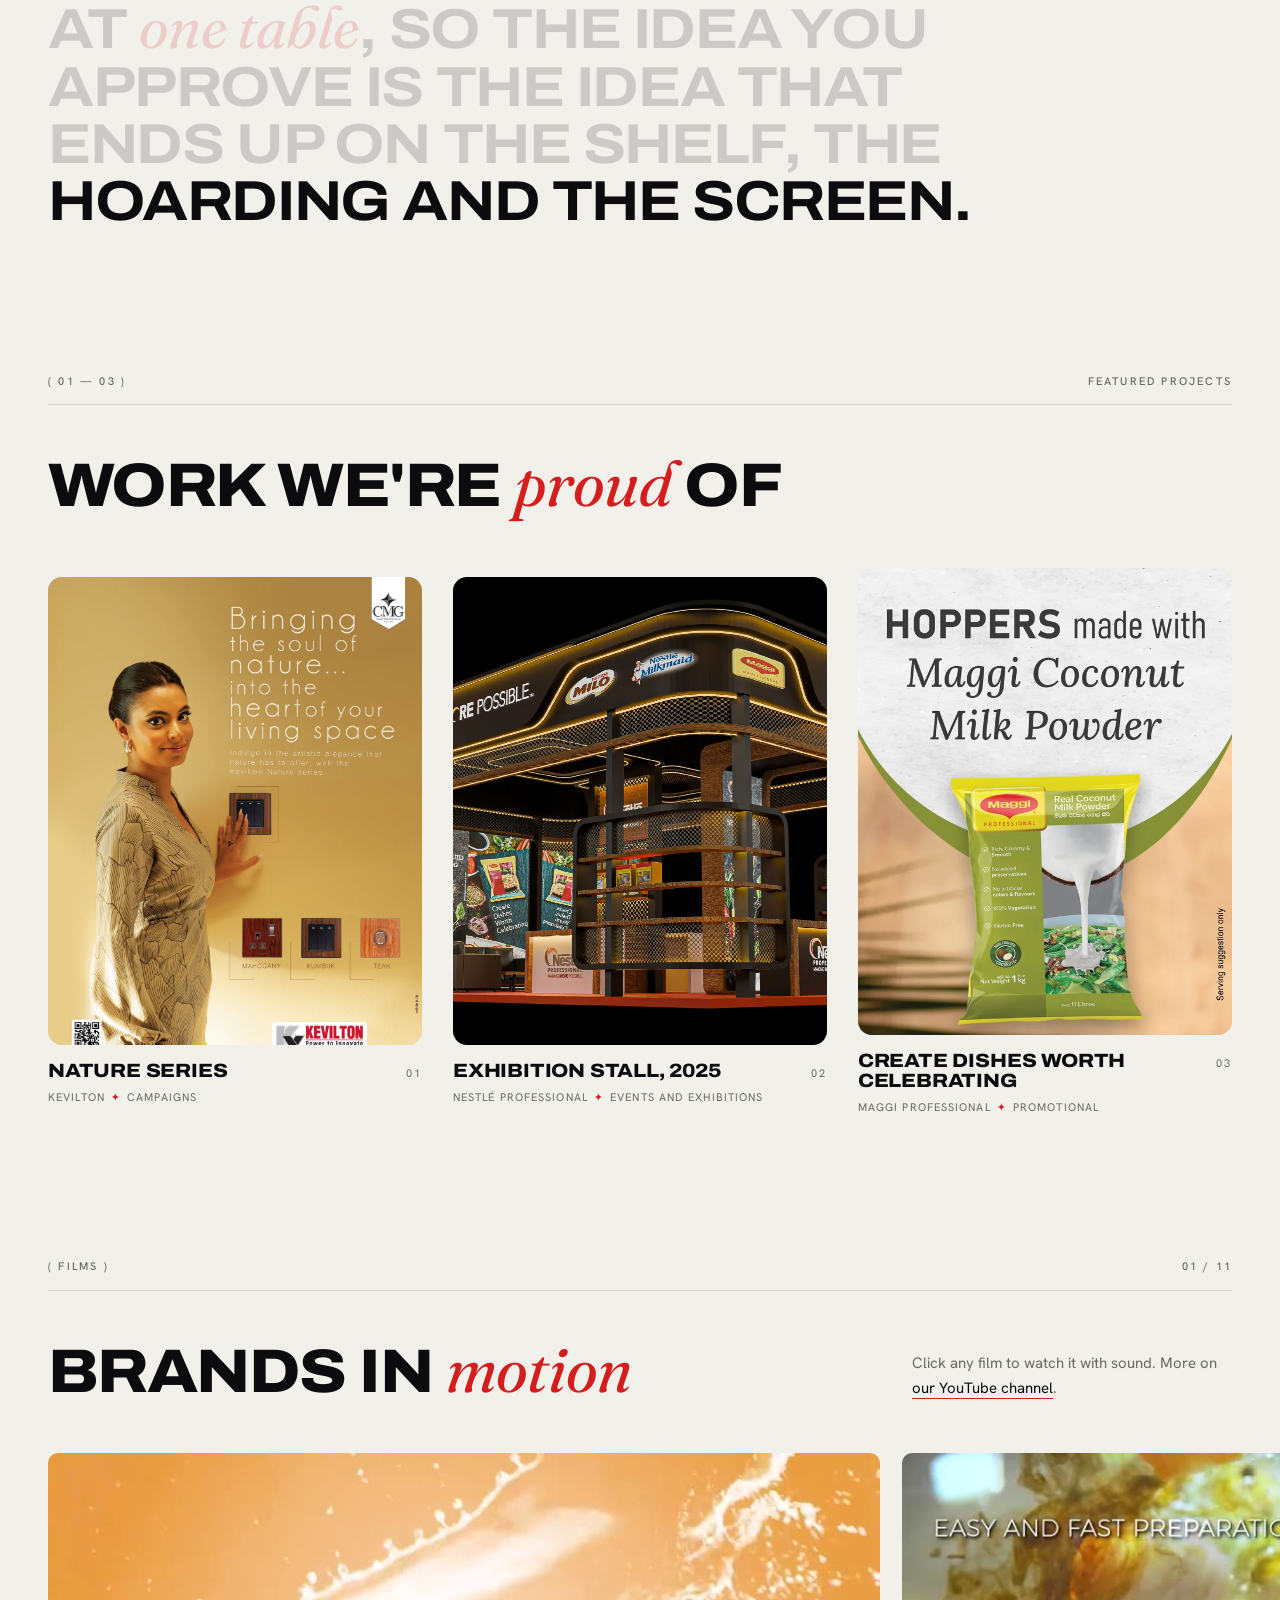
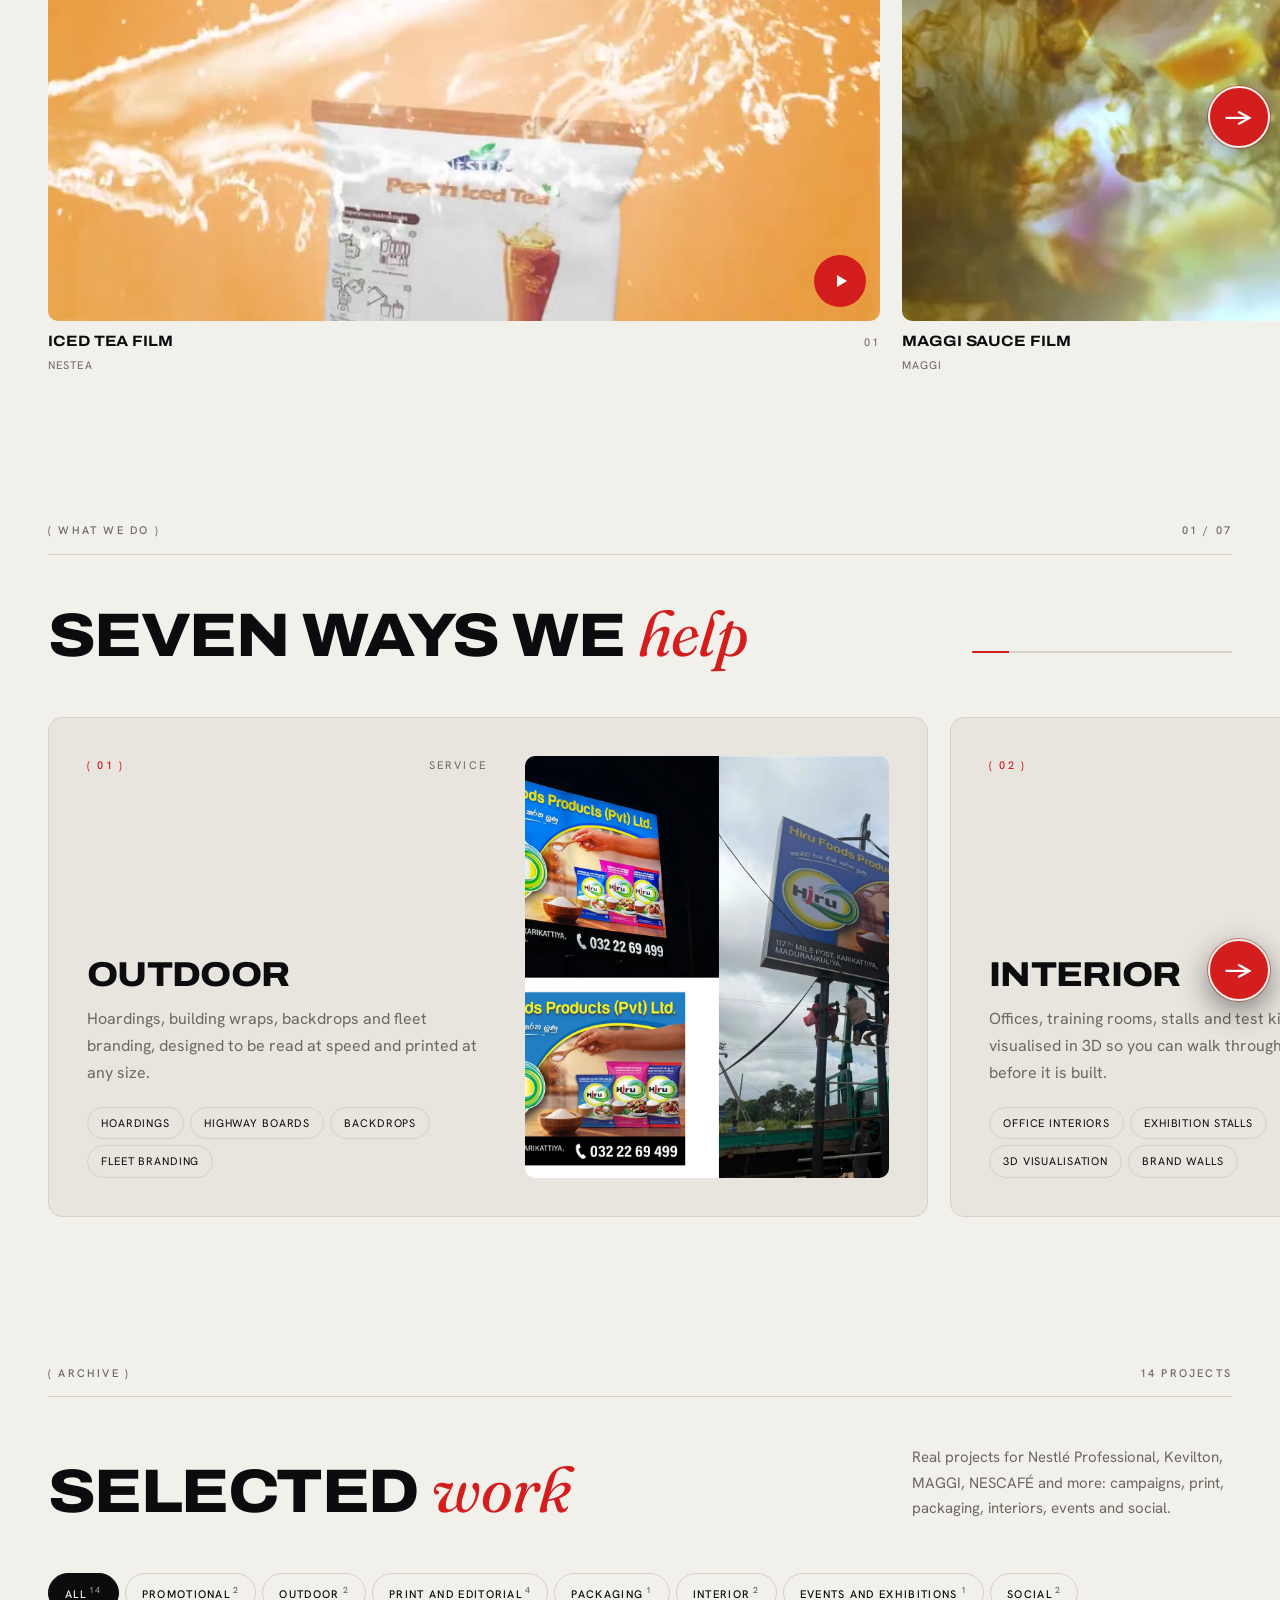
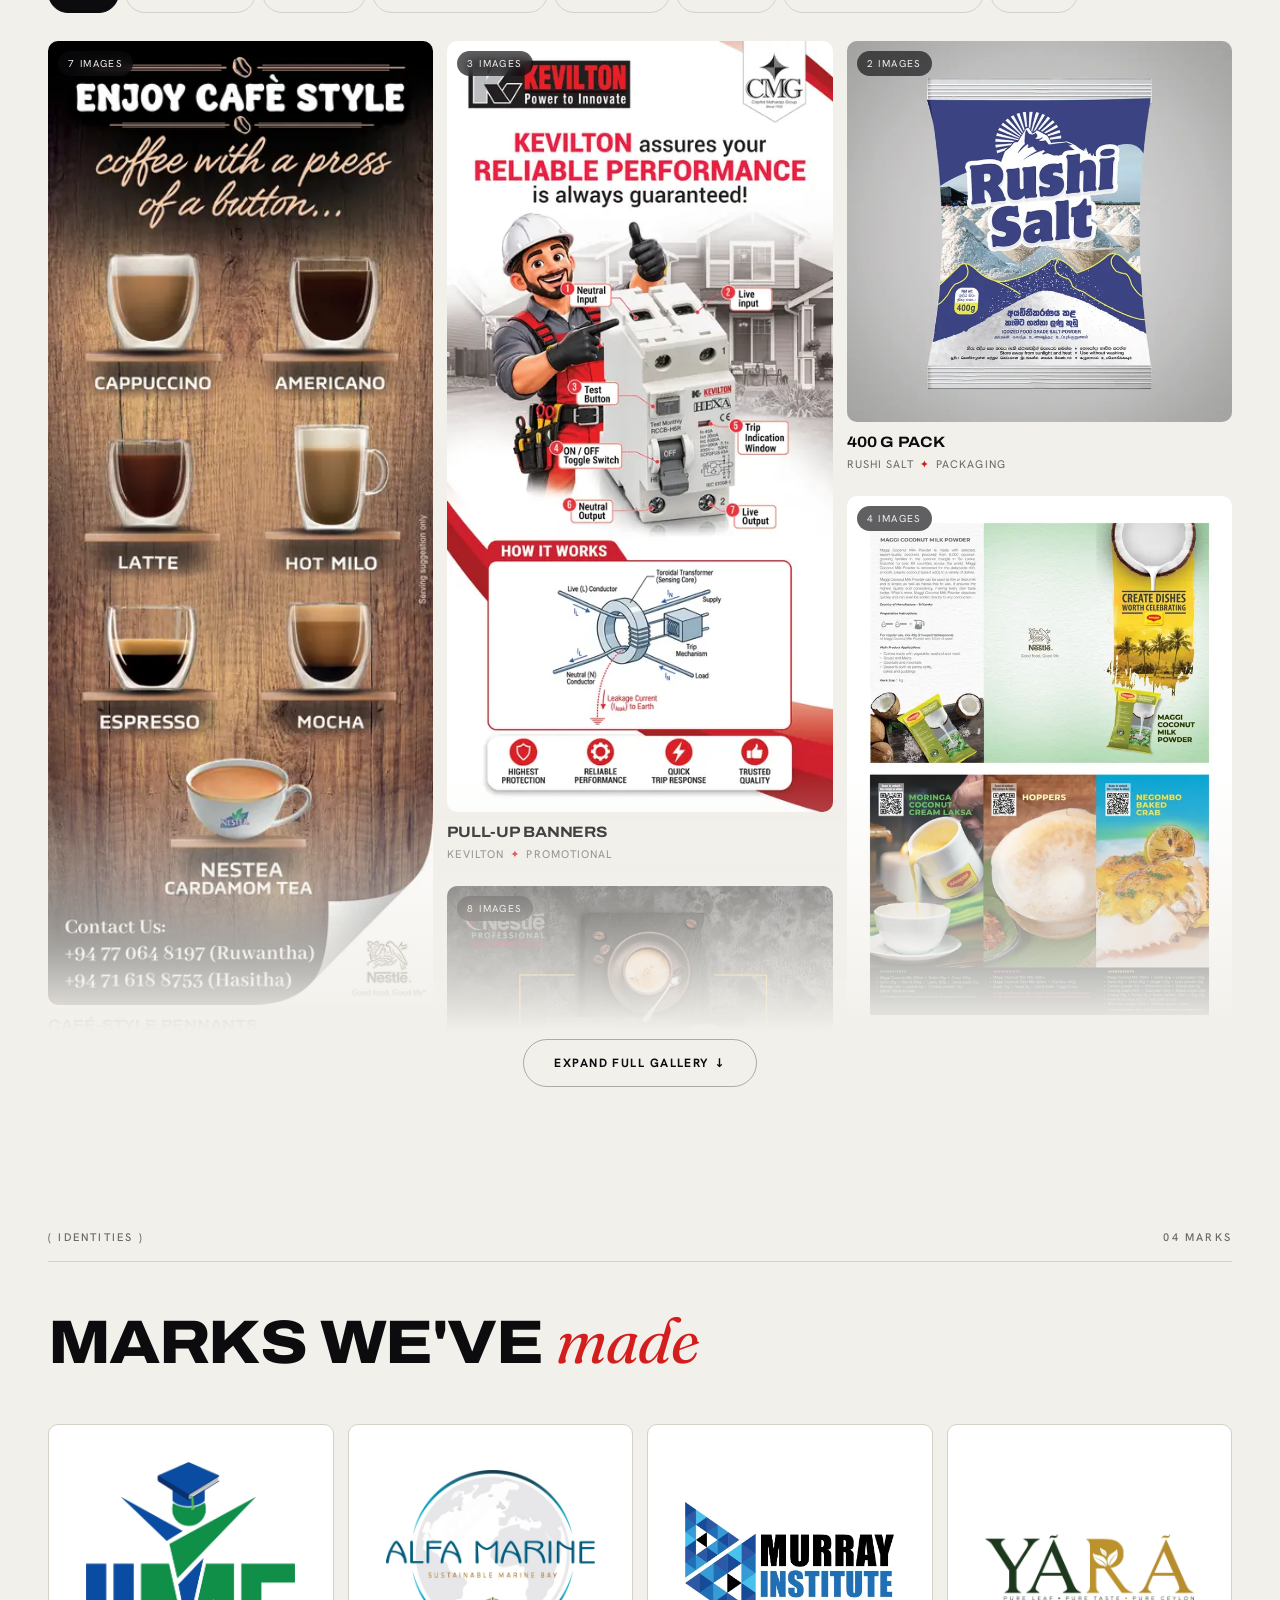
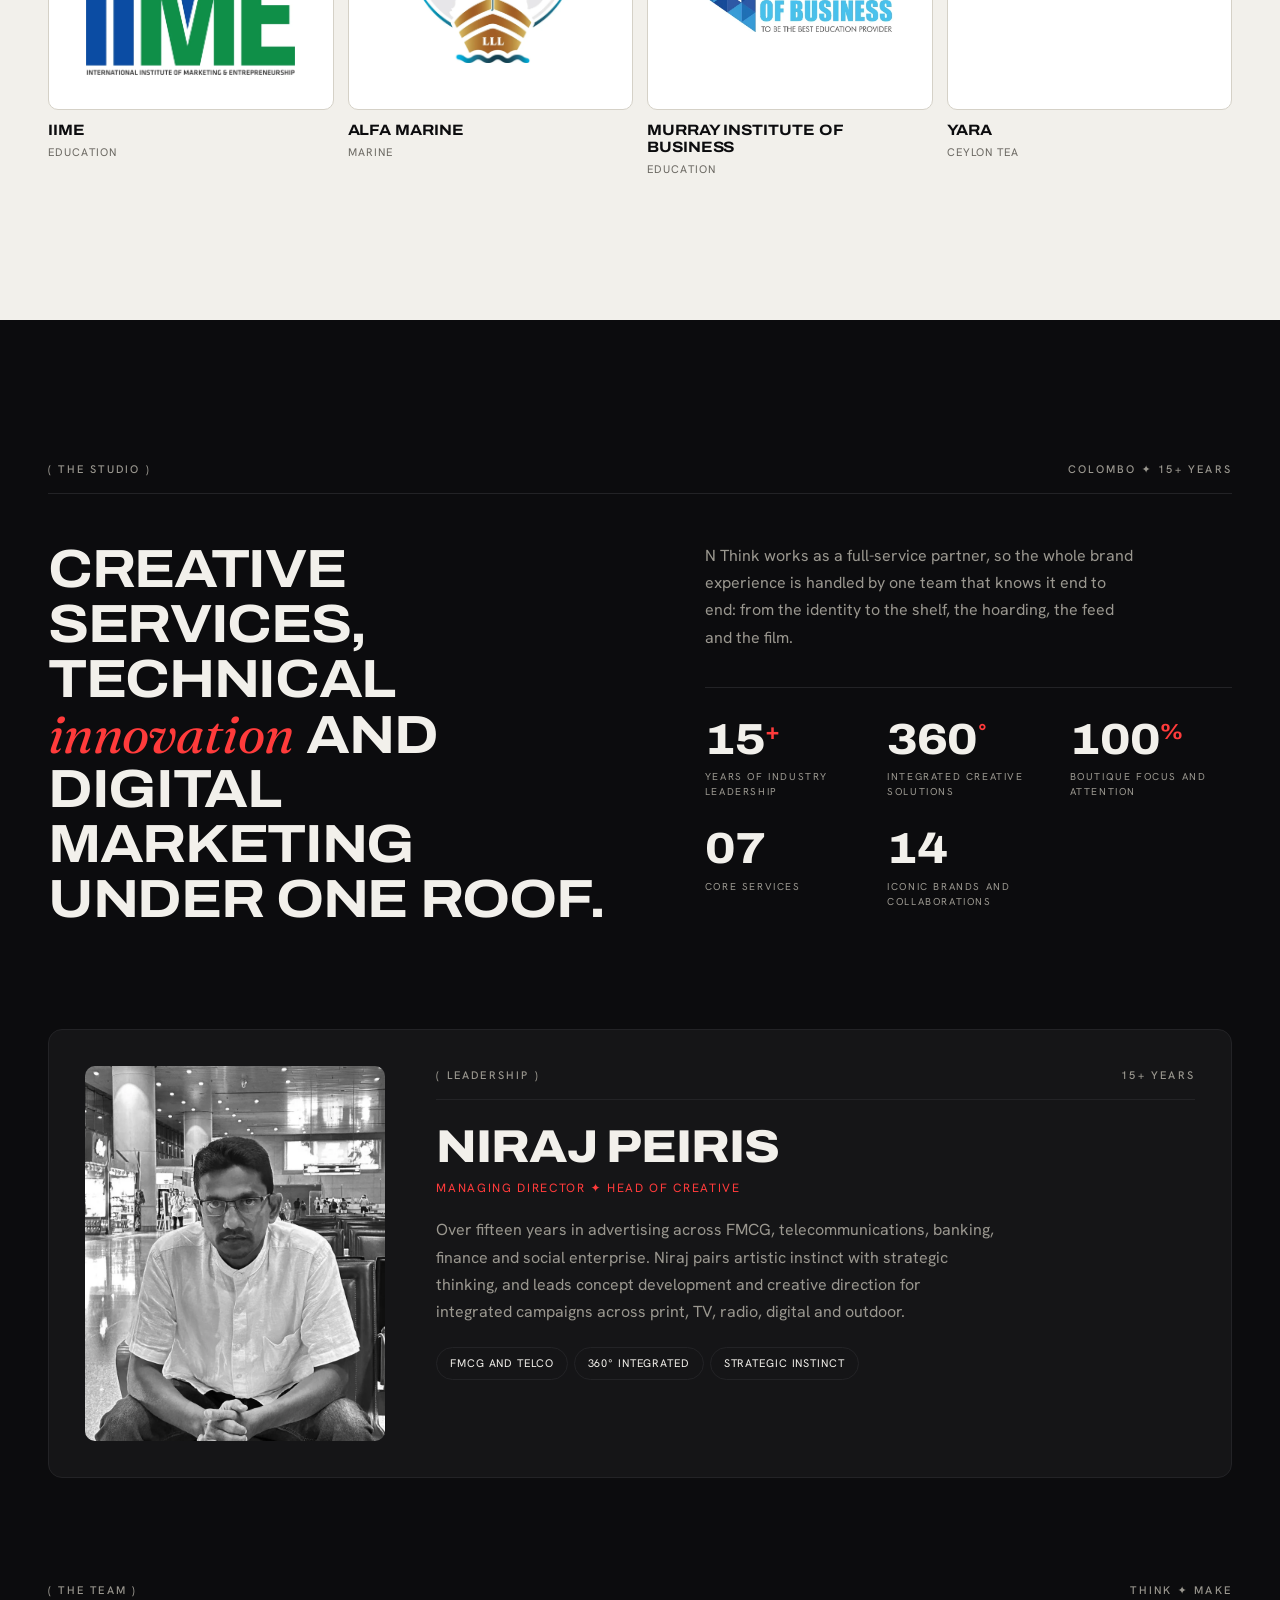
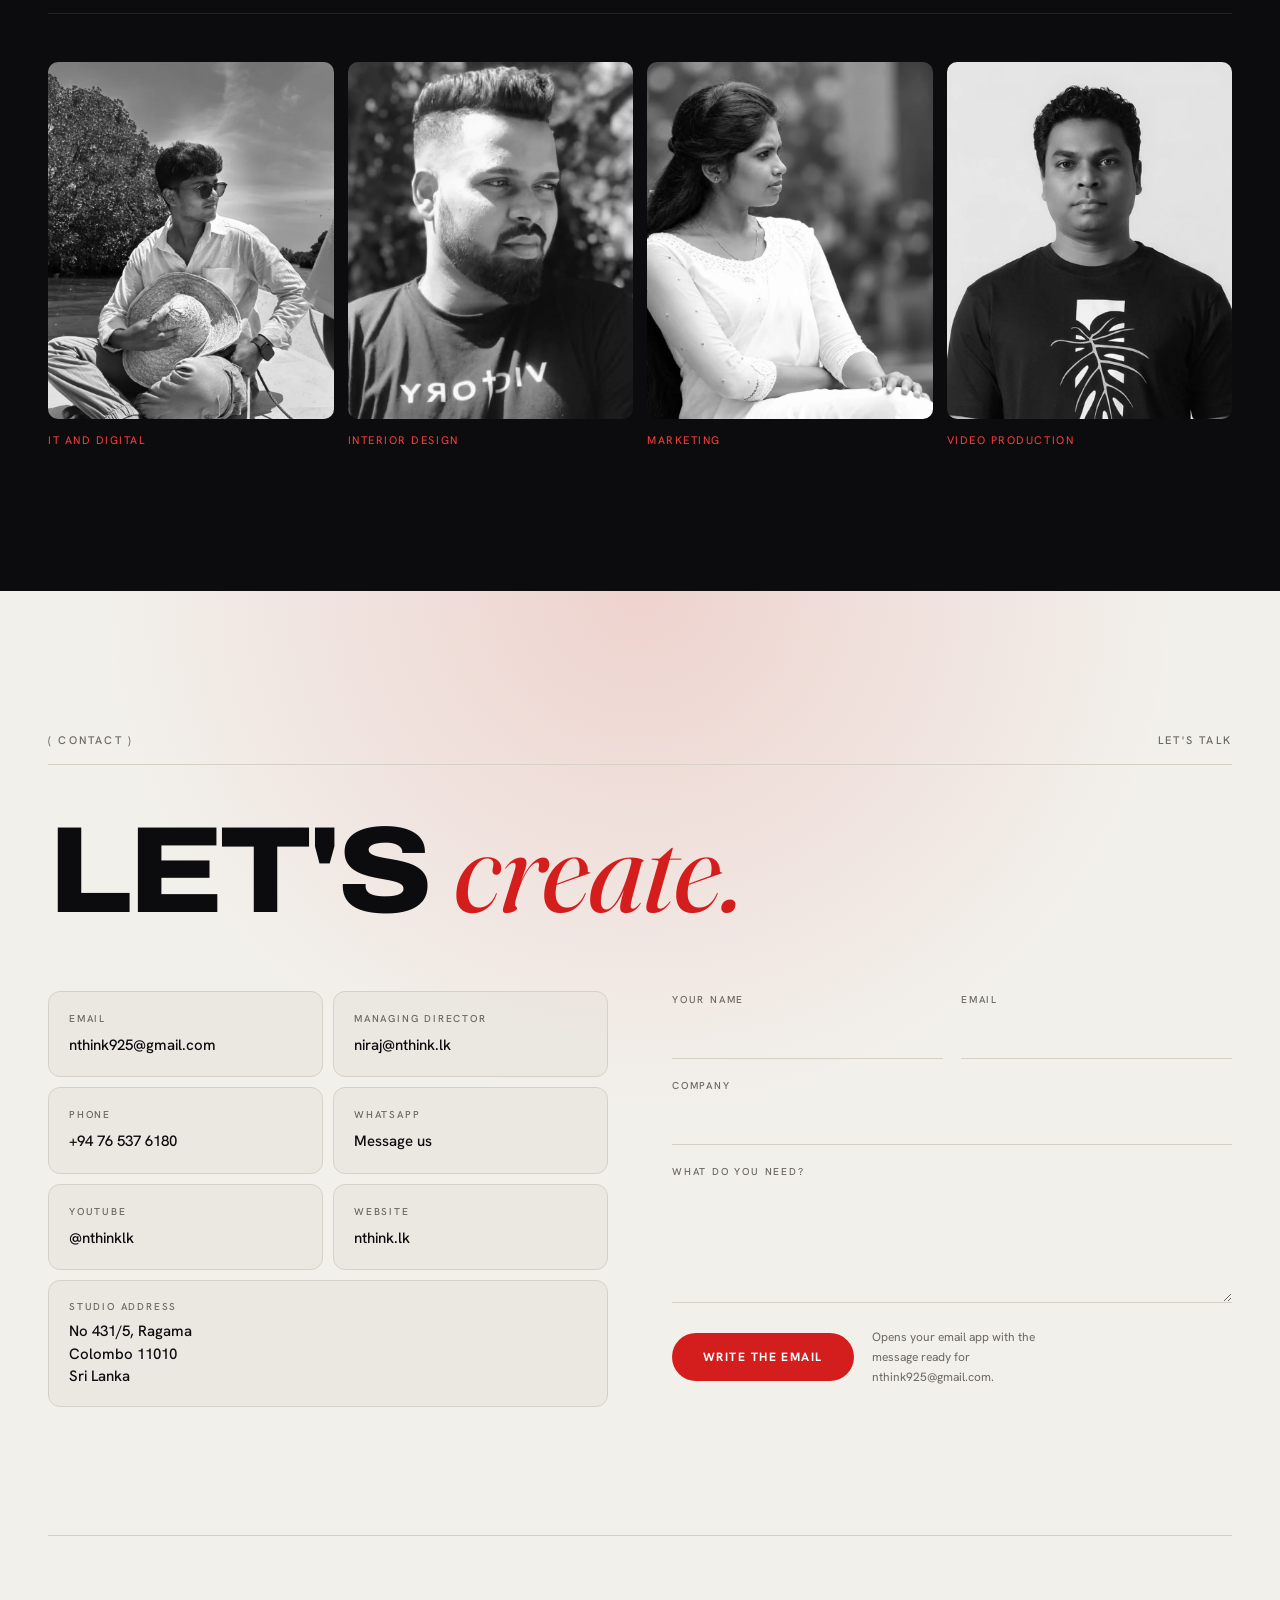
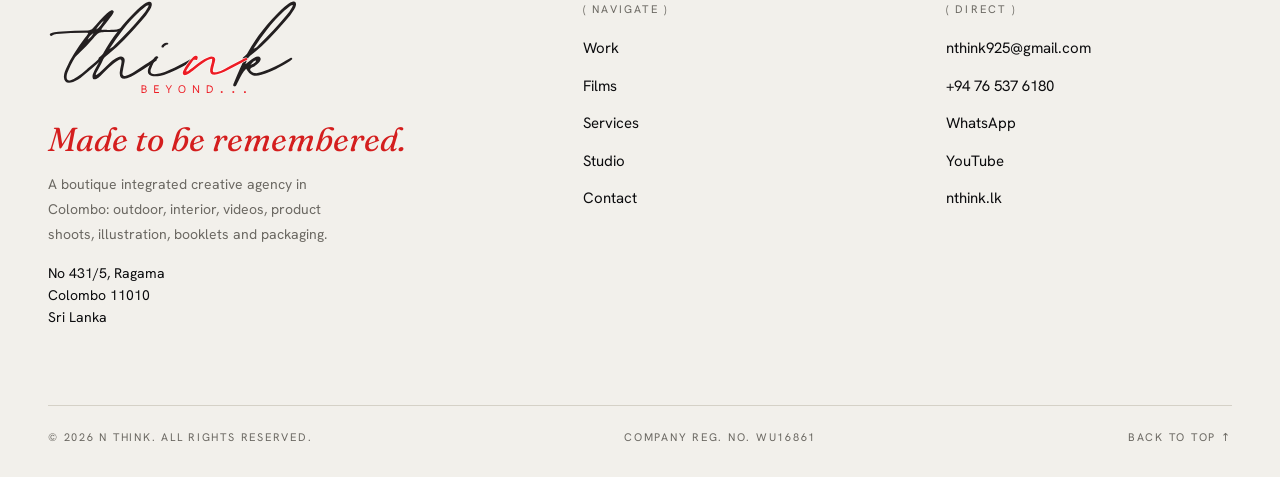
==== commit 8a6e00ca: "Separate Interior and Events categories, add Test kitchen" ====
--- a/index.html
+++ b/index.html
@@ -143,7 +143,7 @@
         <div class="label-row"><span>( Archive )</span><span id="workCount">Selected work</span></div>
         <div class="work-head">
           <h2 class="sec-title">Selected <em class="serif">work</em></h2>
-          <p class="work-note">Real projects for Nestlé Professional, Kevilton, MAGGI, NESCAFÉ and more: campaigns, print, packaging, spaces and social.</p>
+          <p class="work-note">Real projects for Nestlé Professional, Kevilton, MAGGI, NESCAFÉ and more: campaigns, print, packaging, interiors, events and social.</p>
         </div>
         <div class="filters" role="toolbar" aria-label="Filter work by category" id="filters"></div>
         <div class="masonry-wrap" id="masonryWrap">
--- a/assets/css/style.css
+++ b/assets/css/style.css
@@ -264,7 +264,7 @@
 .leader-photo { align-self: start; width: 100%; height: auto; aspect-ratio: 4 / 5; object-fit: cover; border-radius: 10px; }
 /* Team row: matching black-and-white portraits */
 .team { margin-top: clamp(60px, 8vw, 110px); }
-.team-grid { display: grid; grid-template-columns: repeat(3, 1fr); gap: 14px; }
+.team-grid { display: grid; grid-template-columns: repeat(4, 1fr); gap: 14px; }
 .member { margin: 0; }
 .member img { width: 100%; height: auto; aspect-ratio: 4 / 5; object-fit: cover; border-radius: 10px; filter: grayscale(1); transition: transform .8s var(--ease); }
 .member:hover img { transform: scale(1.02); }
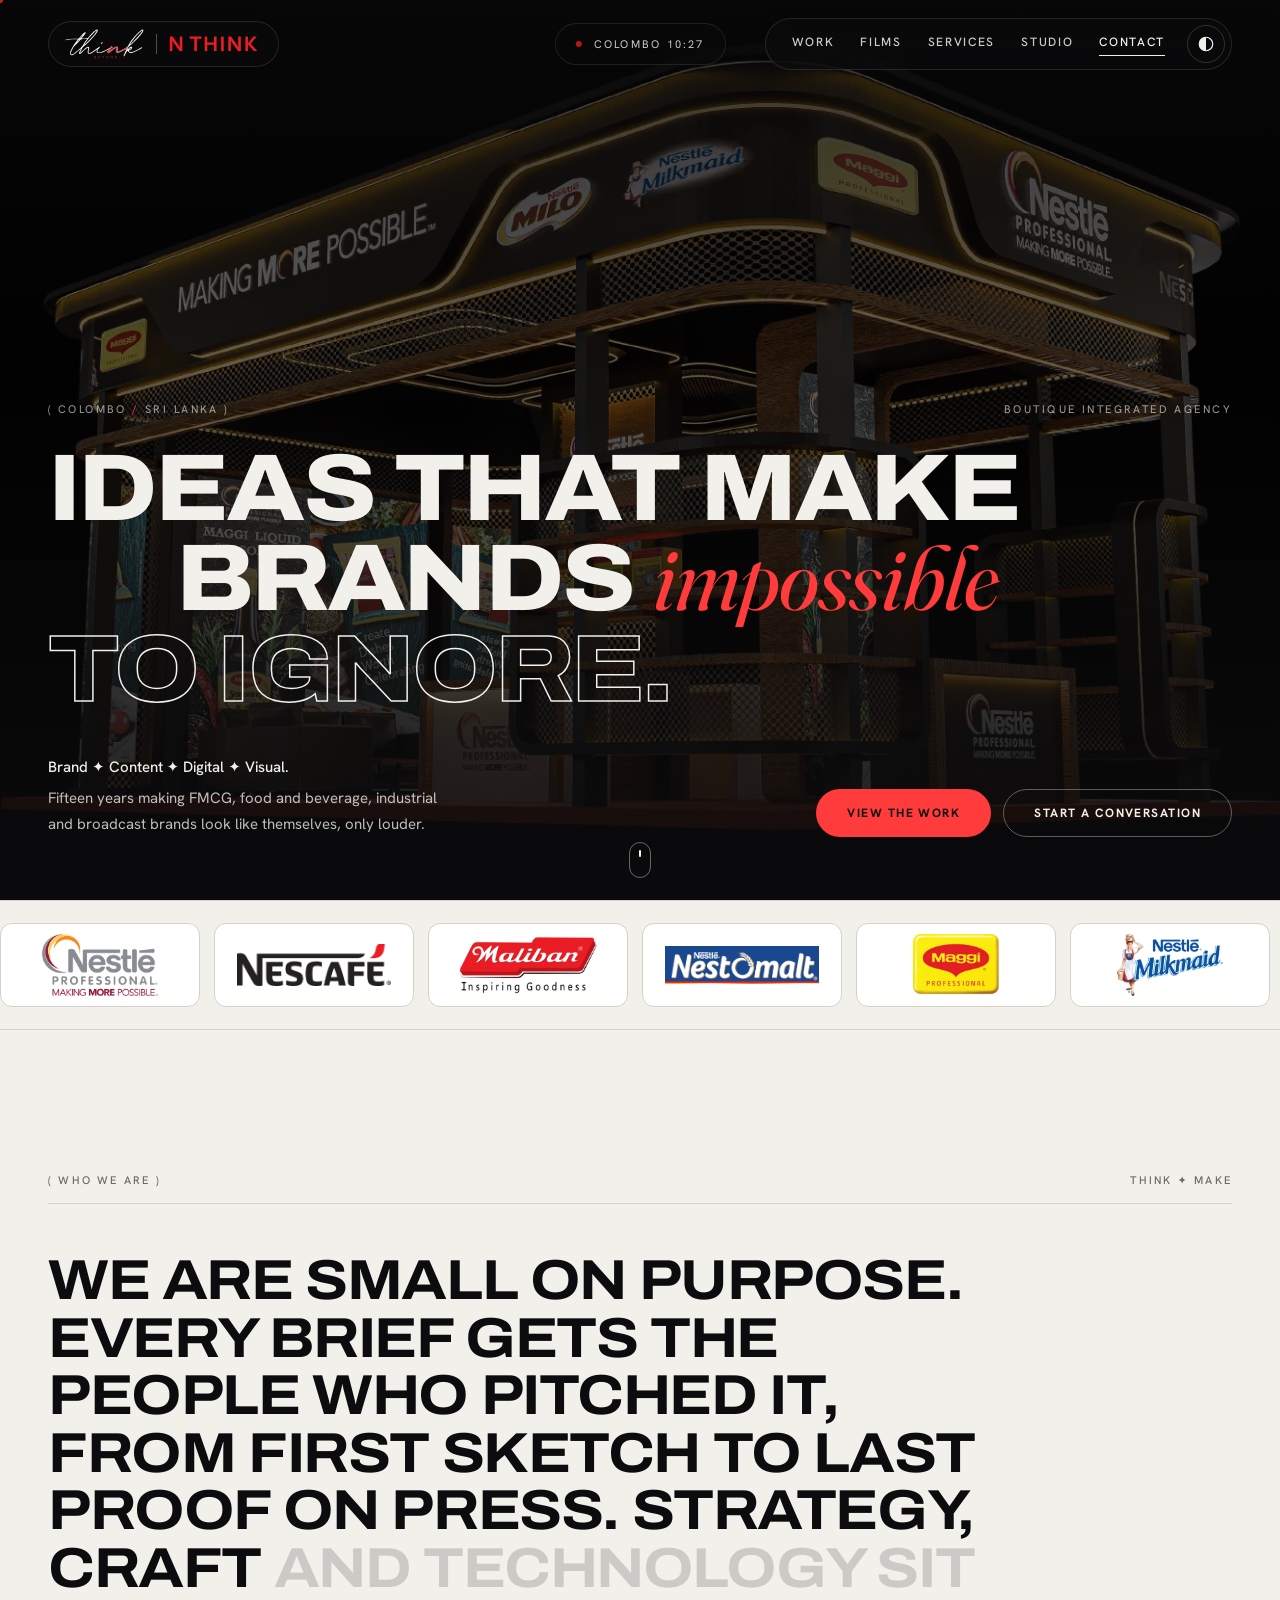
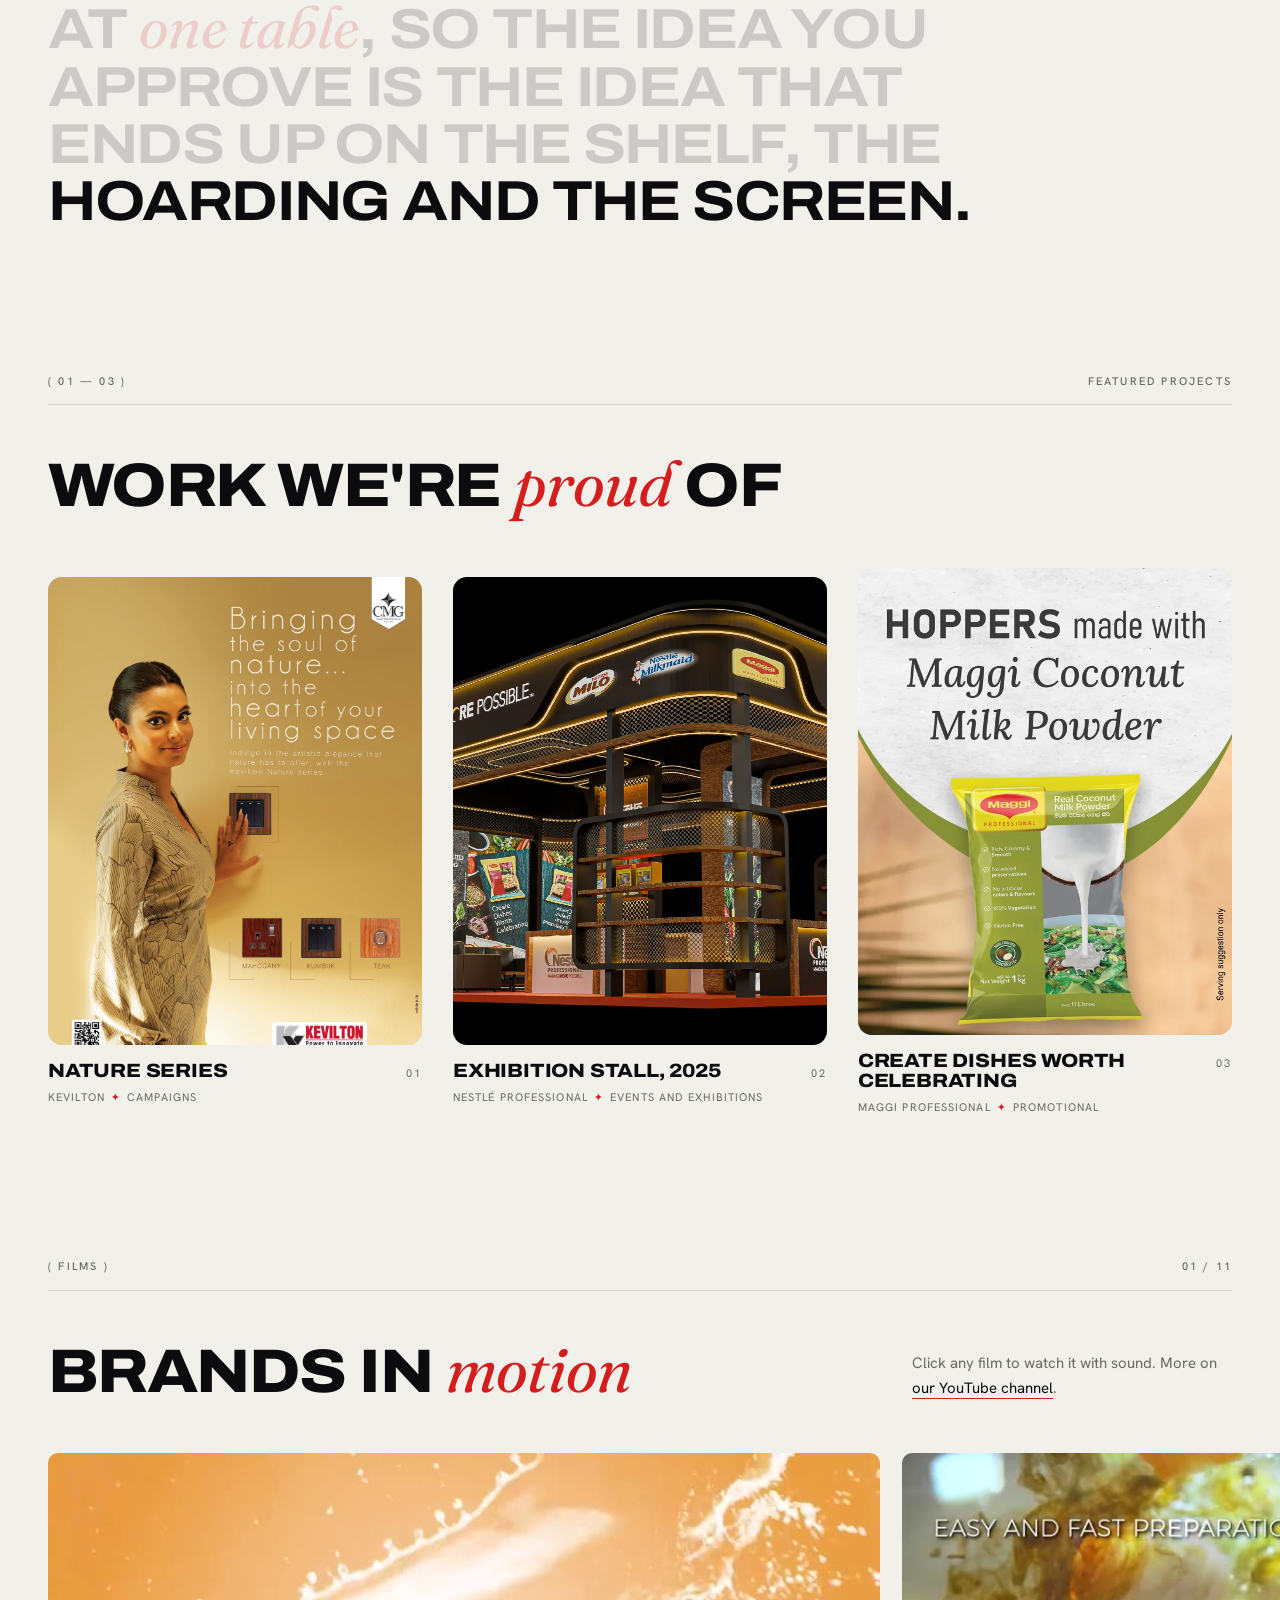
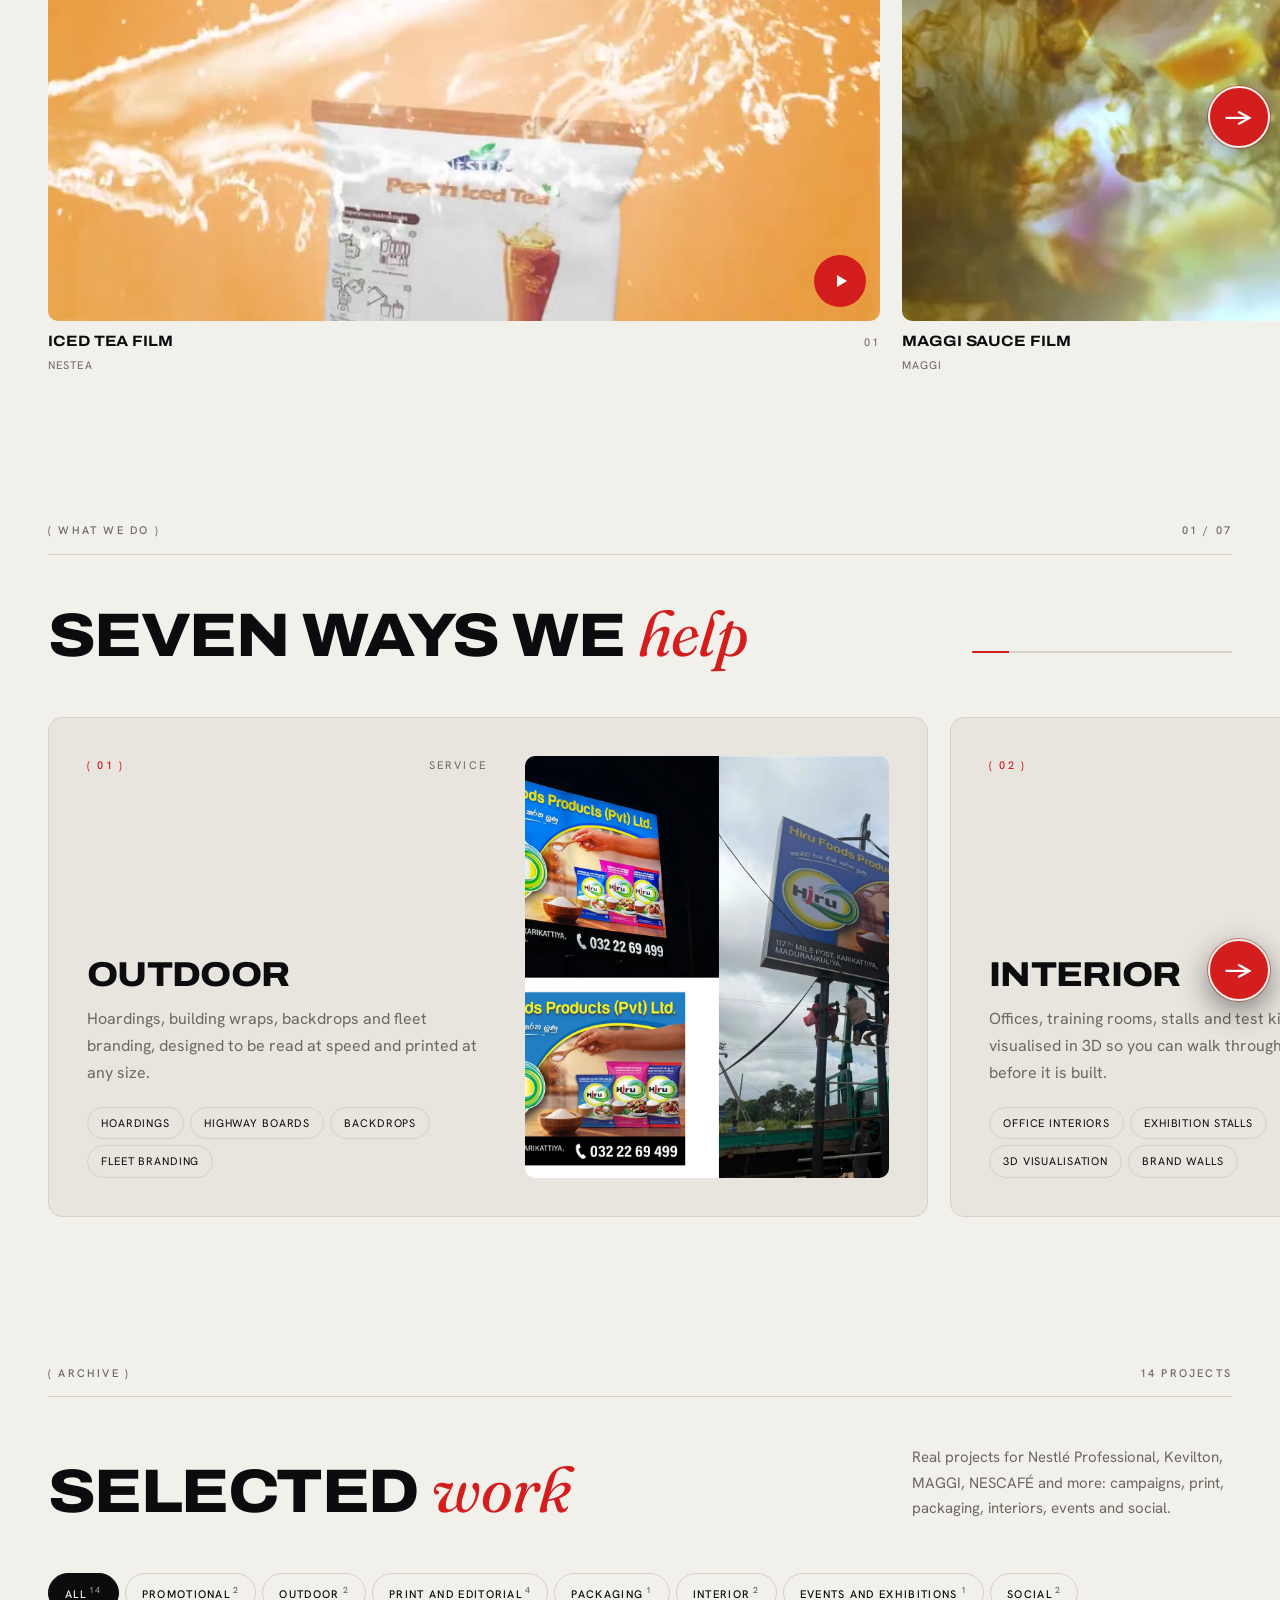
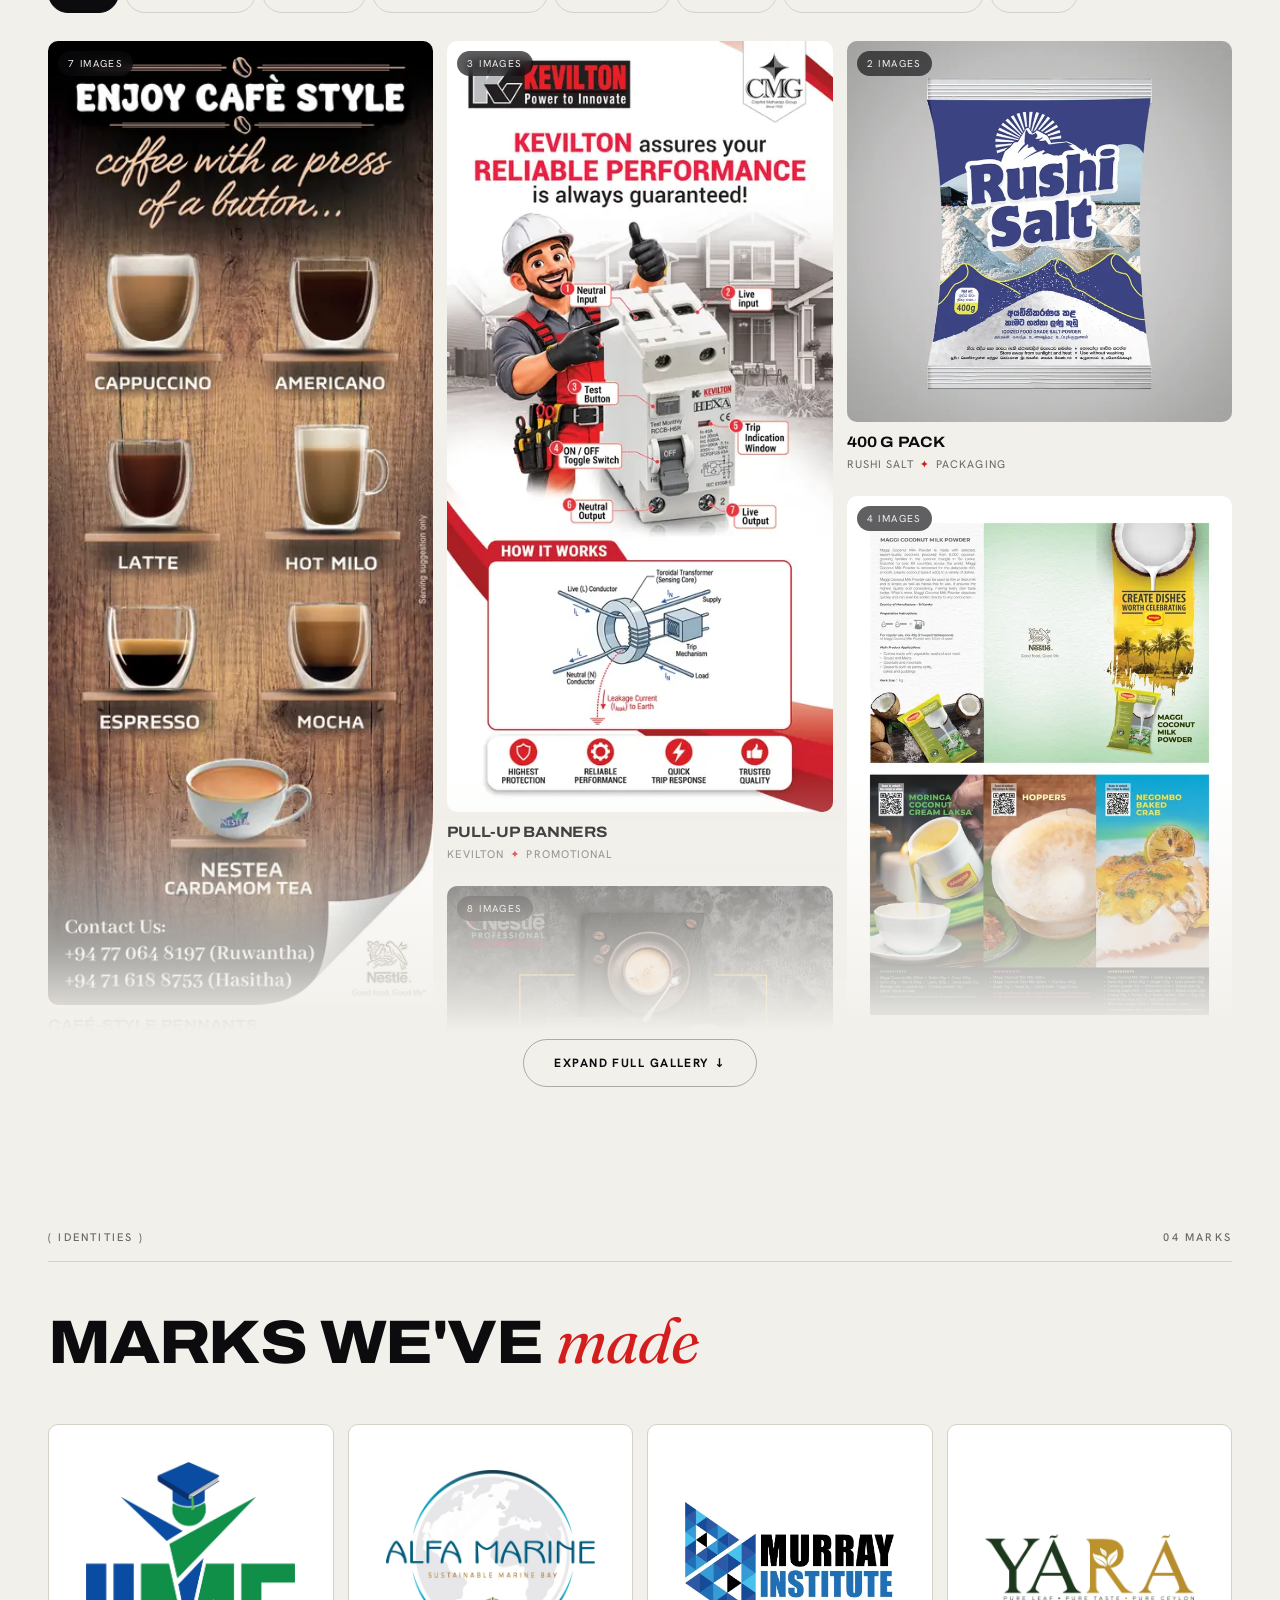
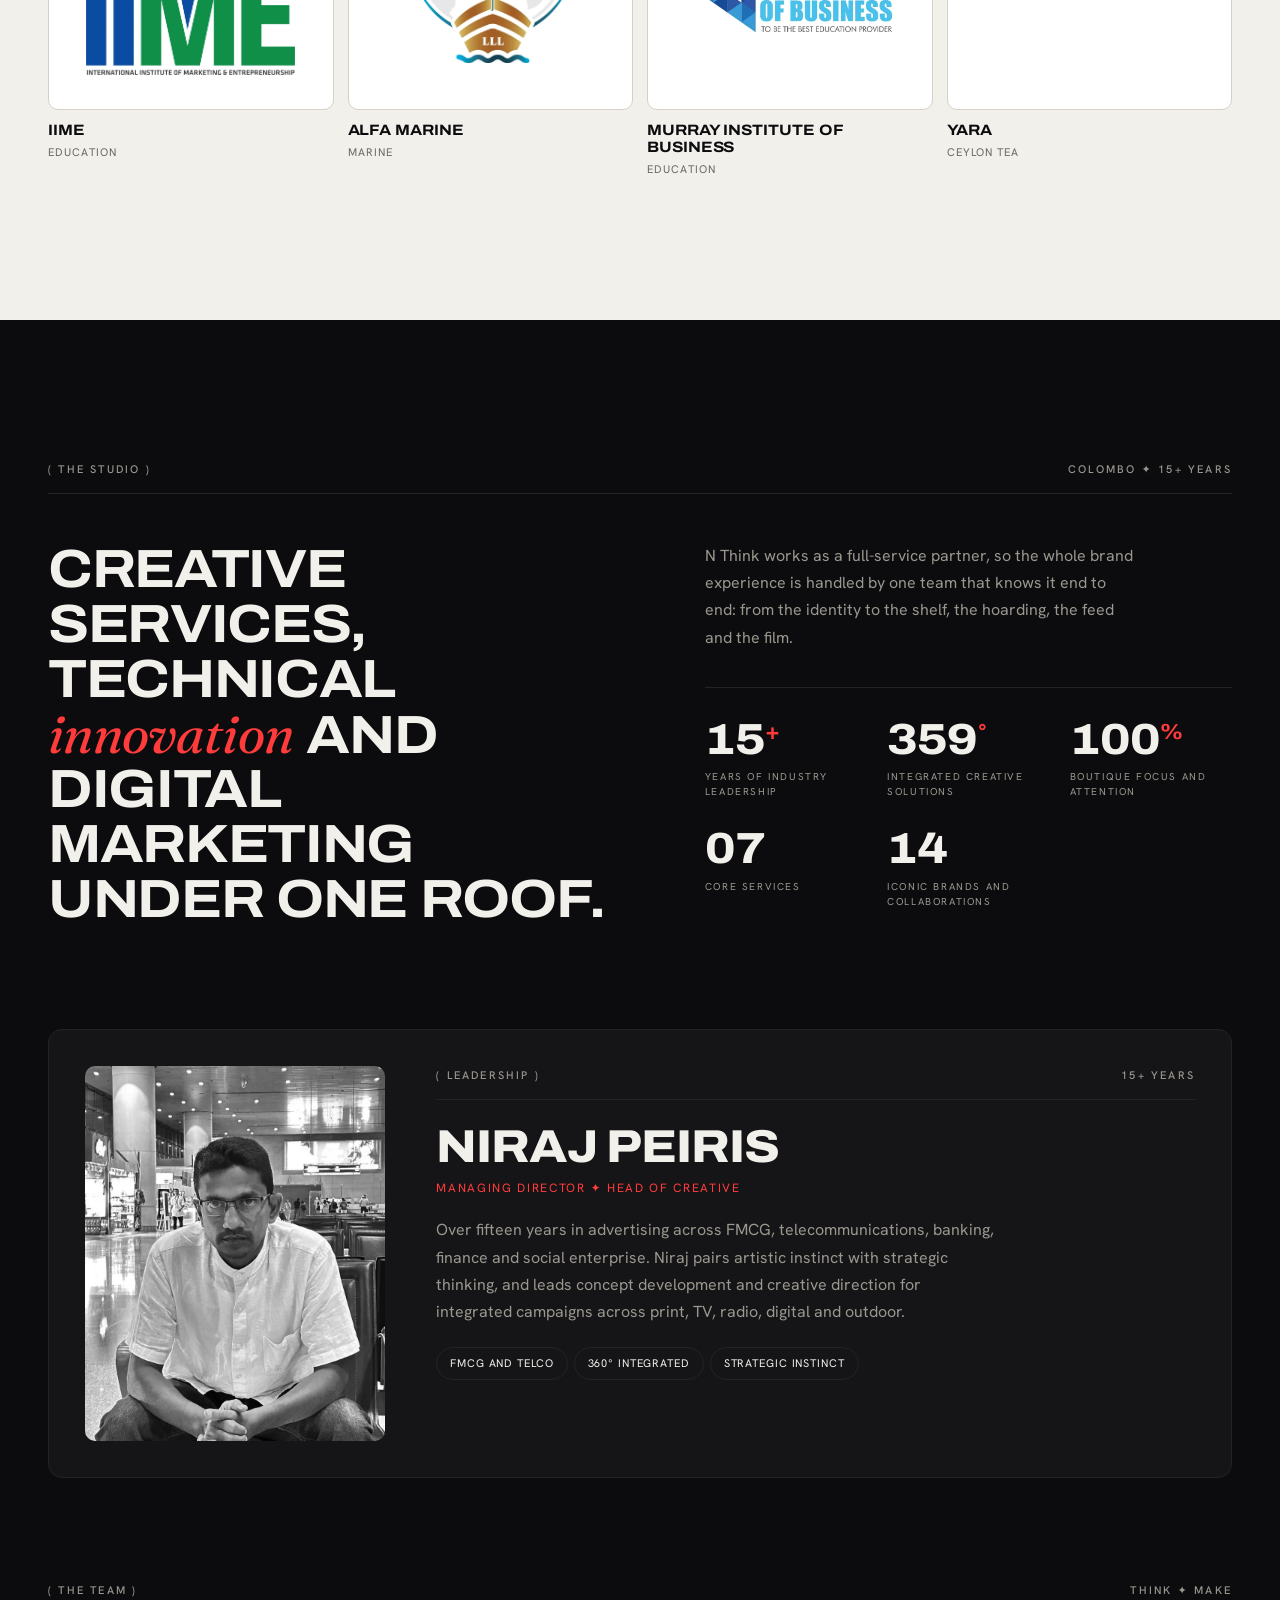
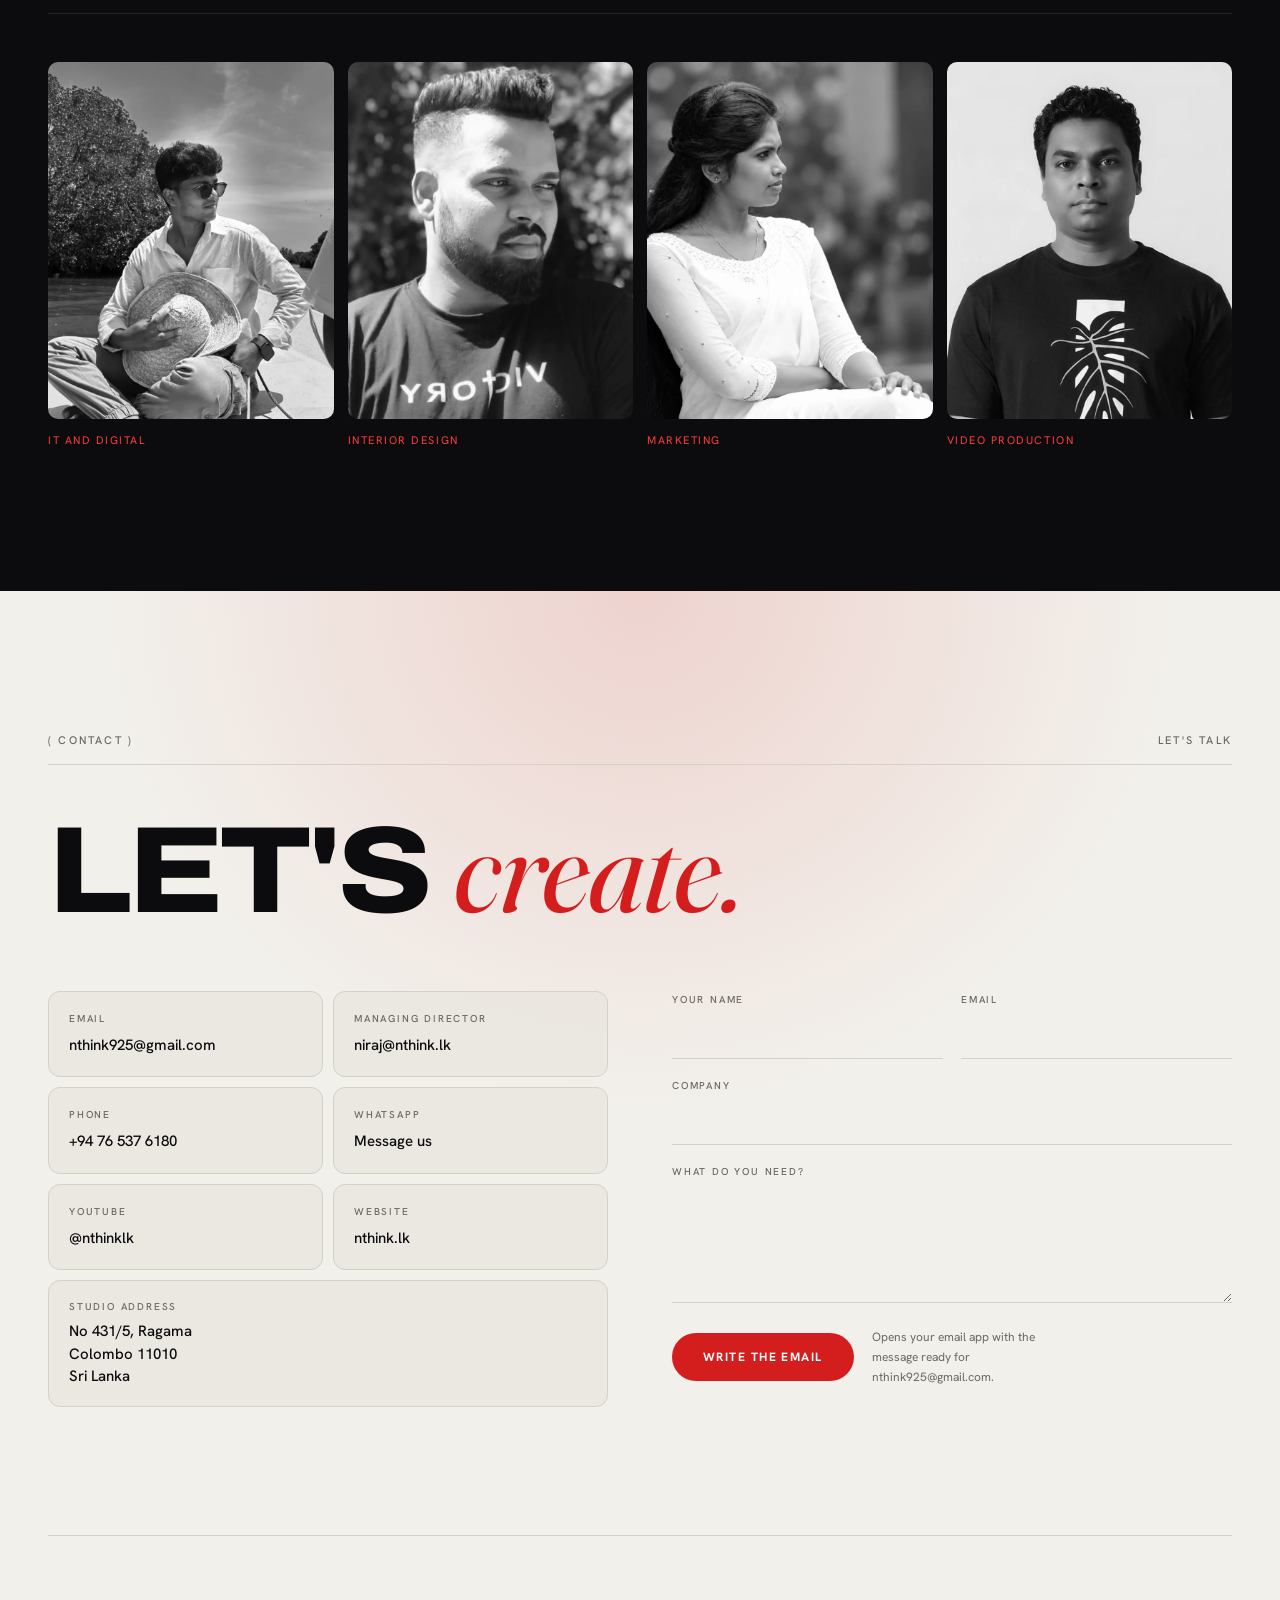
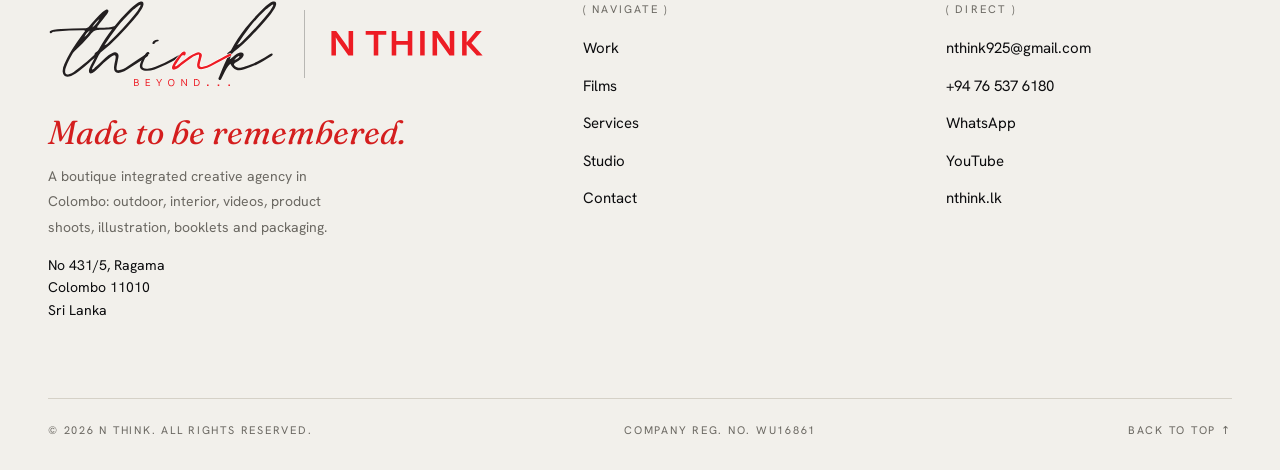
==== commit e3466f92: "Show script logo with N THINK text in top bar and footer" ====
--- a/index.html
+++ b/index.html
@@ -37,7 +37,11 @@
   <!-- ============ Navigation: three glass pills ============ -->
   <header class="nav">
     <a class="pill nav-logo" href="#hero" aria-label="N Think, back to top">
-      <img src="assets/logo/logo-wordmark.svg" alt="N Think" width="106" height="18">
+      <!-- Script "think beyond" logo (cream over the hero, ink on light pills), then the N THINK wordmark -->
+      <img class="nav-script nav-script-cream" src="assets/logo/logo-script-light.svg" alt="" width="79" height="30">
+      <img class="nav-script nav-script-ink" src="assets/logo/logo-script.svg" alt="" width="79" height="30">
+      <span class="nav-divider" aria-hidden="true"></span>
+      <img class="nav-word" src="assets/logo/logo-wordmark.svg" alt="N Think" width="106" height="18">
     </a>
     <div class="pill nav-clock" aria-label="Local time in Colombo"><span class="dot">●</span> Colombo <span id="clock">--:--</span></div>
     <div class="pill nav-right">
@@ -233,6 +237,8 @@
               <a class="logo-big" href="#hero" aria-label="N Think, back to top">
                 <img class="logo-ink" src="assets/logo/logo-script.svg" alt="N Think — think beyond" width="240" height="91">
                 <img class="logo-cream" src="assets/logo/logo-script-light.svg" alt="" width="240" height="91">
+                <span class="logo-divider" aria-hidden="true"></span>
+                <img class="logo-word" src="assets/logo/logo-wordmark.svg" alt="" width="170" height="30">
               </a>
               <p class="footer-tagline">Made to be remembered.</p>
               <p class="footer-blurb">A boutique integrated creative agency in Colombo: outdoor, interior, videos, product shoots, illustration, booklets and packaging.</p>
--- a/assets/css/style.css
+++ b/assets/css/style.css
@@ -94,8 +94,16 @@
 .pill { background: rgba(12, 12, 14, .5); backdrop-filter: blur(14px); -webkit-backdrop-filter: blur(14px); border: 1px solid rgba(242, 240, 235, .12); border-radius: 999px; color: #F2F0EB; }
 /* After the hero, pills match the page theme */
 .nav.past .pill { background: color-mix(in srgb, var(--bg) 70%, transparent); border-color: var(--line); color: var(--fg); }
-.nav-logo { justify-self: start; display: inline-flex; align-items: baseline; gap: .12em; padding: 10px 20px; text-decoration: none; font-family: var(--display); font-size: 20px; letter-spacing: -.02em; line-height: 1; }
-.nav-logo img { display: block; height: 18px; width: auto; }   /* red N THINK wordmark */
+.nav-logo { justify-self: start; display: inline-flex; align-items: center; gap: .12em; padding: 10px 20px; text-decoration: none; font-family: var(--display); font-size: 20px; letter-spacing: -.02em; line-height: 1; }
+.nav-logo { gap: 12px; padding: 7px 20px 7px 16px; }
+.nav-logo img { display: block; width: auto; }
+.nav-word { height: 16px; }                                   /* red N THINK wordmark */
+.nav-script { height: 30px; }                                 /* handwritten "think beyond" logo */
+.nav-divider { width: 1px; height: 20px; background: currentColor; opacity: .3; }
+/* Over the hero the pill is dark, so use the cream logo; on light pills (light theme, past the hero) use the ink one */
+.nav-logo .nav-script-ink { display: none; }
+[data-theme="light"] .nav.past .nav-script-ink { display: block; }
+[data-theme="light"] .nav.past .nav-script-cream { display: none; }
 .logo-n { font-weight: 800; color: var(--accent); }
 .logo-think { font-weight: 600; }
 .nav-clock { justify-self: center; padding: 11px 20px; font-size: 11px; letter-spacing: .2em; text-transform: uppercase; opacity: .85; white-space: nowrap; font-variant-numeric: tabular-nums; }
@@ -300,8 +308,11 @@
 
 .footer { margin-top: clamp(80px, 10vw, 130px); padding-top: clamp(40px, 5vw, 64px); border-top: 1px solid var(--line); }
 .footer-cols { display: grid; grid-template-columns: 1.6fr 1fr 1fr; gap: clamp(32px, 6vw, 96px); padding-bottom: clamp(40px, 6vw, 80px); }
-.logo-big { display: inline-block; text-decoration: none; }
-.logo-big img { display: block; width: clamp(180px, 20vw, 250px); height: auto; }
+.logo-big { display: inline-flex; align-items: center; gap: clamp(16px, 2vw, 26px); text-decoration: none; color: var(--fg); }
+.logo-big .logo-ink, .logo-big .logo-cream { display: block; width: clamp(160px, 18vw, 230px); height: auto; }
+/* Thin line and the N THINK wordmark beside the script logo */
+.logo-divider { align-self: stretch; width: 1px; margin: 10px 0; background: currentColor; opacity: .25; }
+.logo-word { display: block; width: clamp(110px, 12vw, 160px); height: auto; }
 /* Show the dark-ink logo on light backgrounds and the cream one on dark */
 .logo-cream { display: none !important; }
 [data-theme="dark"] .logo-ink { display: none !important; }
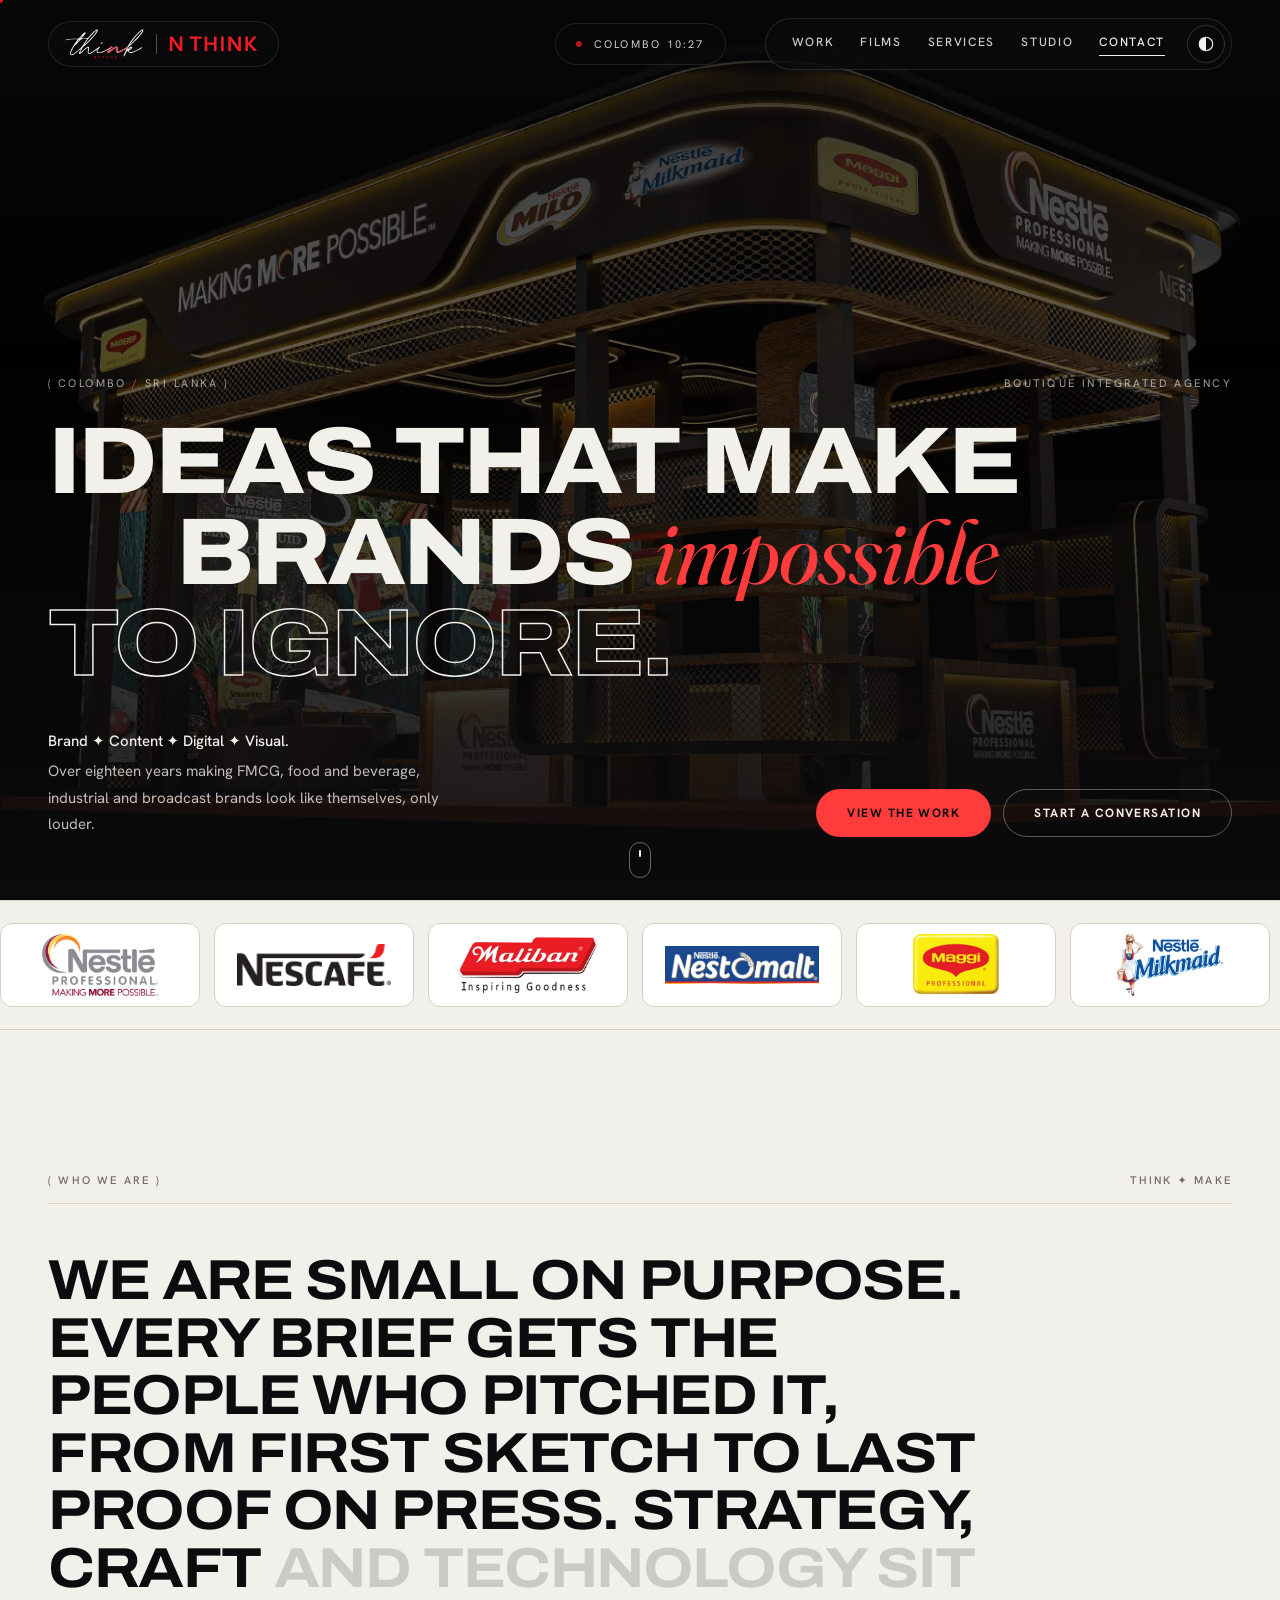
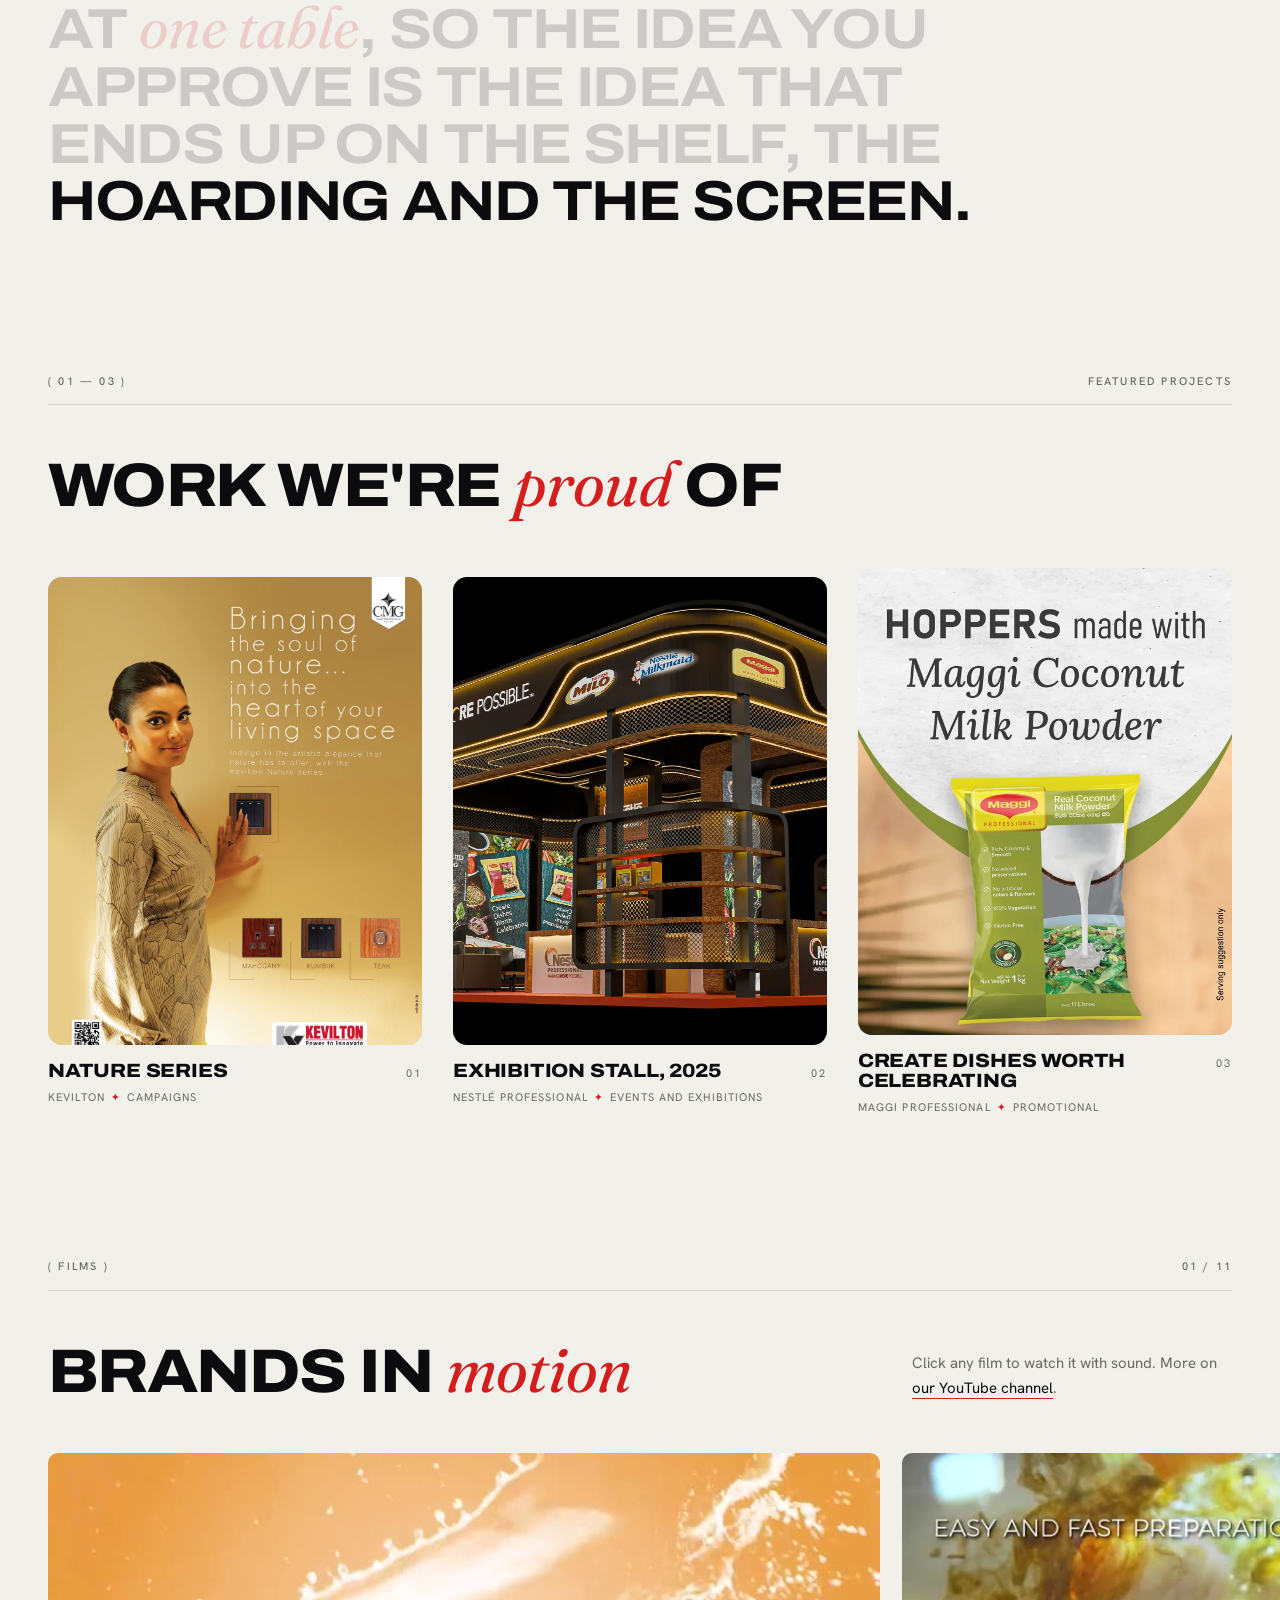
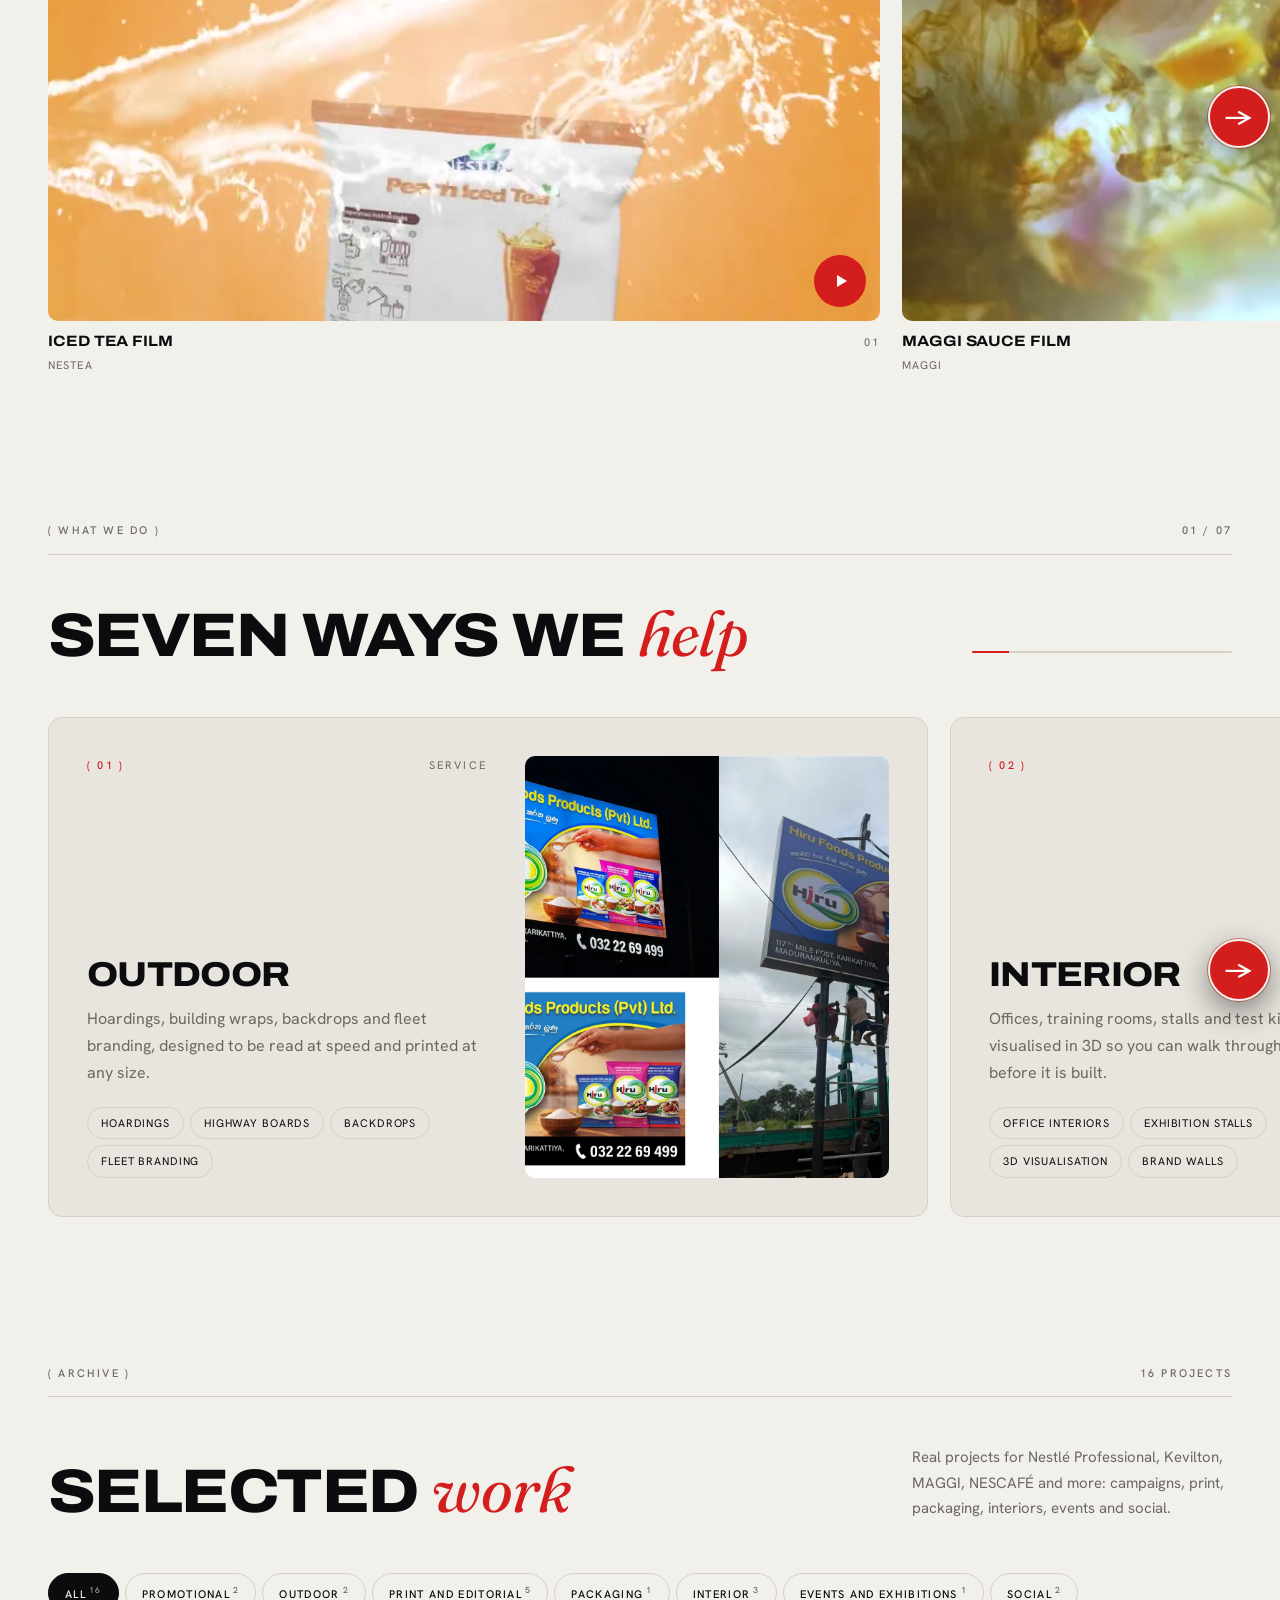
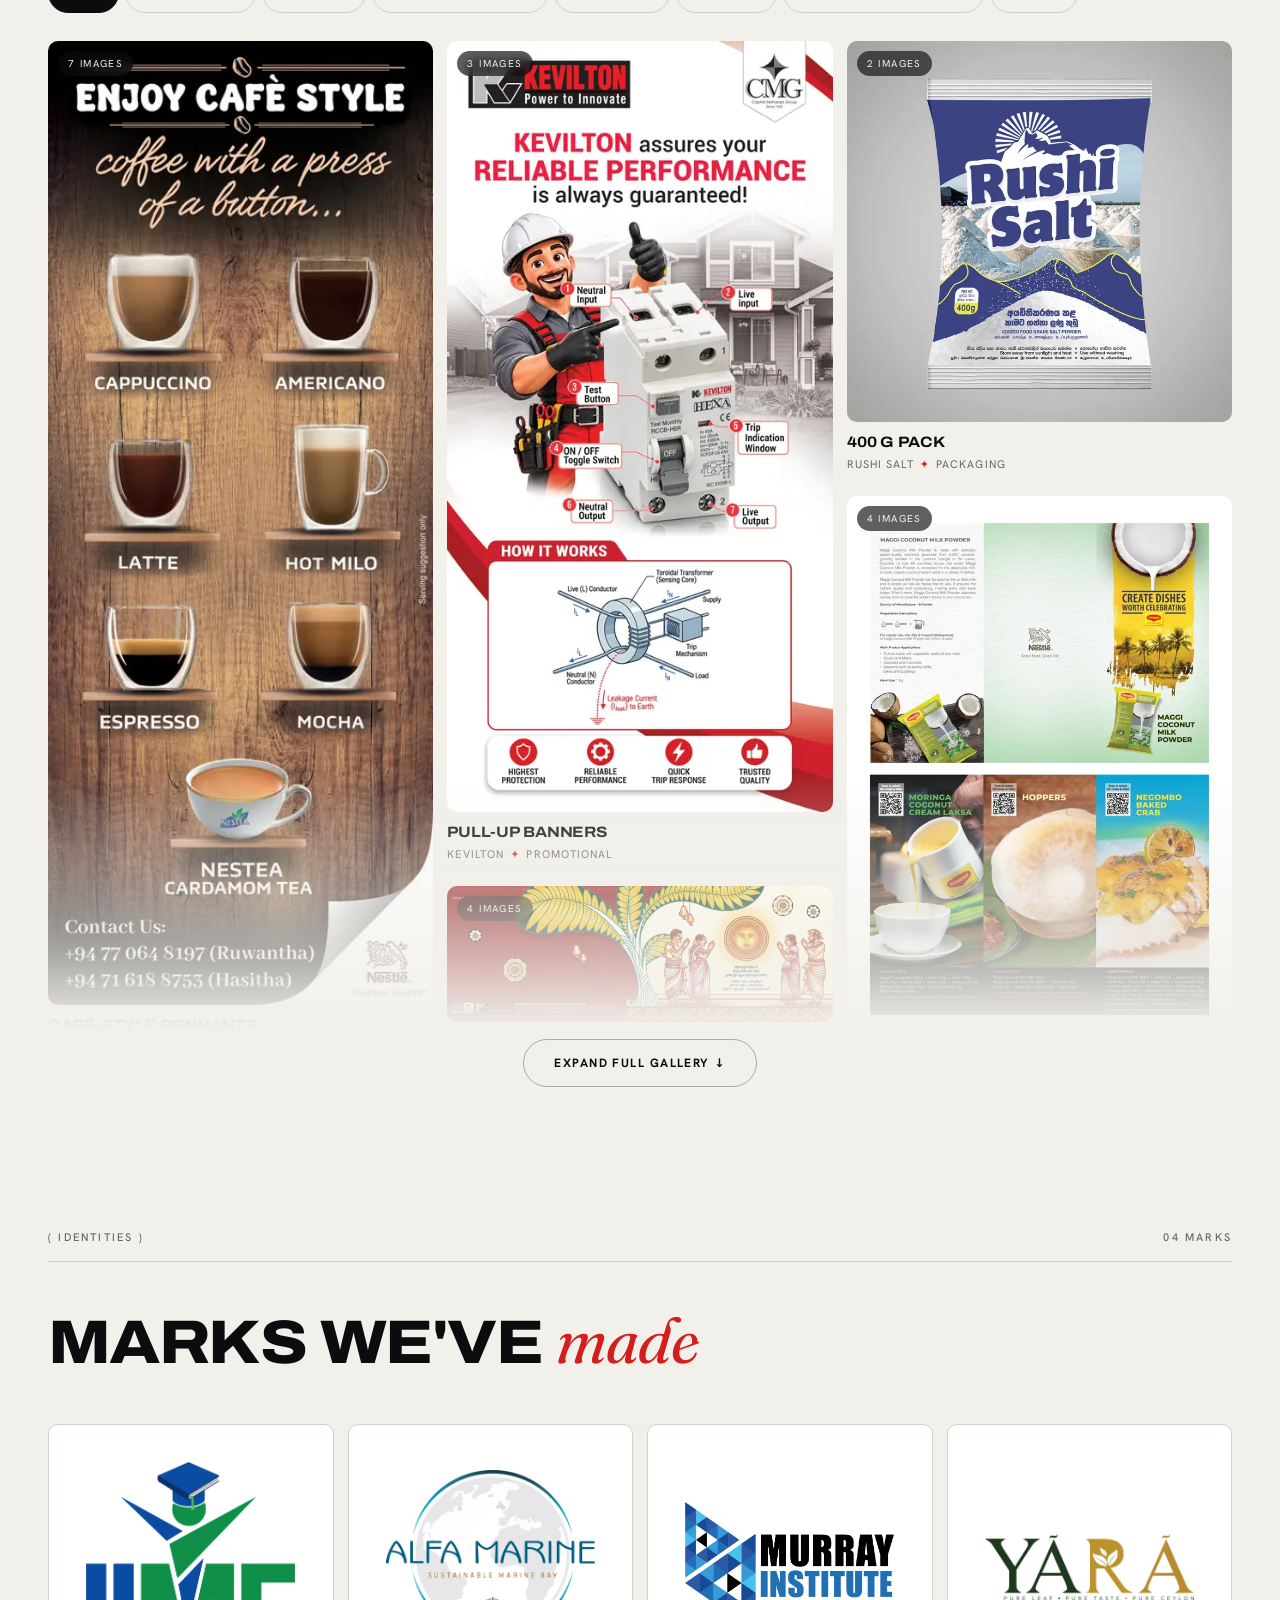
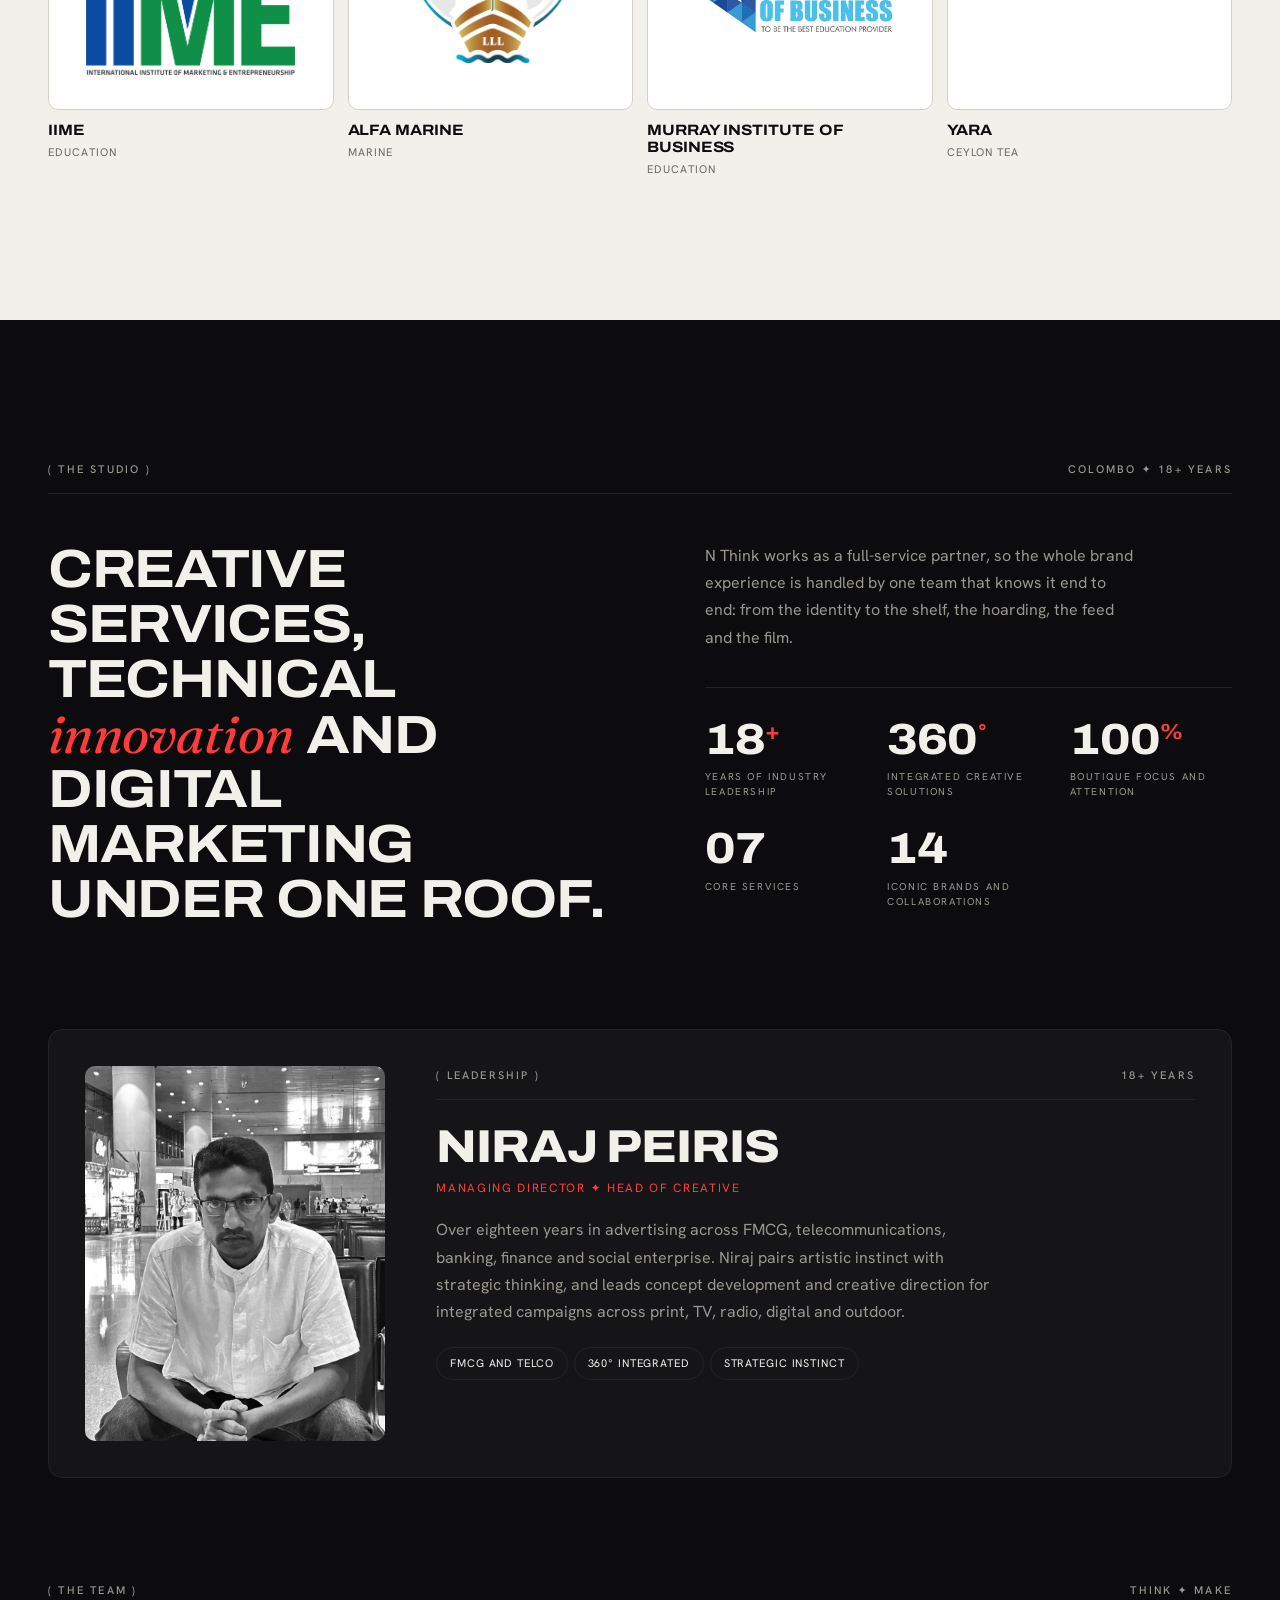
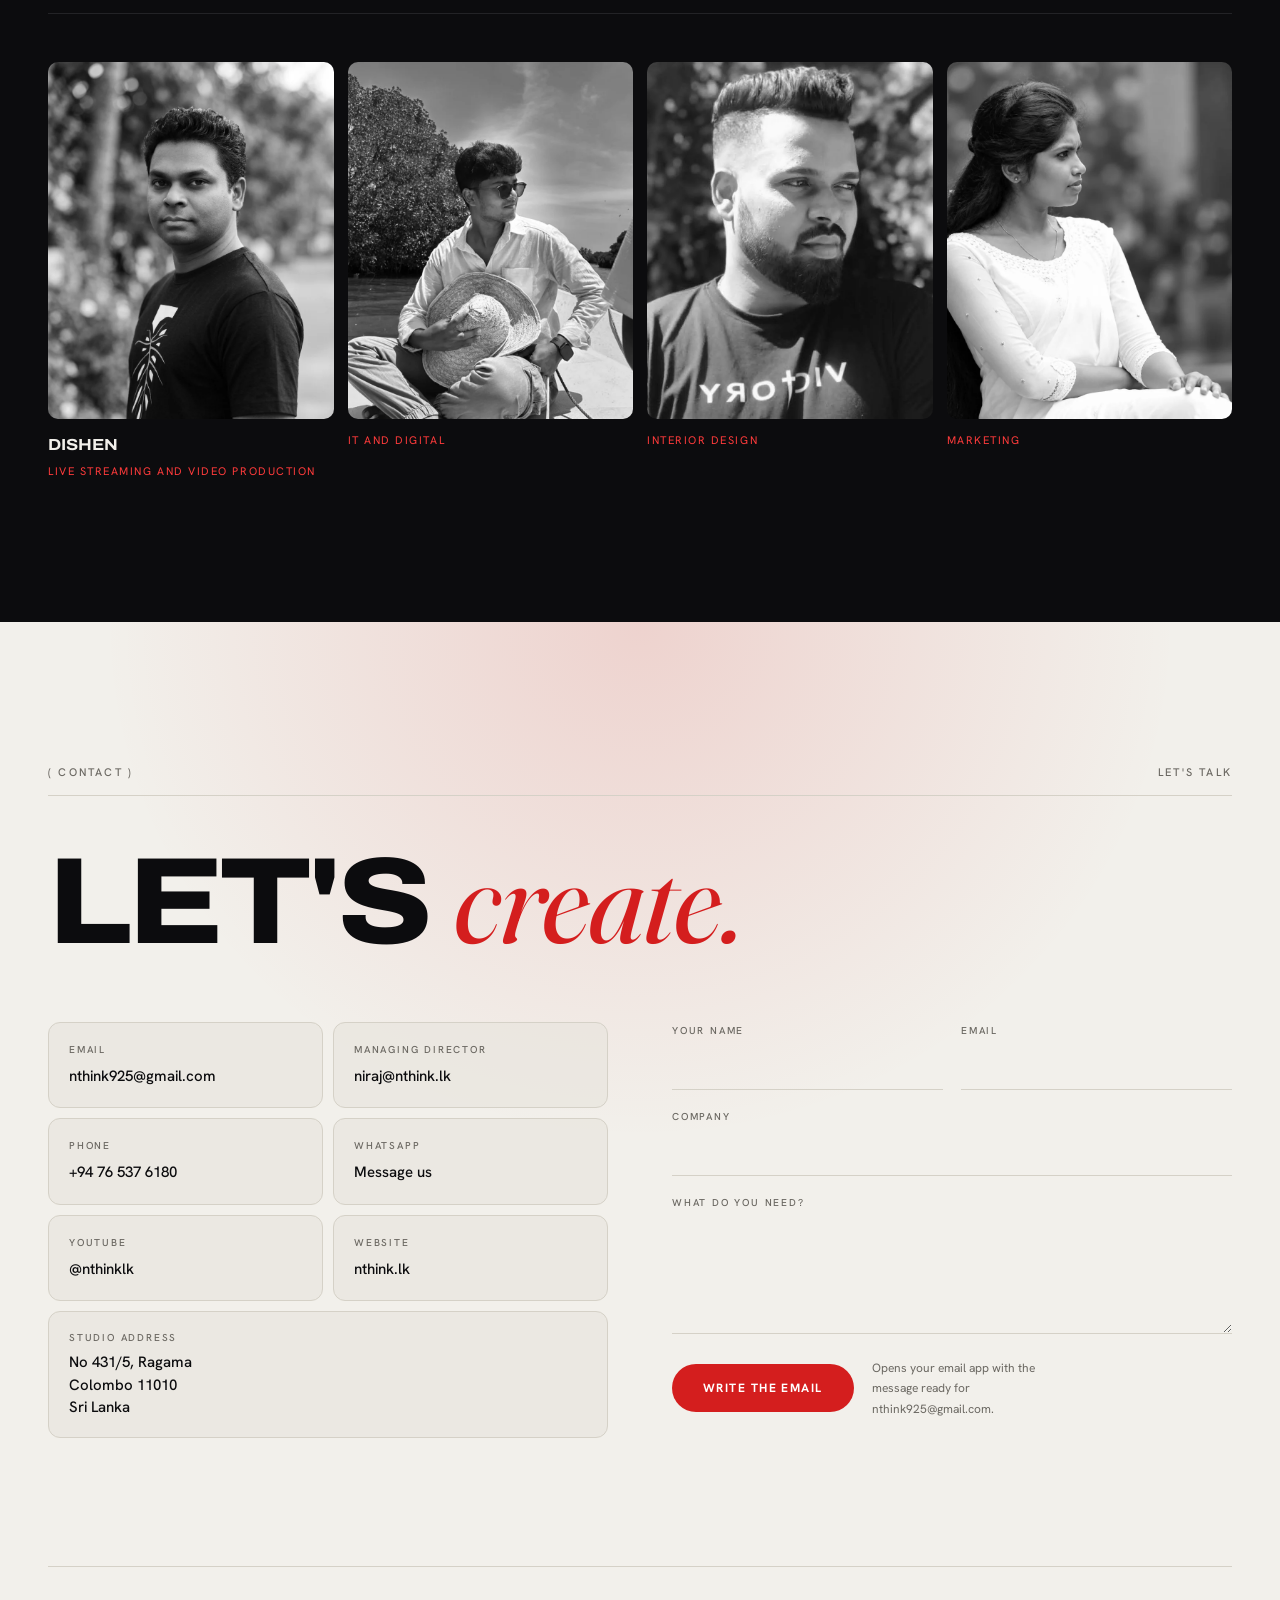
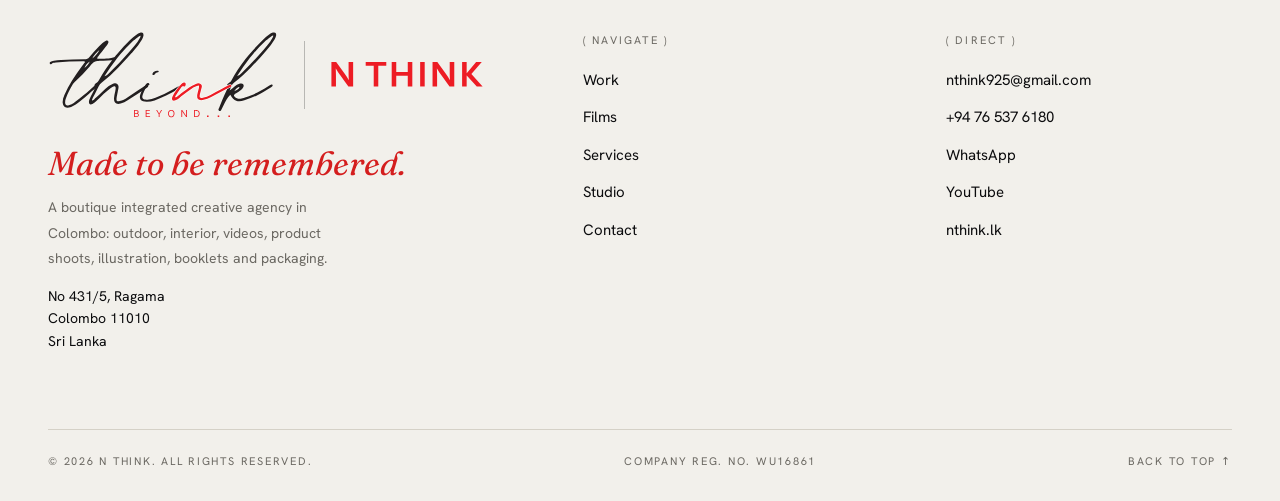
==== commit bb078520: "Add two projects, update team and experience to 18+ years - New interior project: Nestlé Distributio" ====
--- a/index.html
+++ b/index.html
@@ -77,7 +77,7 @@
           <span class="line"><span class="outline">to ignore.</span></span>
         </h1>
         <div class="hero-foot">
-          <p class="hero-desc"><strong>Brand ✦ Content ✦ Digital ✦ Visual.</strong> Fifteen years making FMCG, food and beverage, industrial and broadcast brands look like themselves, only louder.</p>
+          <p class="hero-desc"><strong>Brand ✦ Content ✦ Digital ✦ Visual.</strong> Over eighteen years making FMCG, food and beverage, industrial and broadcast brands look like themselves, only louder.</p>
           <div class="hero-ctas">
             <a class="btn btn-accent" href="#featured"><span>View the work</span></a>
             <a class="btn btn-ghost" href="#contact"><span>Start a conversation</span></a>
@@ -169,7 +169,7 @@
     <!-- ============ Studio: inverted colour band ============ -->
     <section class="section invert" id="studio">
       <div class="wrap">
-        <div class="label-row"><span>( The studio )</span><span>Colombo ✦ 15+ years</span></div>
+        <div class="label-row"><span>( The studio )</span><span>Colombo ✦ 18+ years</span></div>
         <div class="about-grid">
           <p class="about-state">Creative services, technical <em class="serif">innovation</em> and digital marketing under one roof.</p>
           <div>
@@ -181,10 +181,10 @@
         <article class="leader">
           <img class="leader-photo" src="assets/team/director.webp" alt="Niraj Peiris, Managing Director of N Think" width="800" height="1000" loading="lazy">
           <div class="leader-body">
-            <div class="label-row"><span>( Leadership )</span><span>15+ years</span></div>
+            <div class="label-row"><span>( Leadership )</span><span>18+ years</span></div>
             <h3>Niraj Peiris</h3>
             <p class="leader-role">Managing Director ✦ Head of Creative</p>
-            <p>Over fifteen years in advertising across FMCG, telecommunications, banking, finance and social enterprise. Niraj pairs artistic instinct with strategic thinking, and leads concept development and creative direction for integrated campaigns across print, TV, radio, digital and outdoor.</p>
+            <p>Over eighteen years in advertising across FMCG, telecommunications, banking, finance and social enterprise. Niraj pairs artistic instinct with strategic thinking, and leads concept development and creative direction for integrated campaigns across print, TV, radio, digital and outdoor.</p>
             <ul class="tags"><li>FMCG and telco</li><li>360° integrated</li><li>Strategic instinct</li></ul>
           </div>
         </article>
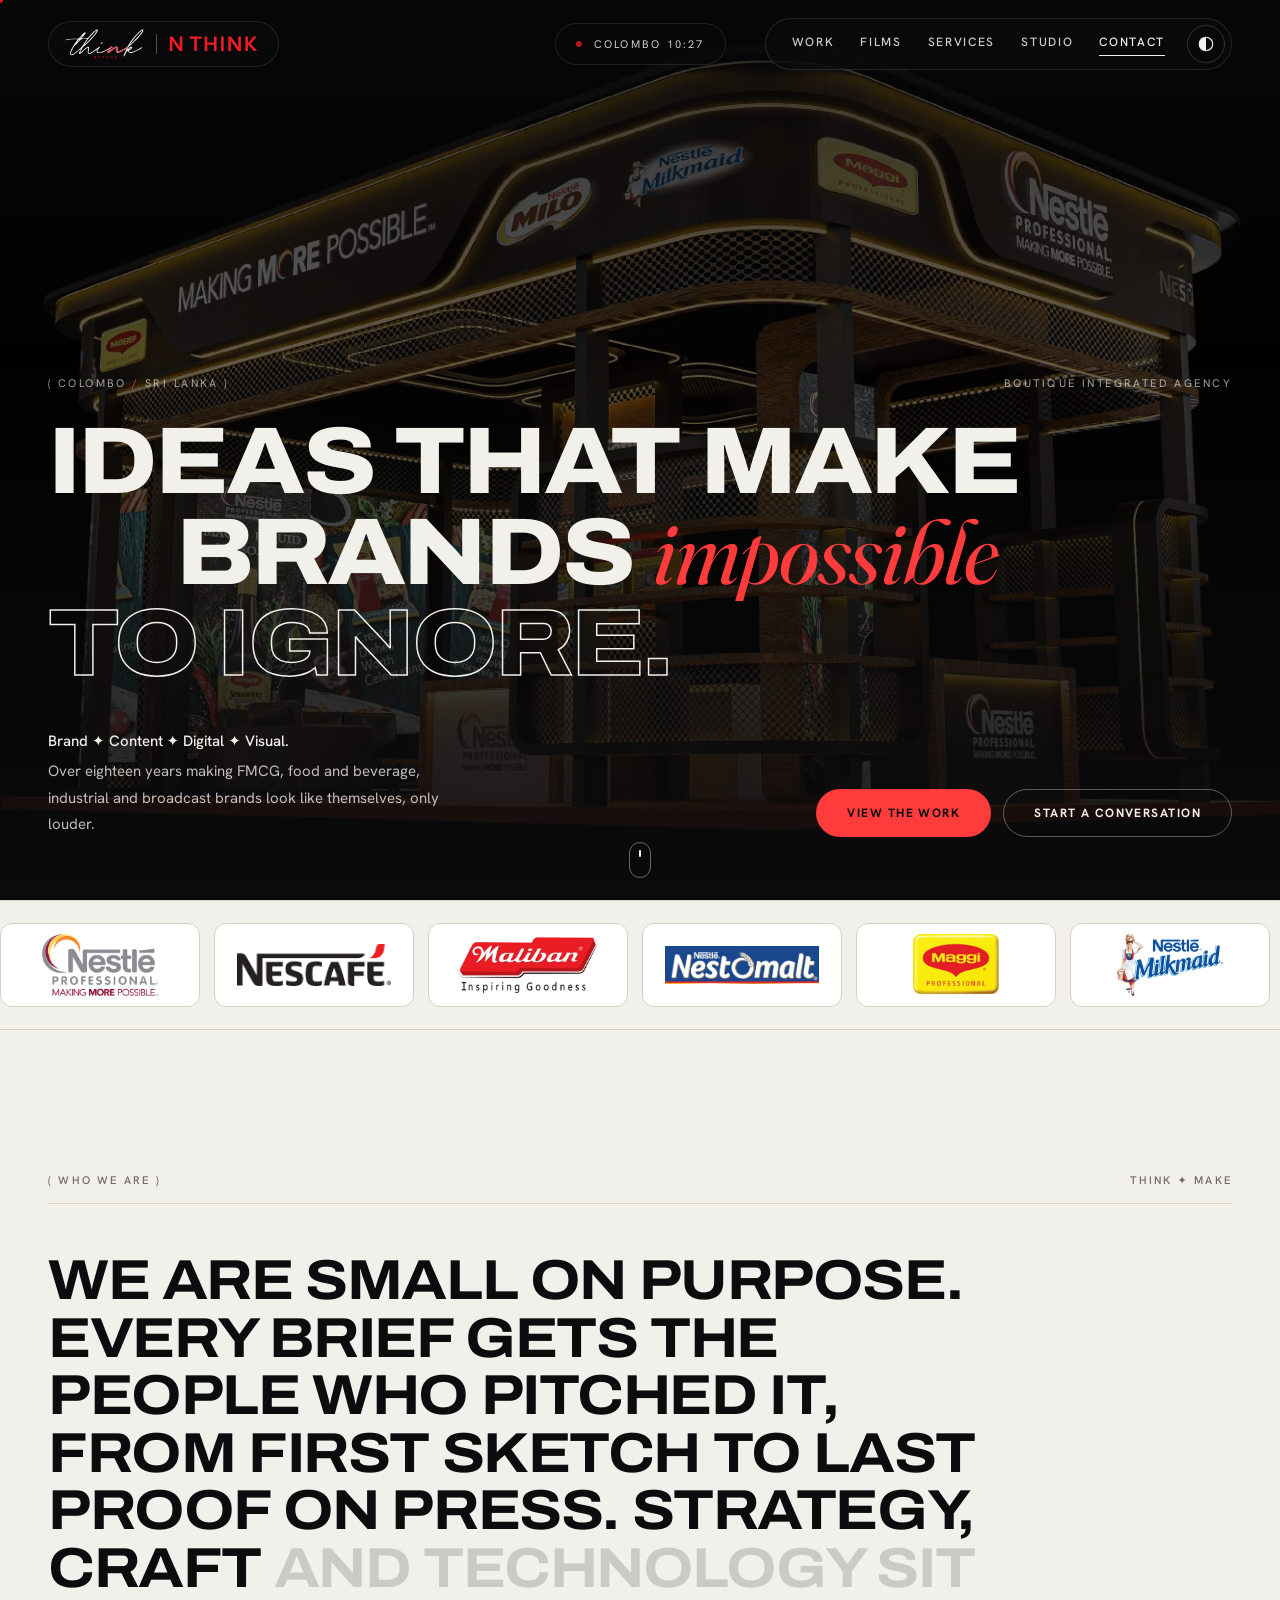
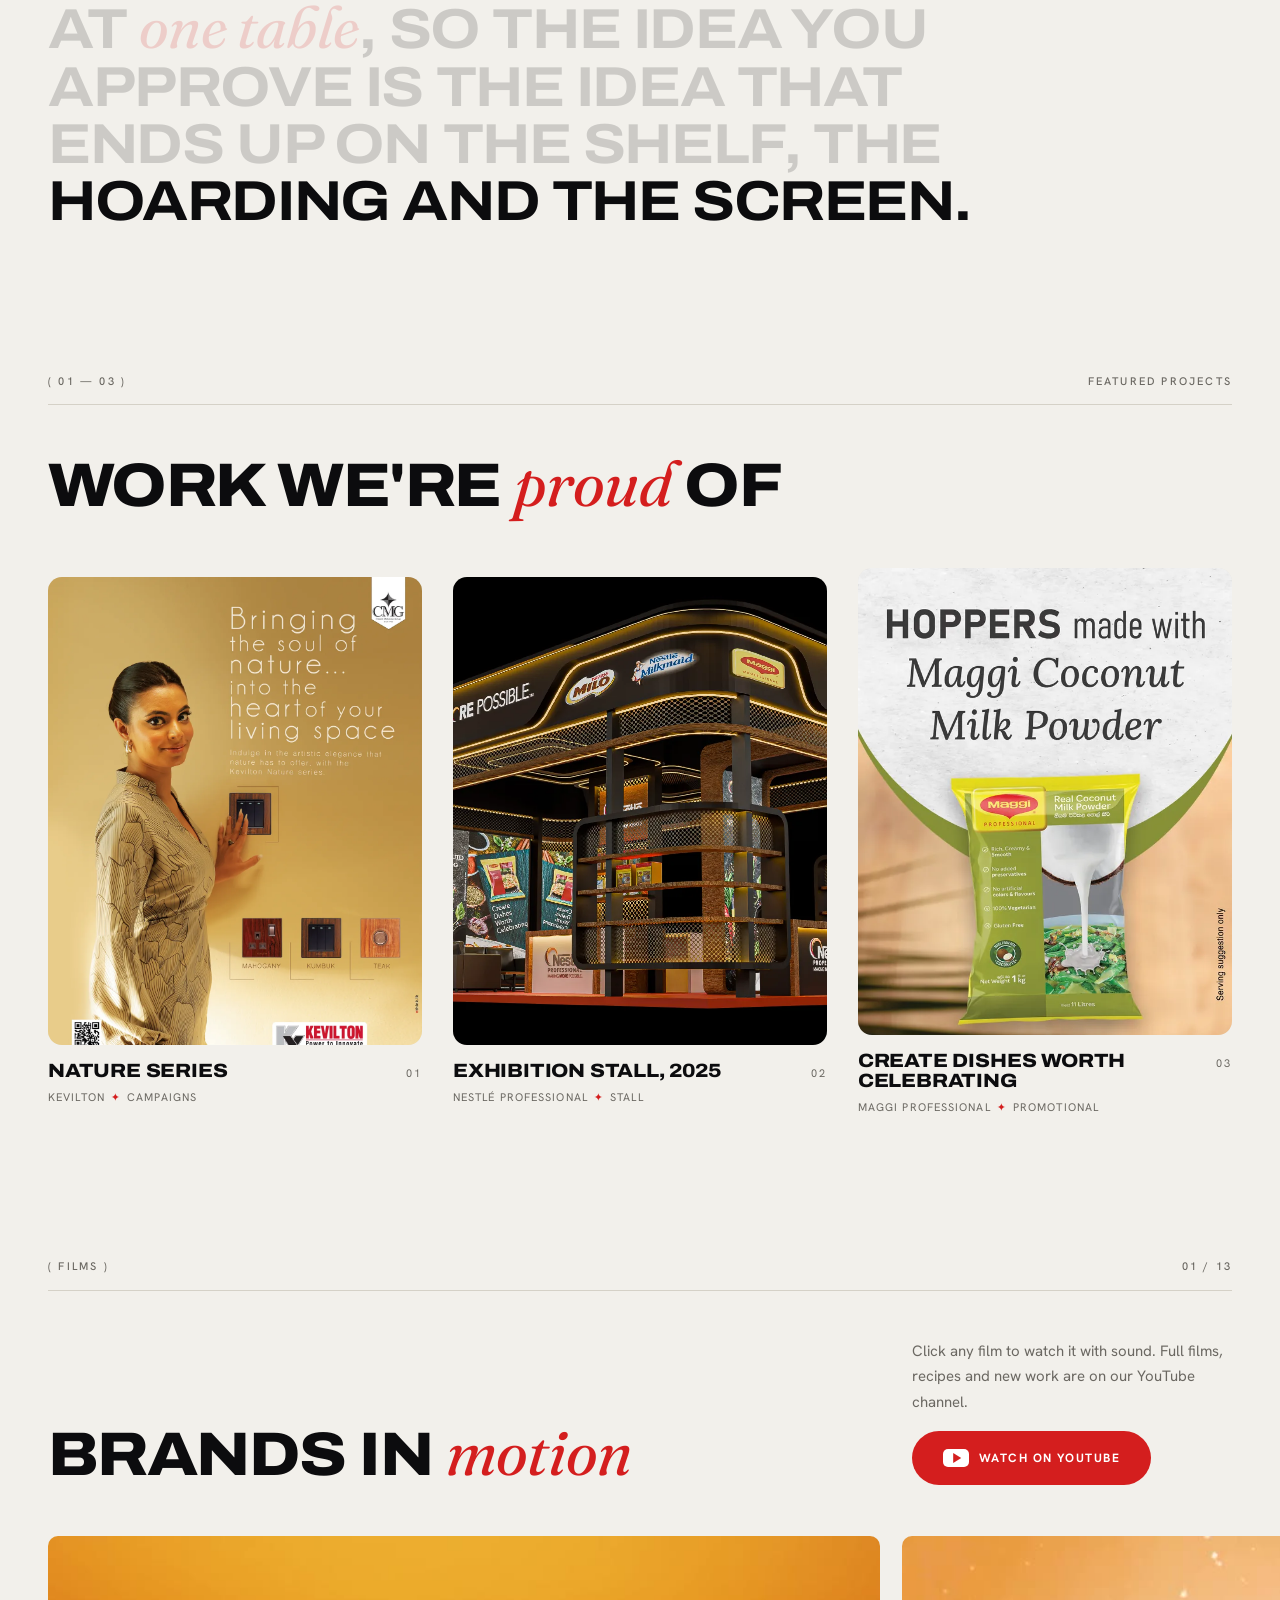
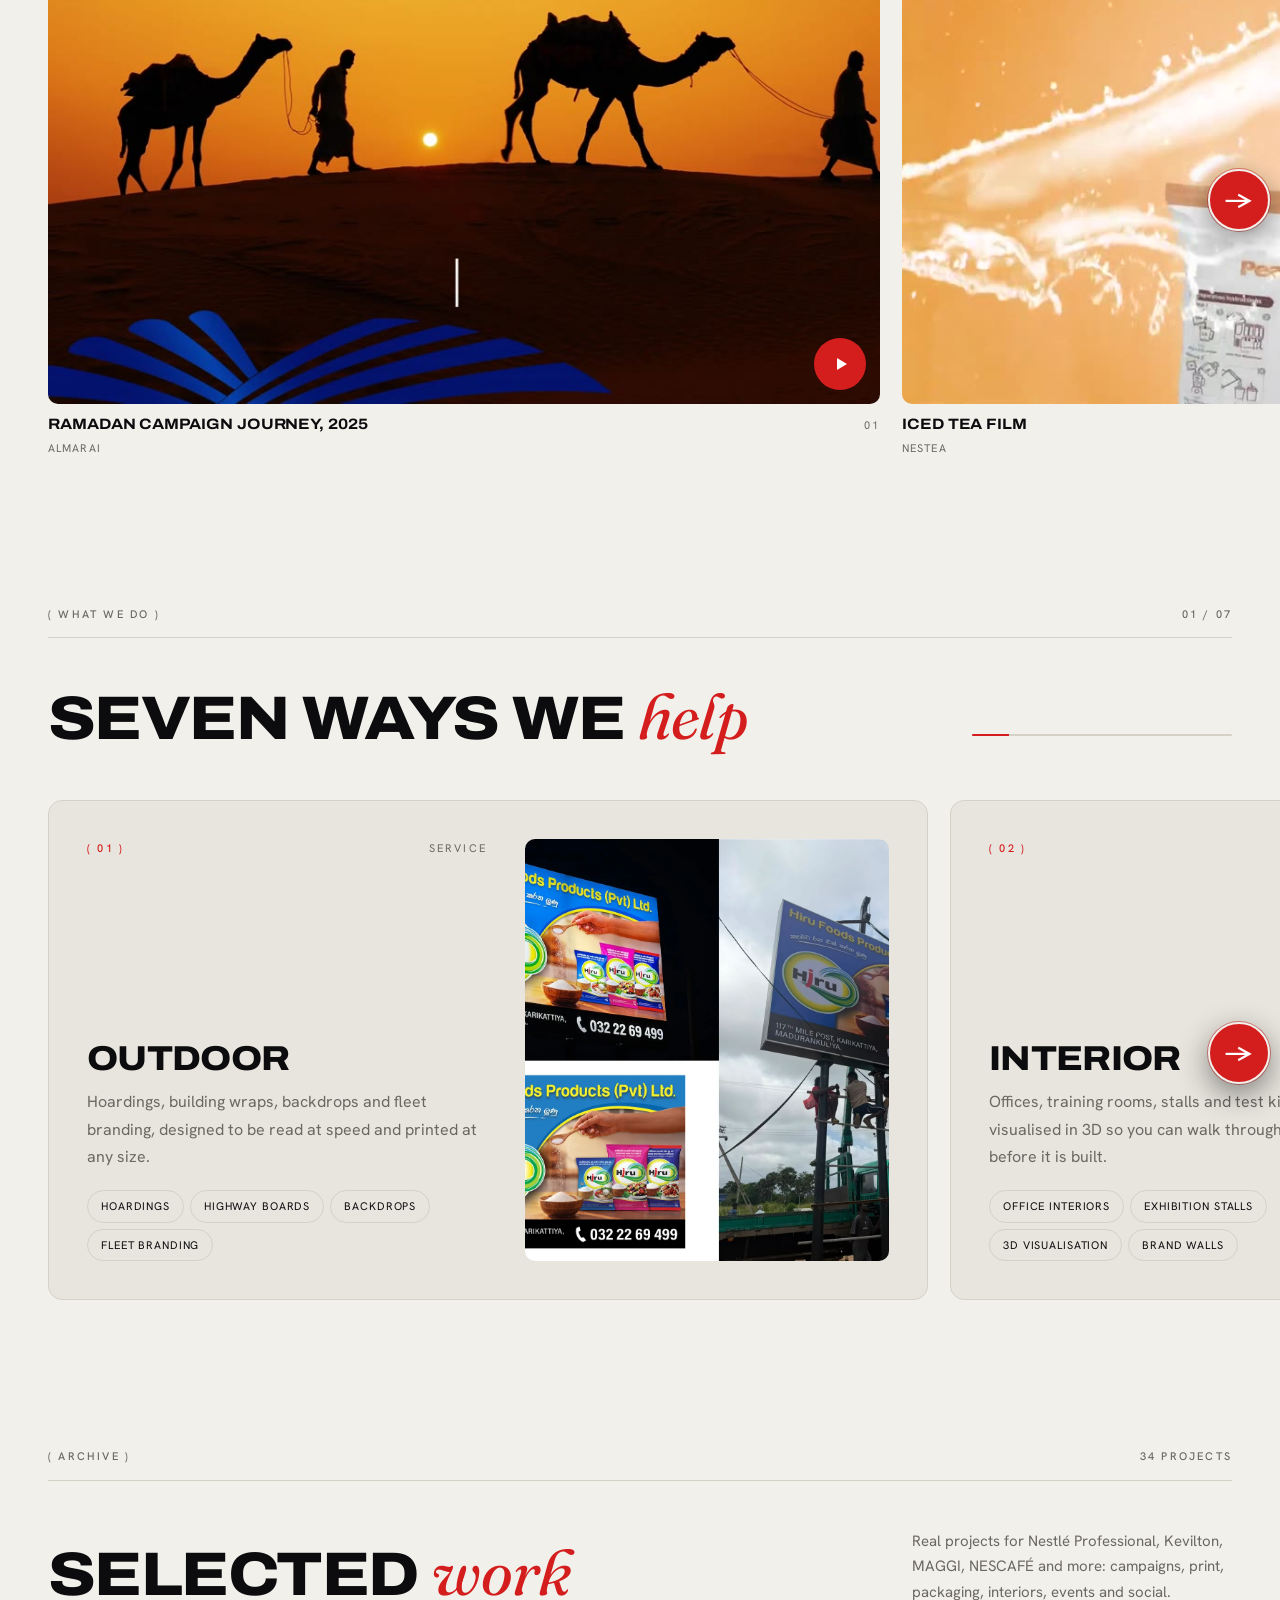
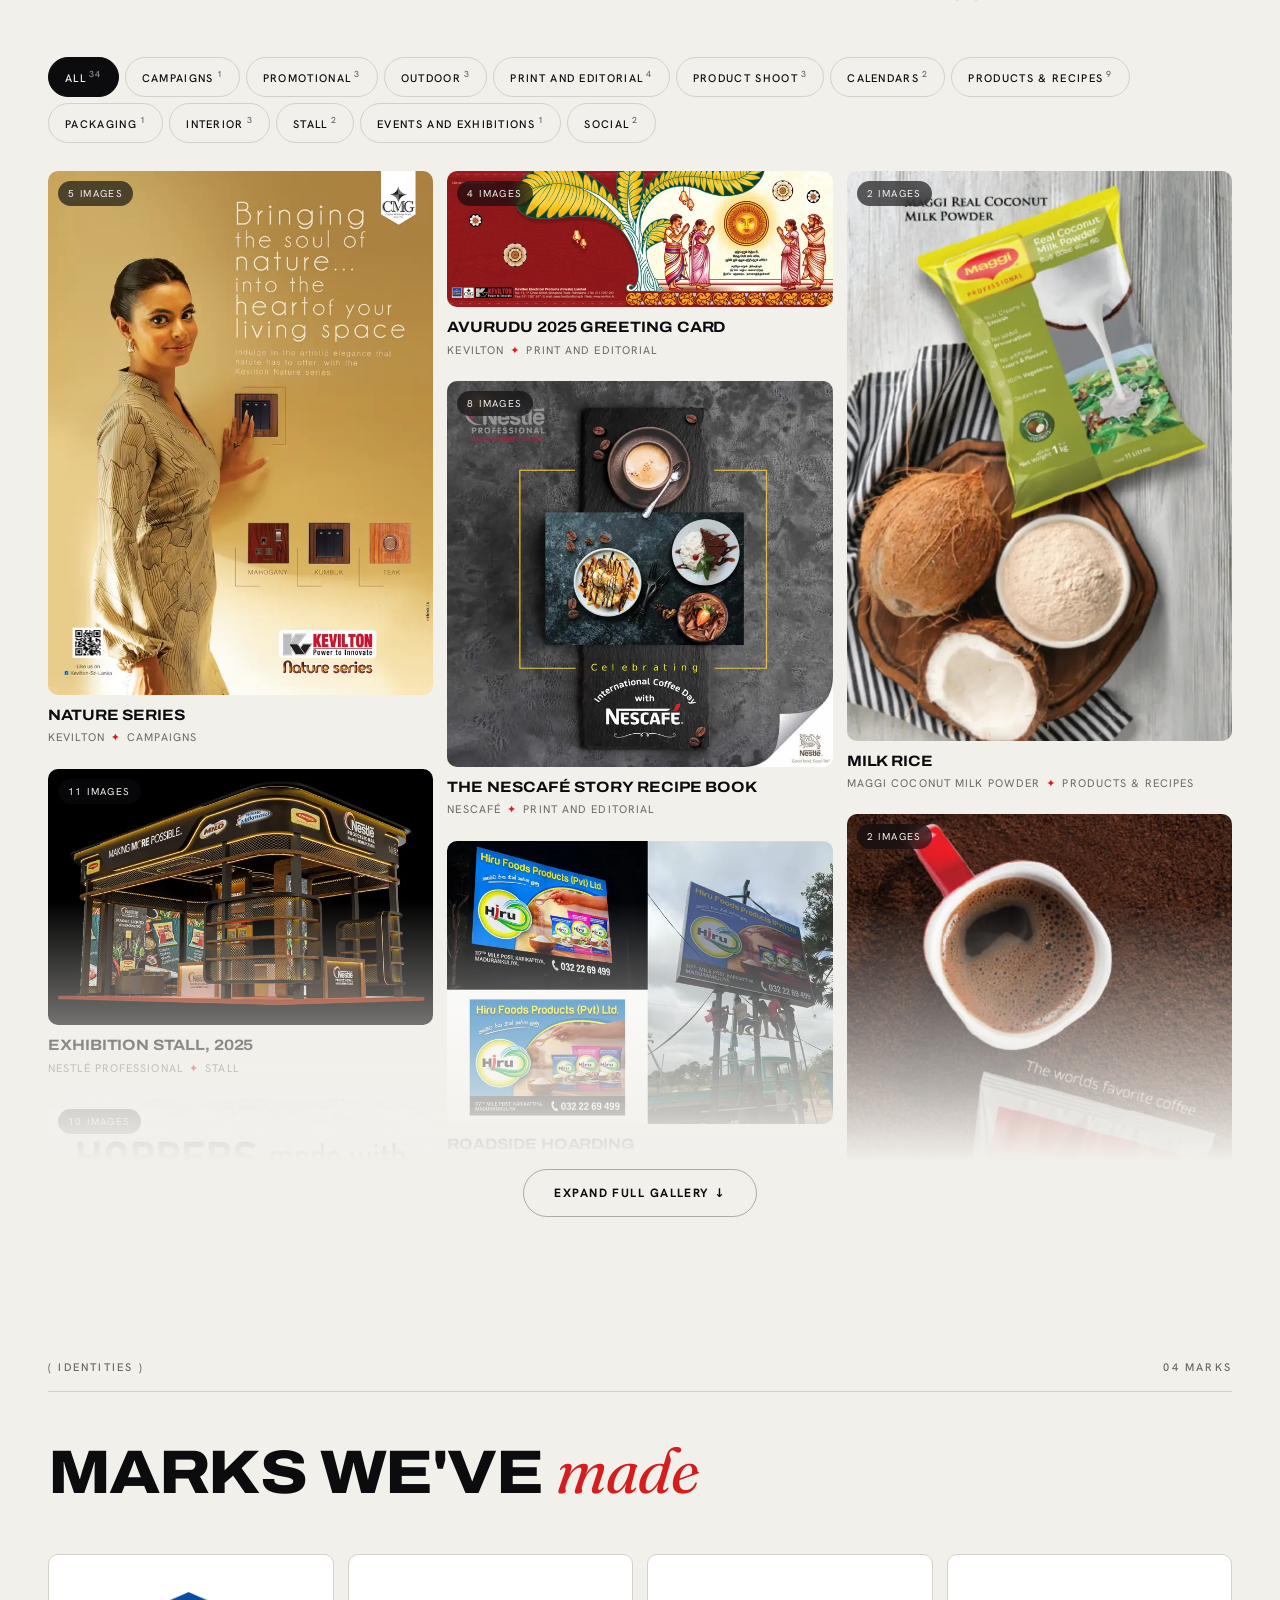
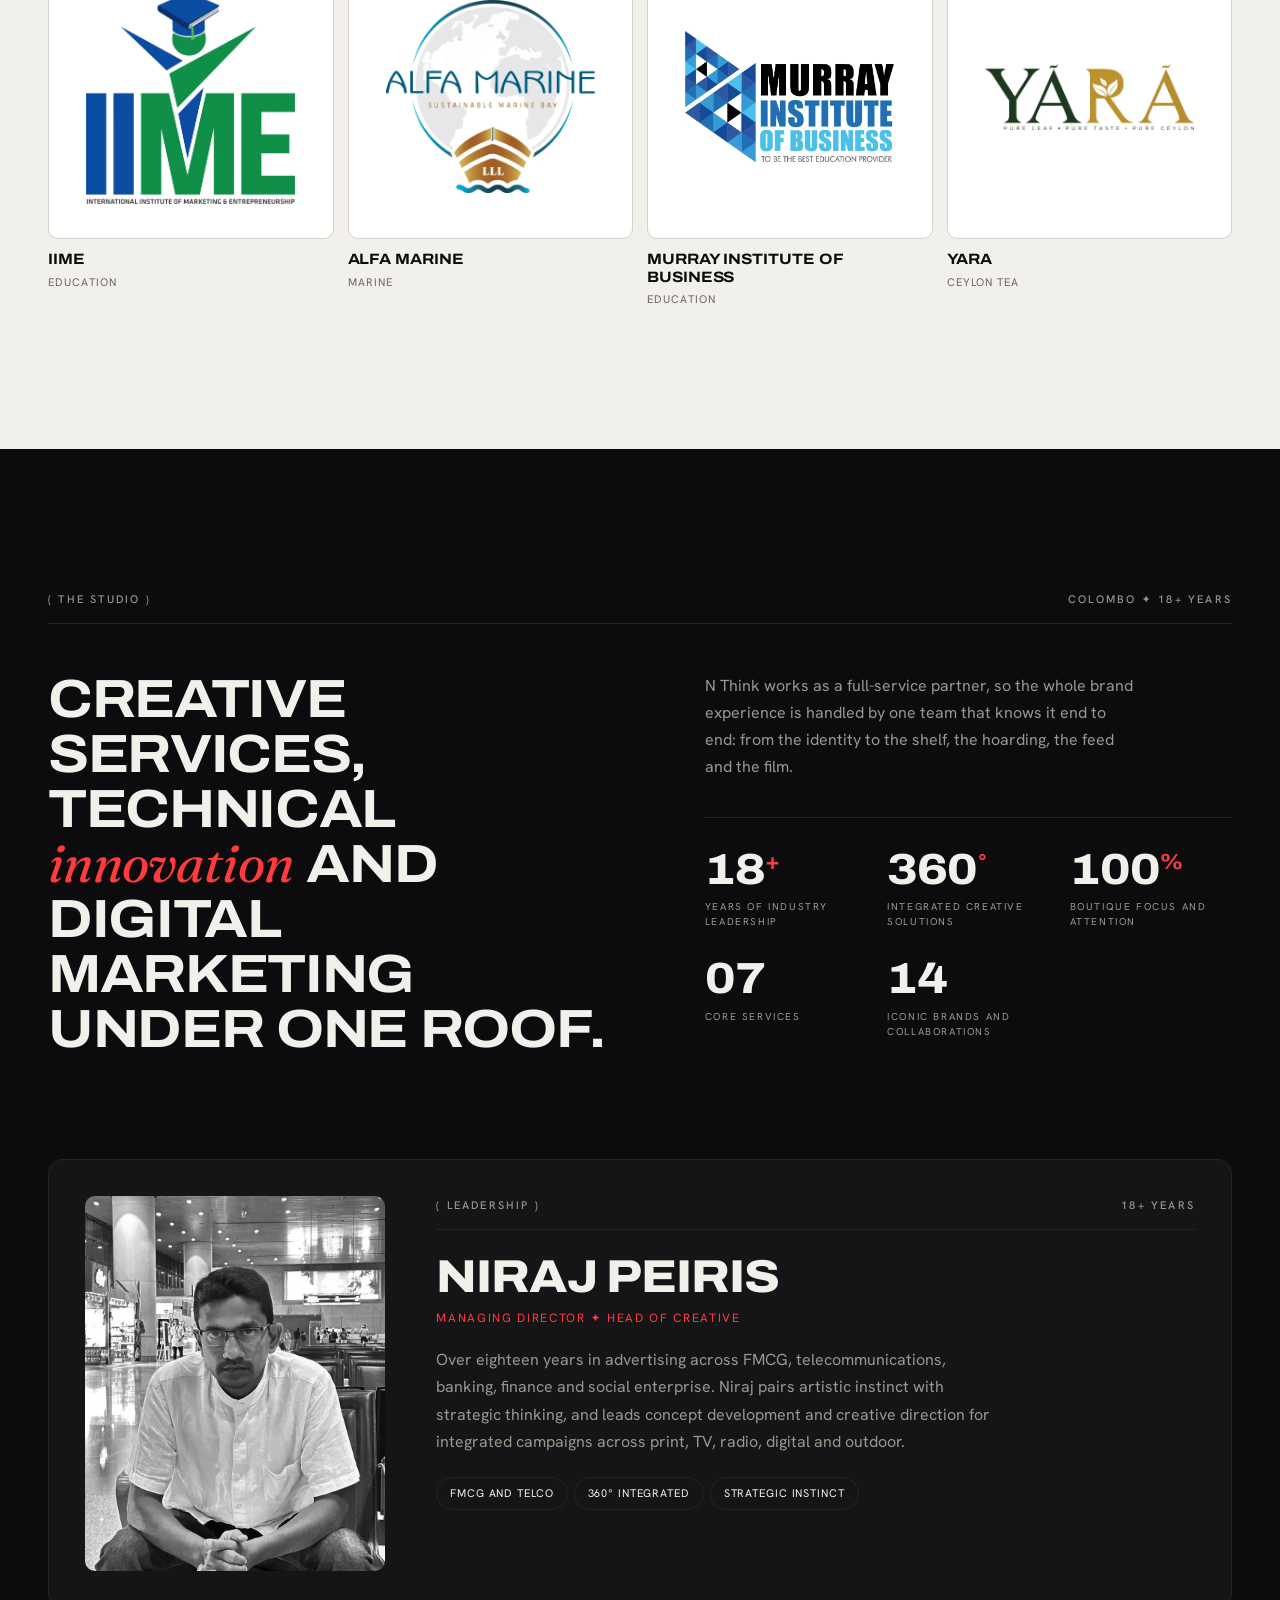
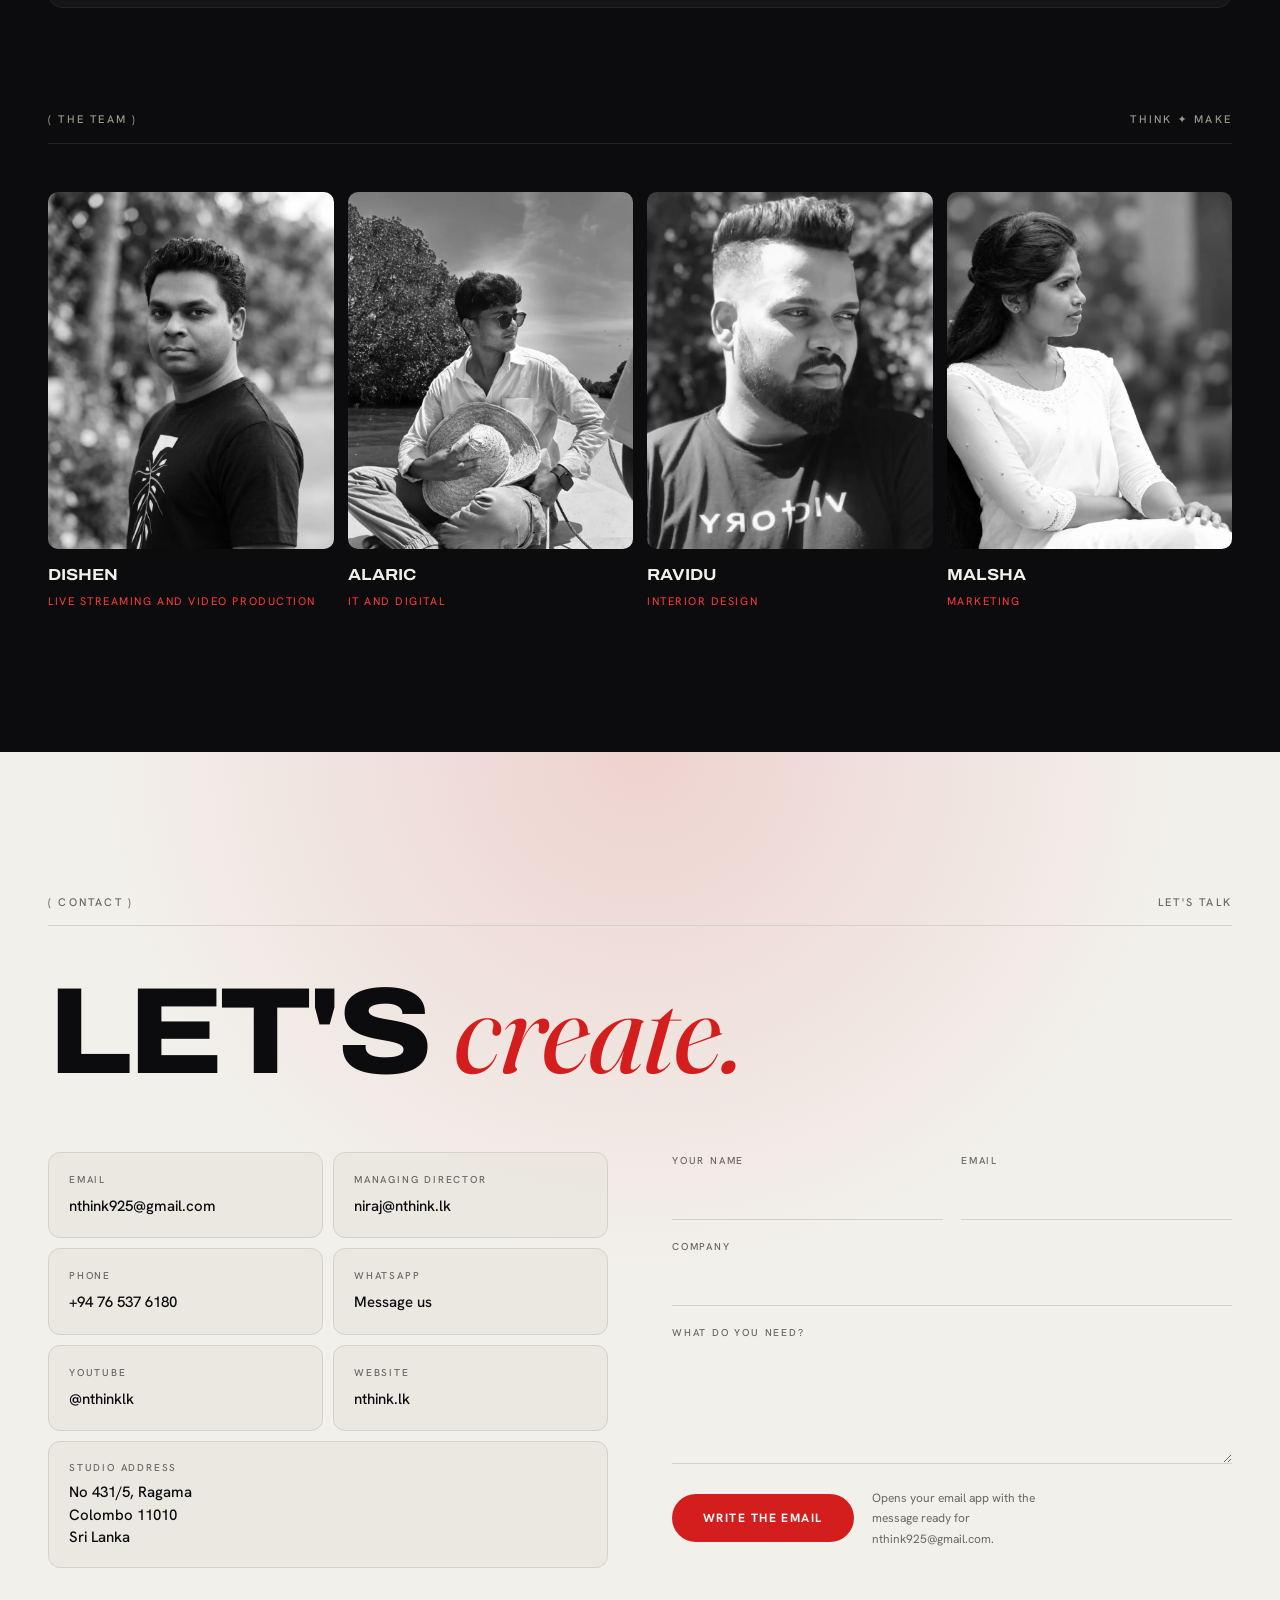
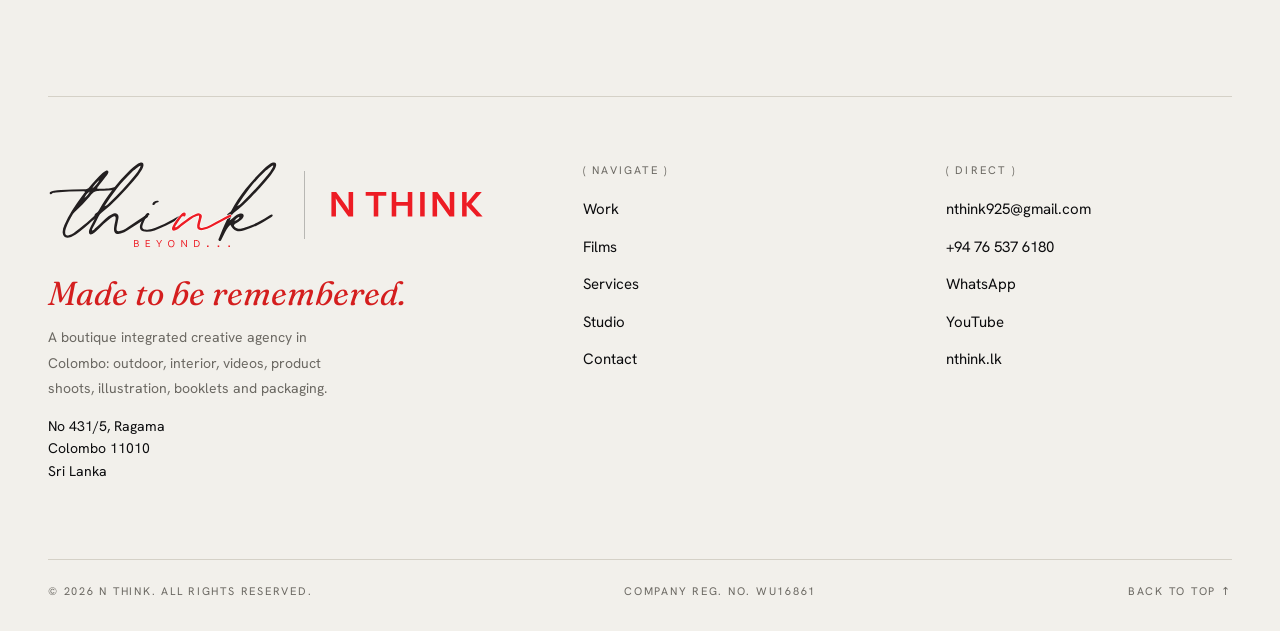
==== commit 4cc21201: "Make YouTube channel more visible in Brands in motion" ====
--- a/index.html
+++ b/index.html
@@ -115,7 +115,11 @@
         <div class="label-row"><span>( Films )</span><span id="filmCount">Motion</span></div>
         <div class="h-head">
           <h2 class="sec-title">Brands in <em class="serif">motion</em></h2>
-          <p class="work-note">Click any film to watch it with sound. More on <a class="text-link" href="https://www.youtube.com/@nthinklk" target="_blank" rel="noopener">our YouTube channel</a>.</p>
+          <div class="films-cta">
+            <p class="work-note">Click any film to watch it with sound. Full films, recipes and new work are on our YouTube channel.</p>
+            <!-- YouTube button: the main way to the channel from the films section -->
+            <a class="btn btn-accent yt-btn" href="https://www.youtube.com/@nthinklk" target="_blank" rel="noopener"><span class="yt-icon" aria-hidden="true"></span><span>Watch on YouTube</span></a>
+          </div>
         </div>
       </div>
       <div class="hviewport">
--- a/assets/css/style.css
+++ b/assets/css/style.css
@@ -342,6 +342,8 @@
 /* The image fills the stage box and scales down to fit, never past the thumbnails */
 .viewer-stage img, .viewer-stage video { position: absolute; top: 20px; left: var(--pad); width: calc(100% - 2 * var(--pad)); height: calc(100% - 40px); object-fit: contain; animation: stageIn .4s var(--ease); }
 @keyframes stageIn { from { opacity: 0; transform: translateX(var(--from, 0)); } }
+/* Optional caption in the viewer (set cap: on a media item in content.js) */
+.viewer-cap { position: absolute; left: 50%; bottom: 28px; translate: -50% 0; z-index: 1; margin: 0; max-width: calc(100% - 2 * var(--pad)); padding: 8px 16px; border-radius: 999px; background: rgba(12, 12, 14, .82); font-size: 12px; letter-spacing: .08em; text-align: center; }
 .viewer-nav { position: absolute; top: 50%; translate: 0 -50%; z-index: 2; width: 50px; height: 50px; border-radius: 50%; border: 1px solid #333; background: rgba(12, 12, 14, .7); cursor: pointer; font-size: 18px; }
 .viewer-nav:hover { background: #FF3B3B; color: #0C0C0E; border-color: #FF3B3B; }
 .viewer-nav.prev { left: 16px; } .viewer-nav.next { right: 16px; }
@@ -384,6 +386,19 @@
 .film:hover .film-media img { transform: scale(1.04); filter: brightness(.75); }
 .film.playing .tile-media video { opacity: 1; }
 .film .tile-play { width: 52px; height: 52px; right: 14px; bottom: 14px; }
+/* YouTube call to action in the films section */
+.films-cta { display: flex; flex-direction: column; align-items: flex-start; gap: 16px; margin-bottom: clamp(32px, 4vw, 56px); }
+.films-cta .work-note { margin: 0; }
+.yt-icon { position: relative; z-index: 1; display: inline-block; width: 26px; height: 18px; border-radius: 5px; background: currentColor; }
+.yt-icon::after { content: ''; position: absolute; left: 50%; top: 50%; translate: -35% -50%; border-left: 8px solid var(--accent); border-block: 5px solid transparent; }
+.yt-btn:hover .yt-icon::after { border-left-color: var(--fg); }
+.film-more { text-decoration: none; }
+.film-more-box { --ratio: 4 / 5; display: flex; flex-direction: column; justify-content: flex-end; gap: 10px; padding: clamp(20px, 3vw, 32px); border-radius: var(--radius); background: var(--accent); color: var(--on-accent); transition: transform .5s var(--ease); }
+.film-more:hover .film-more-box { transform: translateY(-4px); }
+.yt-icon-lg { width: 64px; height: 44px; border-radius: 12px; margin-bottom: auto; }
+.yt-icon-lg::after { border-left-width: 18px; border-block-width: 11px; }
+.film-more-big { font-family: var(--display); font-weight: 800; text-transform: uppercase; font-size: clamp(26px, 3vw, 40px); line-height: 1; letter-spacing: -.01em; }
+.film-more-handle { font-size: 12px; letter-spacing: .16em; text-transform: uppercase; }
 .film-row { display: flex; justify-content: space-between; align-items: baseline; gap: 12px; }
 .film:hover .tile-title { color: var(--accent); }
 
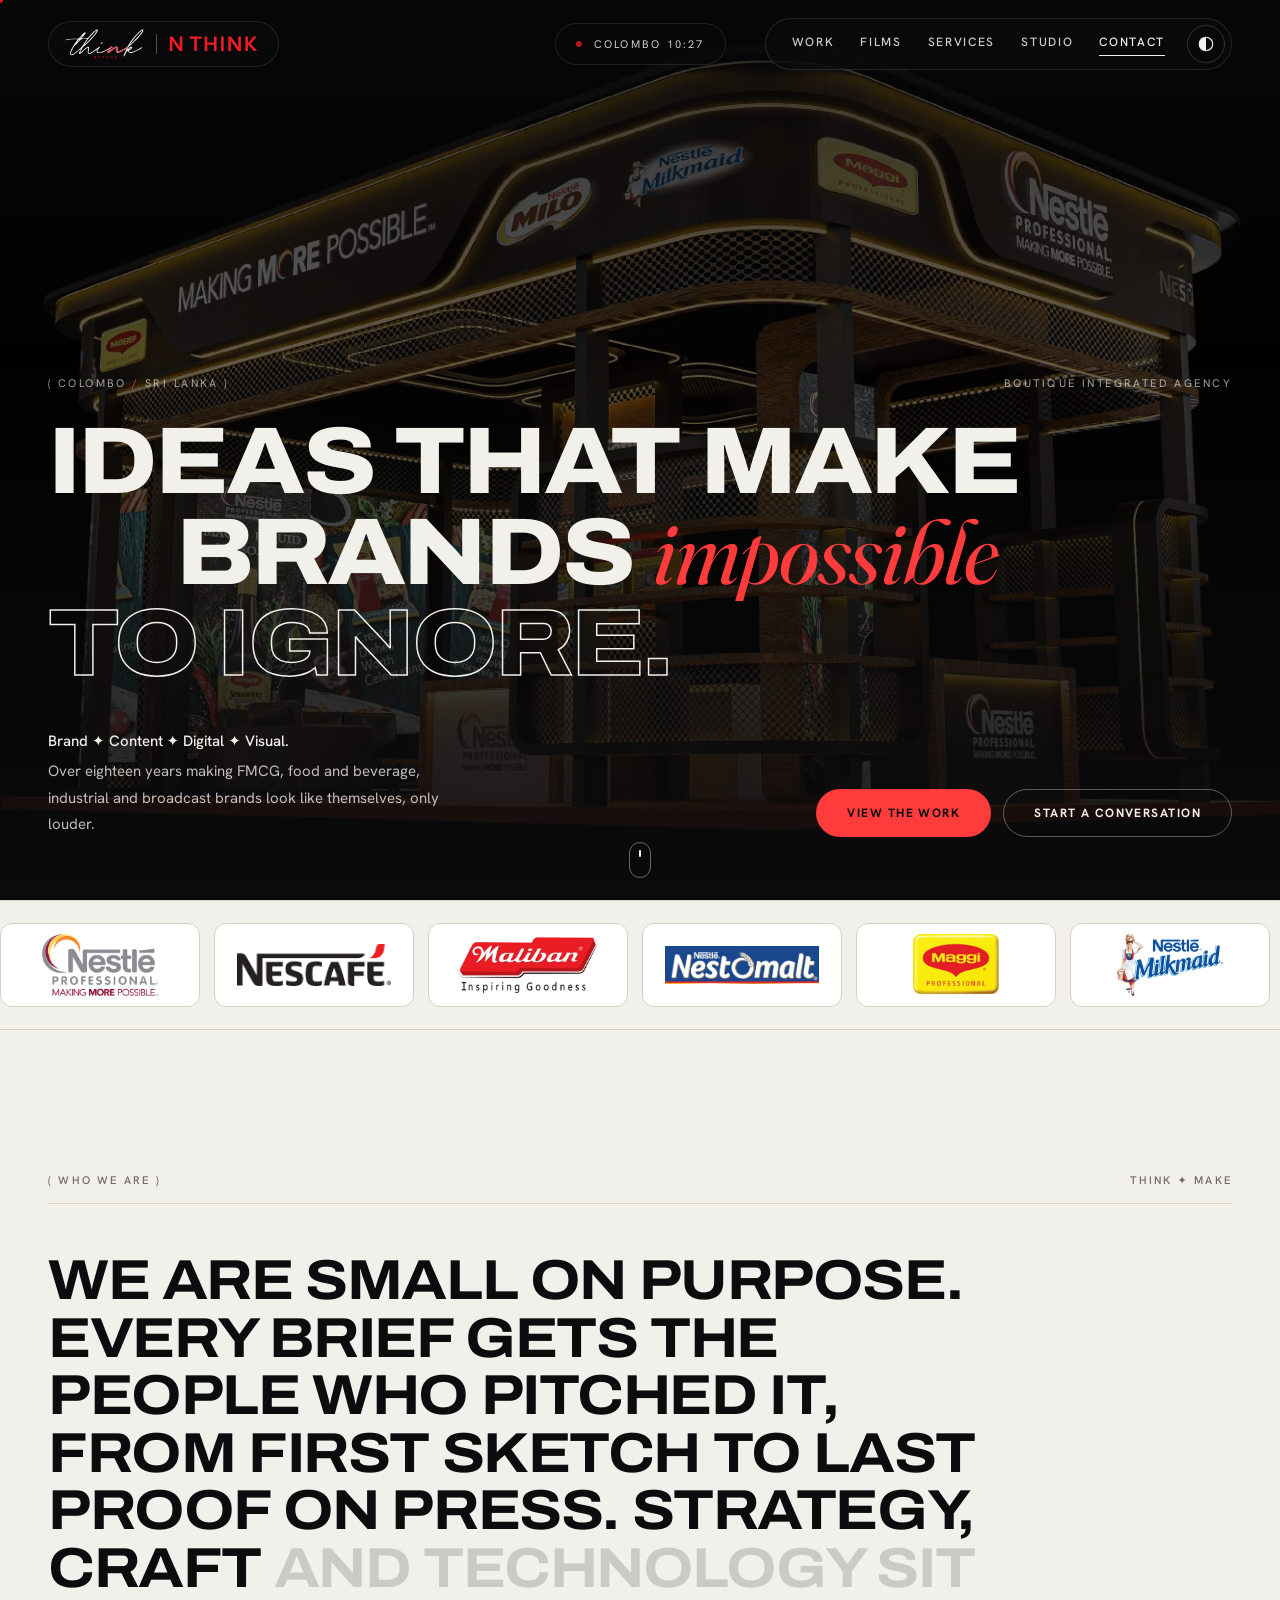
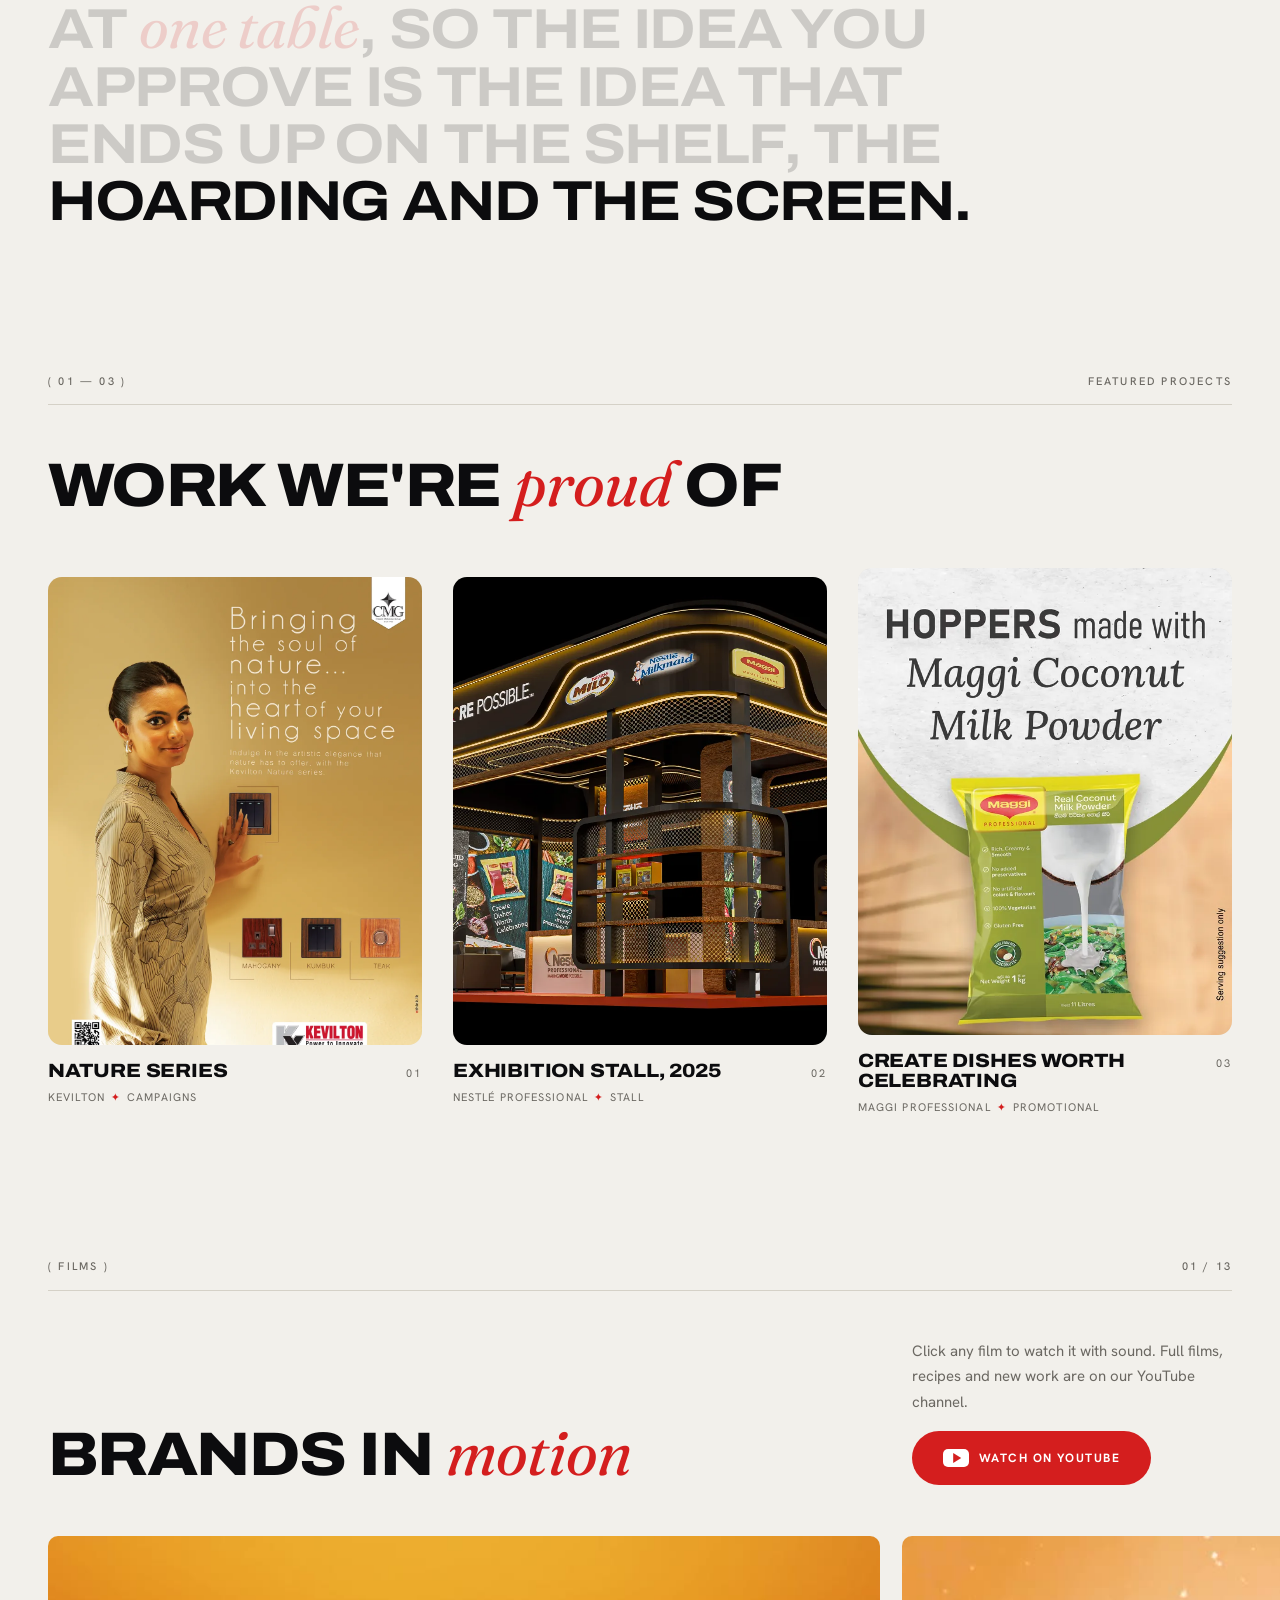
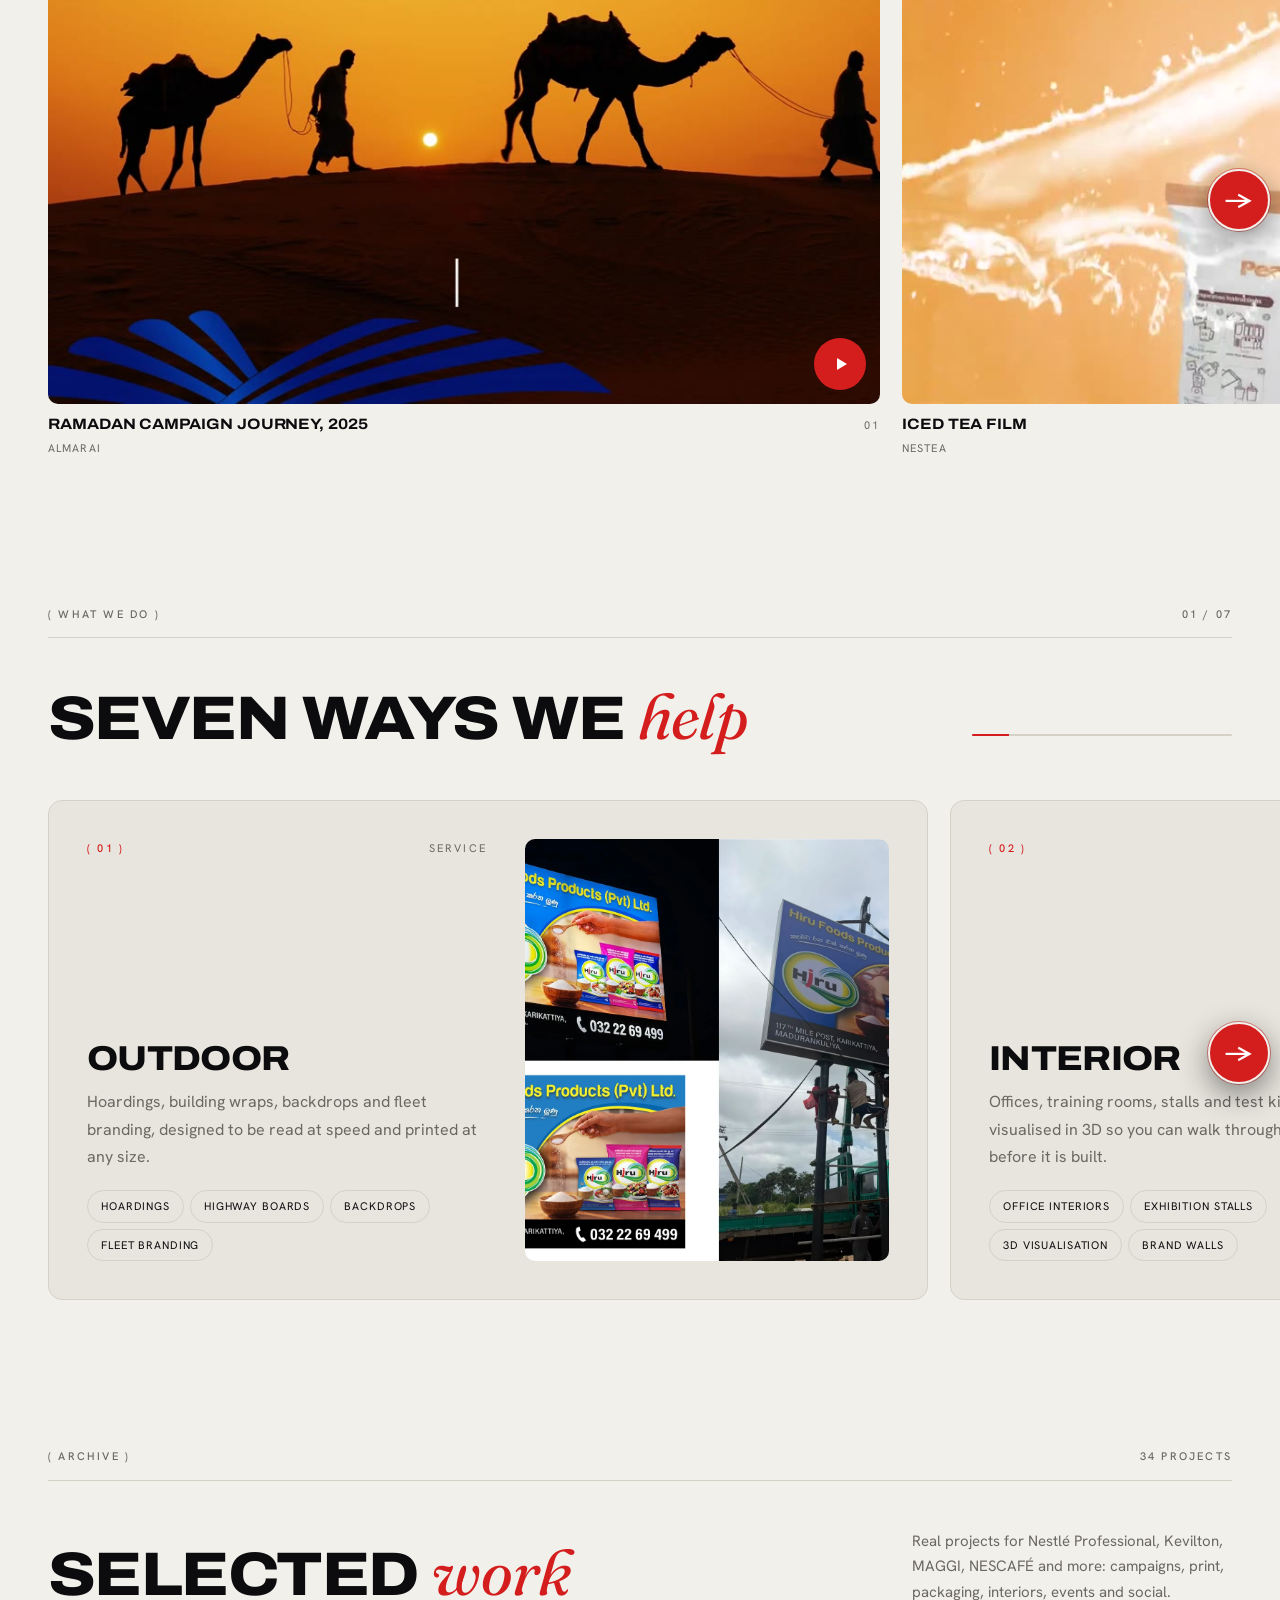
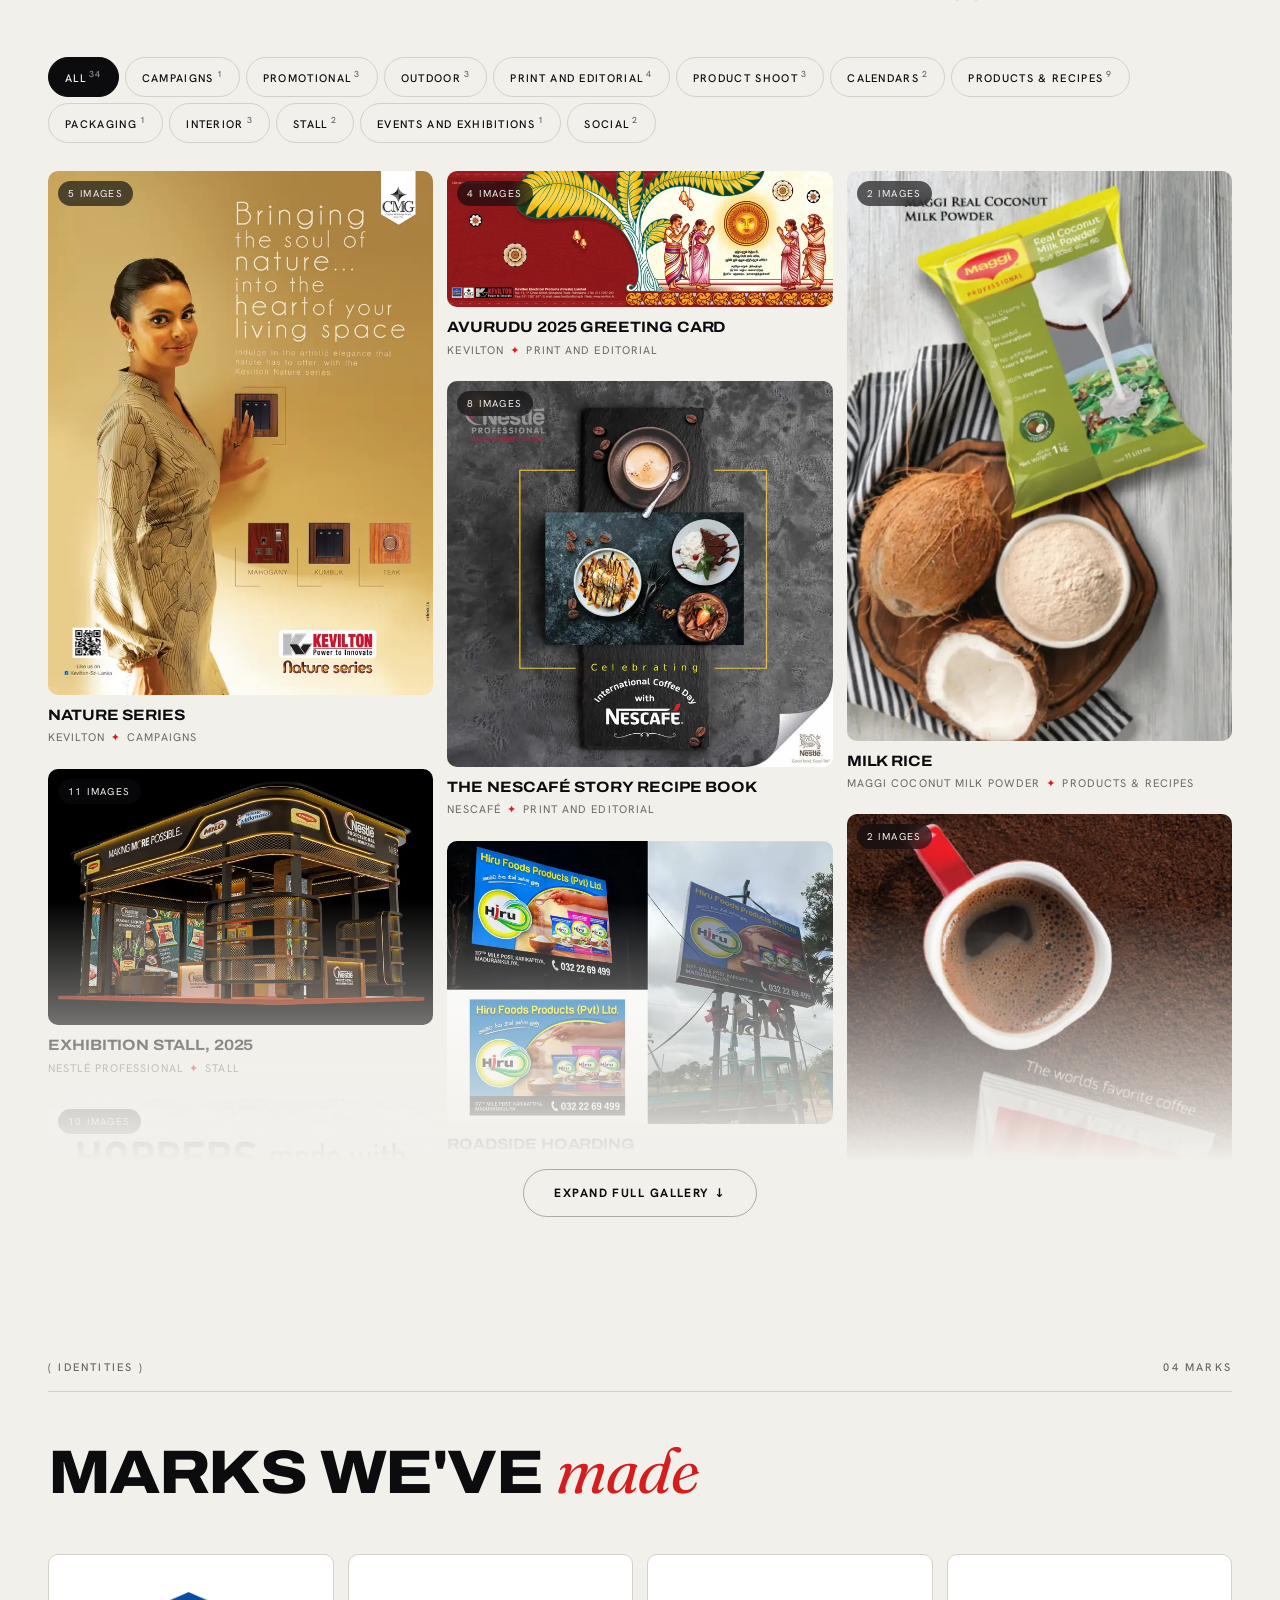
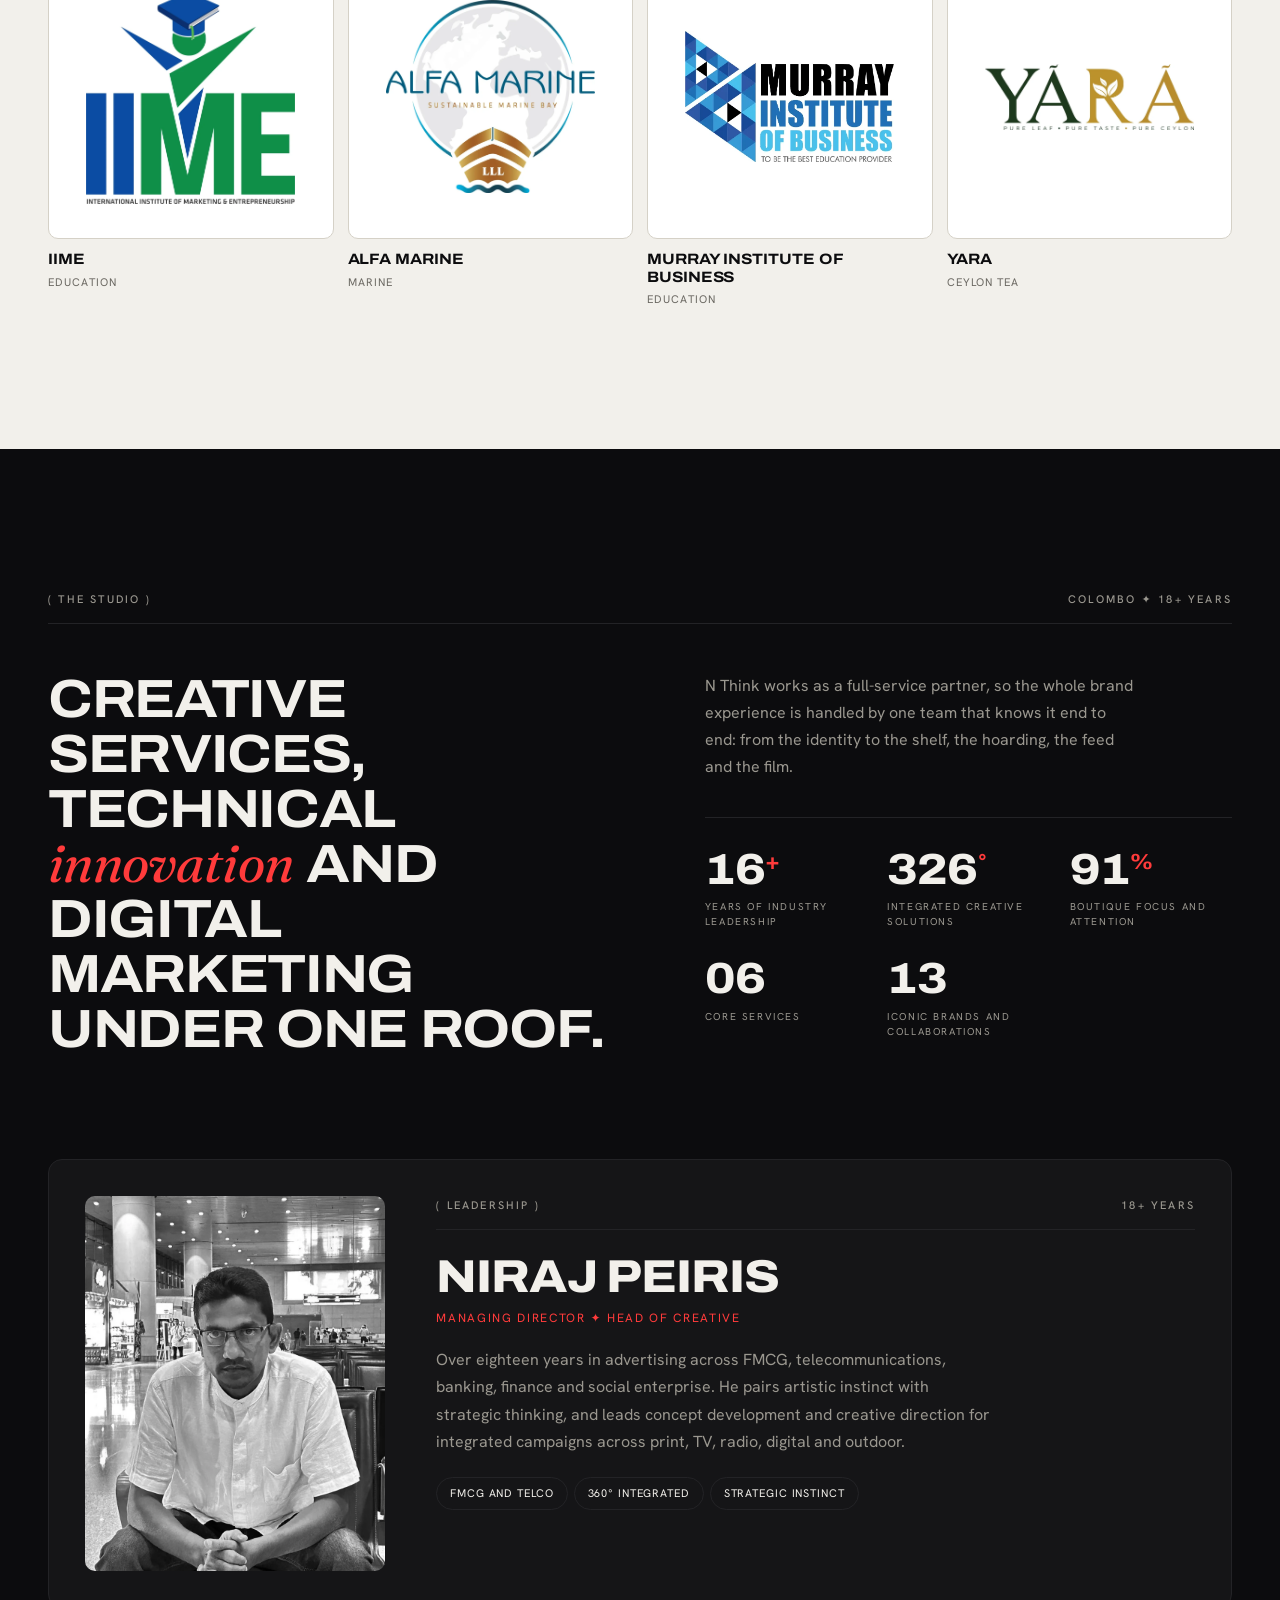
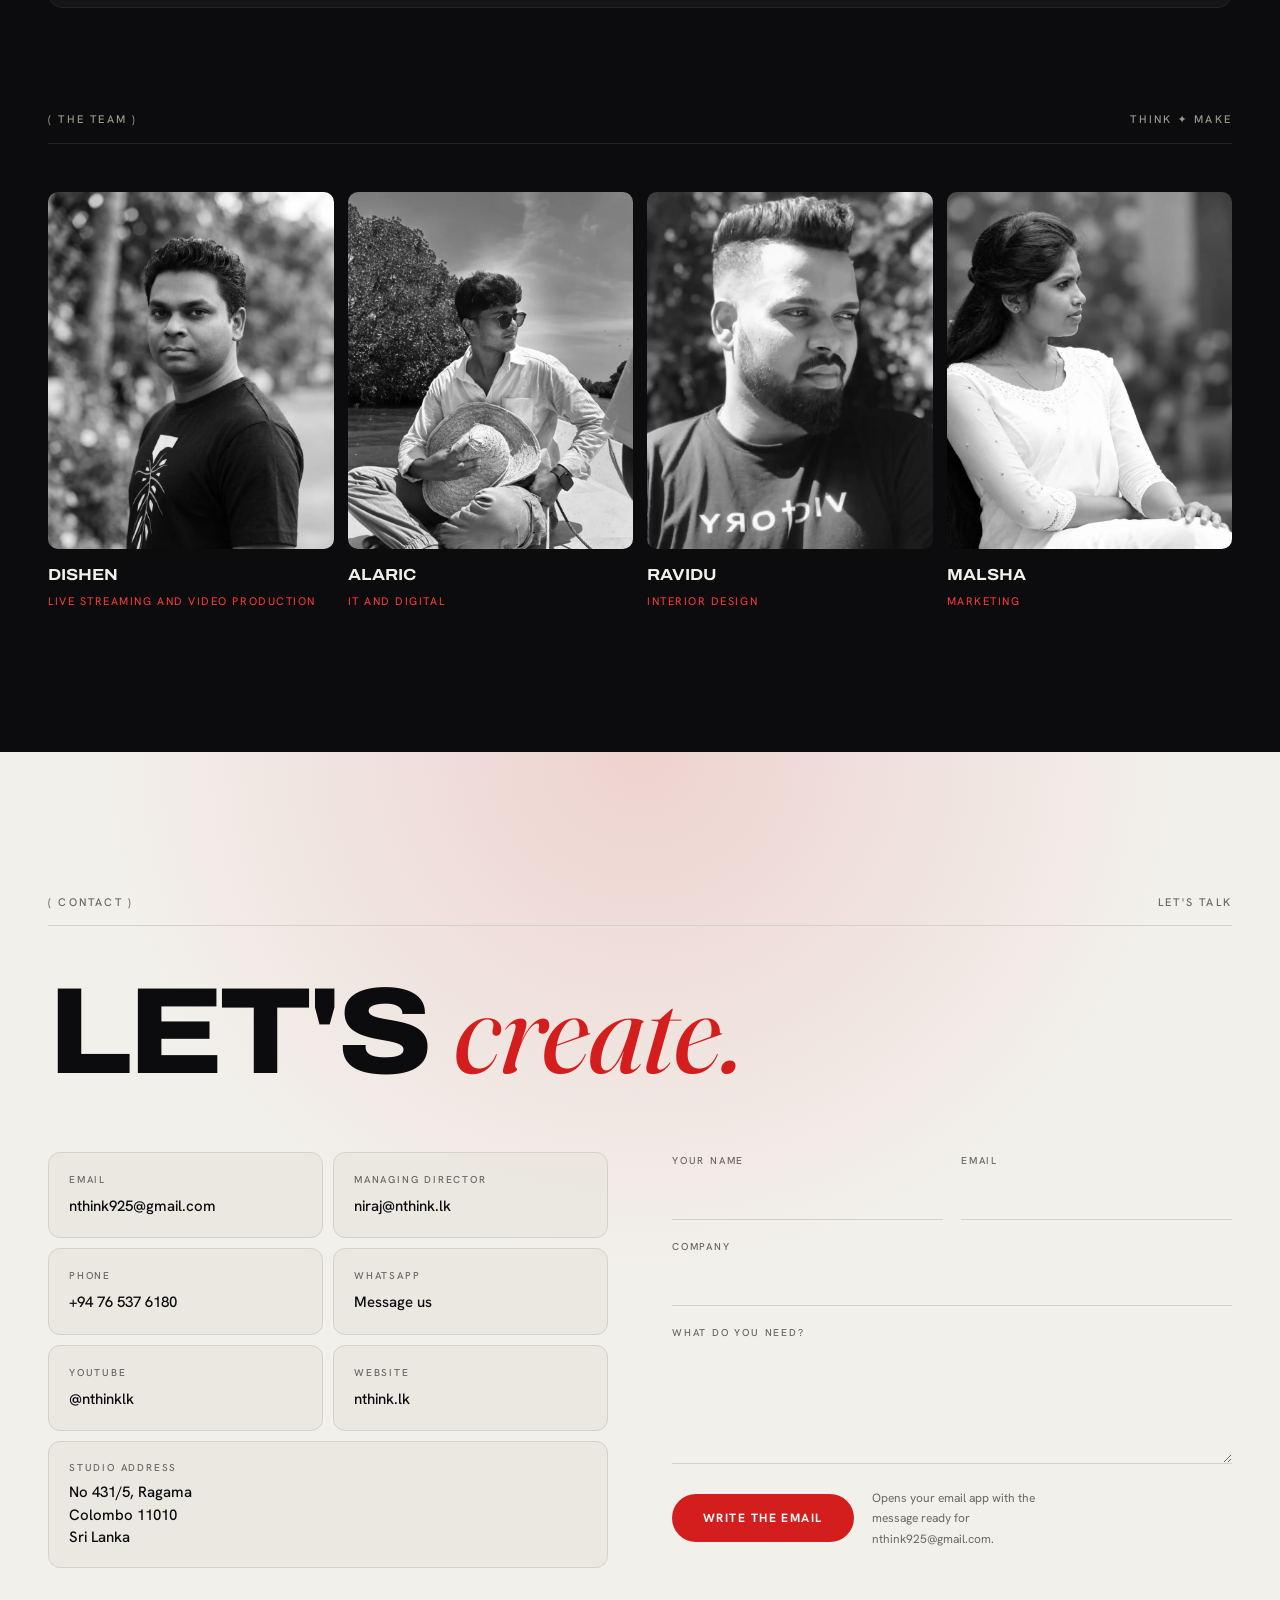
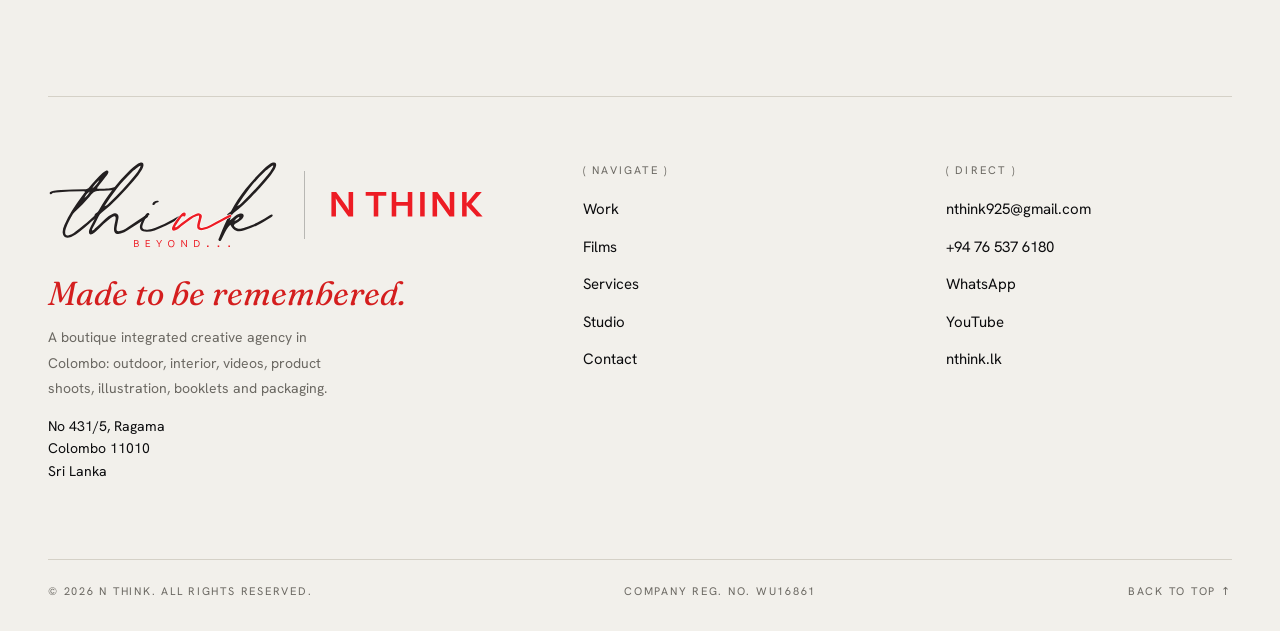
==== commit e01810cb: "textedit,0.1" ====
--- a/index.html
+++ b/index.html
@@ -188,7 +188,7 @@
             <div class="label-row"><span>( Leadership )</span><span>18+ years</span></div>
             <h3>Niraj Peiris</h3>
             <p class="leader-role">Managing Director ✦ Head of Creative</p>
-            <p>Over eighteen years in advertising across FMCG, telecommunications, banking, finance and social enterprise. Niraj pairs artistic instinct with strategic thinking, and leads concept development and creative direction for integrated campaigns across print, TV, radio, digital and outdoor.</p>
+            <p>Over eighteen years in advertising across FMCG, telecommunications, banking, finance and social enterprise. He pairs artistic instinct with strategic thinking, and leads concept development and creative direction for integrated campaigns across print, TV, radio, digital and outdoor.</p>
             <ul class="tags"><li>FMCG and telco</li><li>360° integrated</li><li>Strategic instinct</li></ul>
           </div>
         </article>
